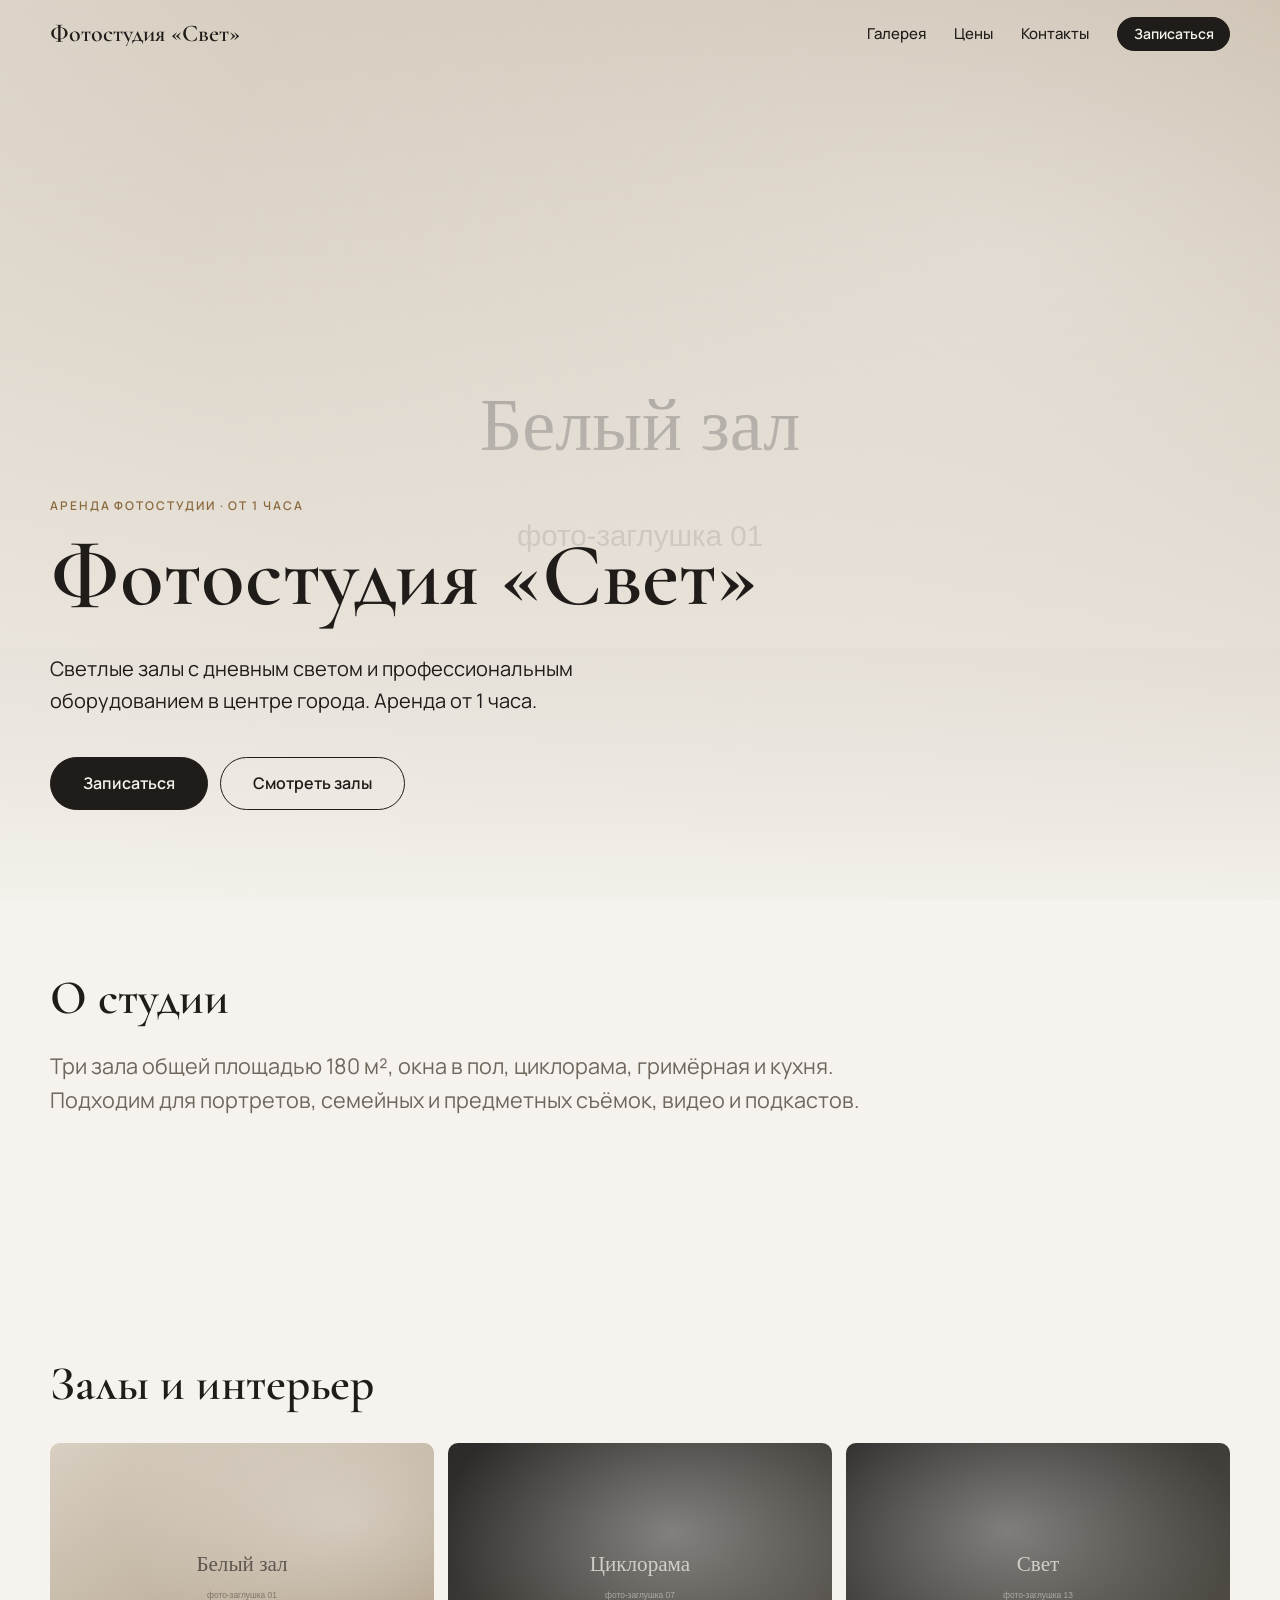
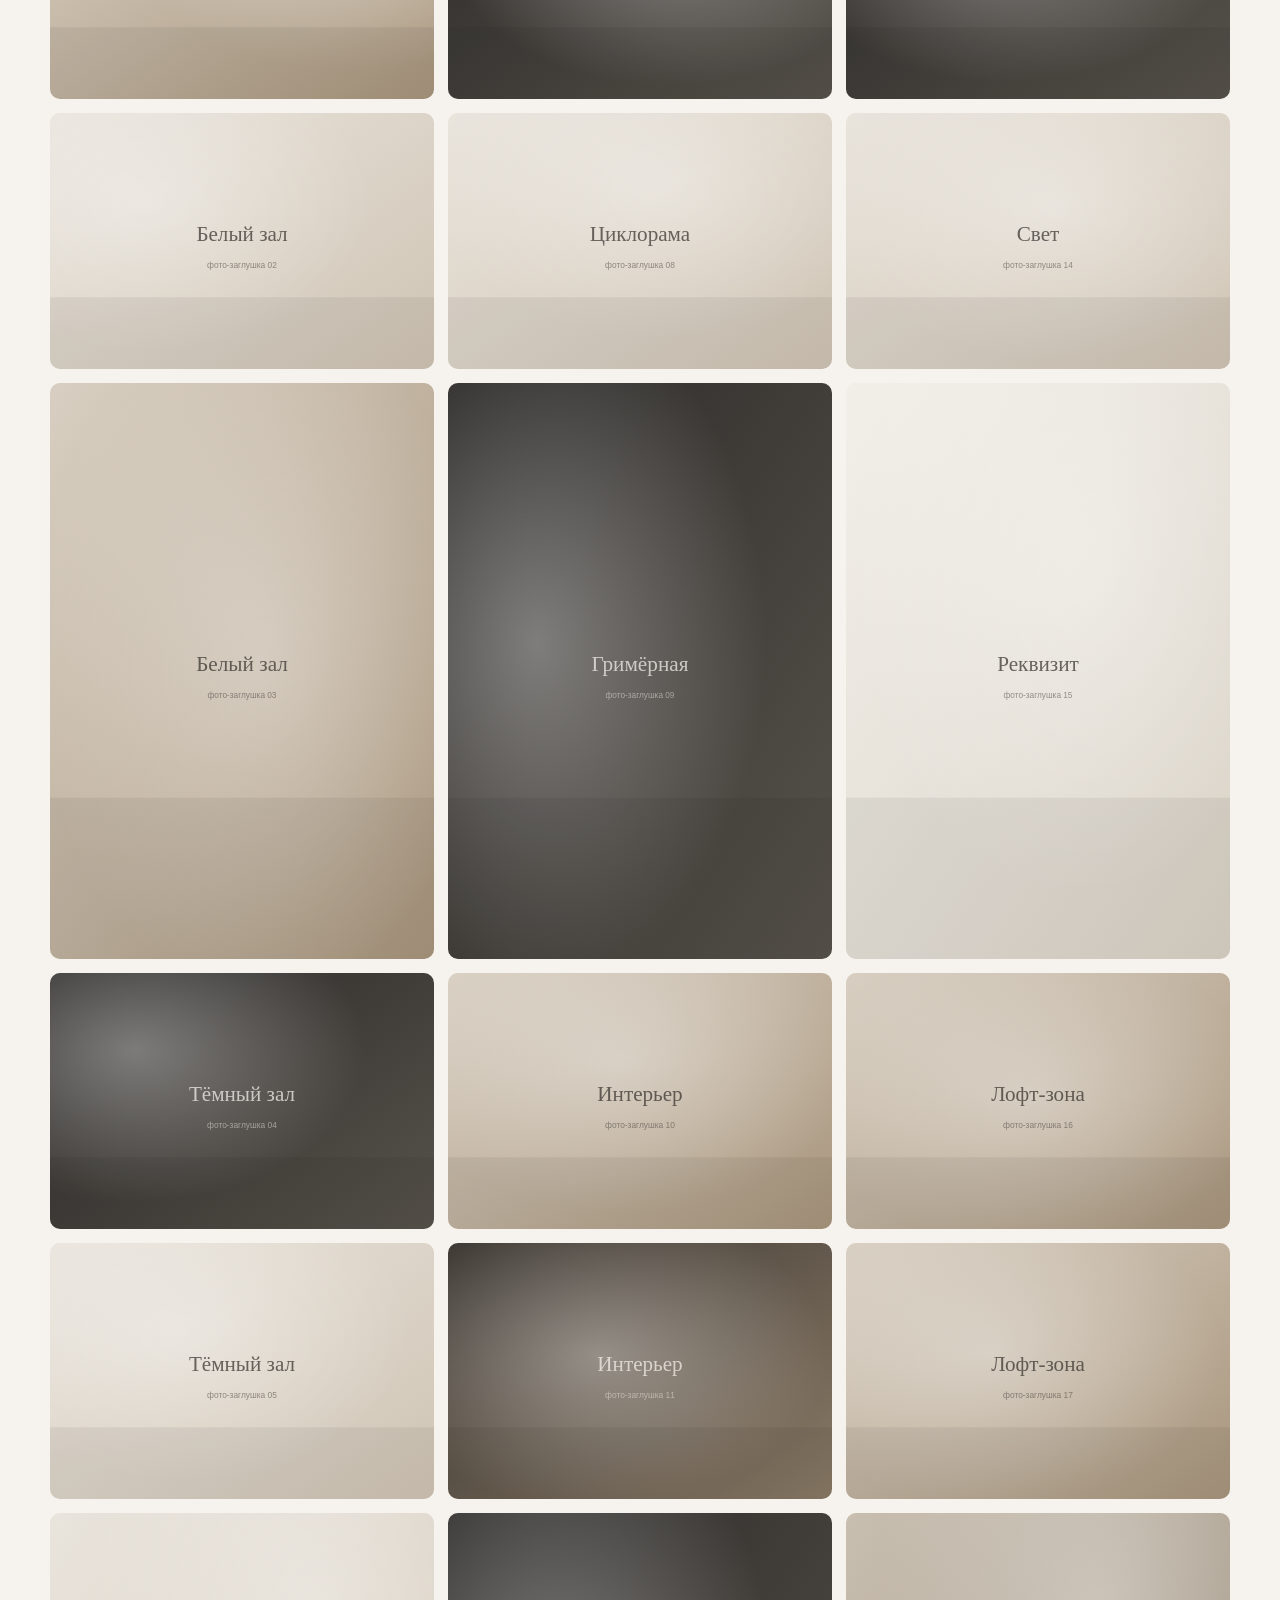
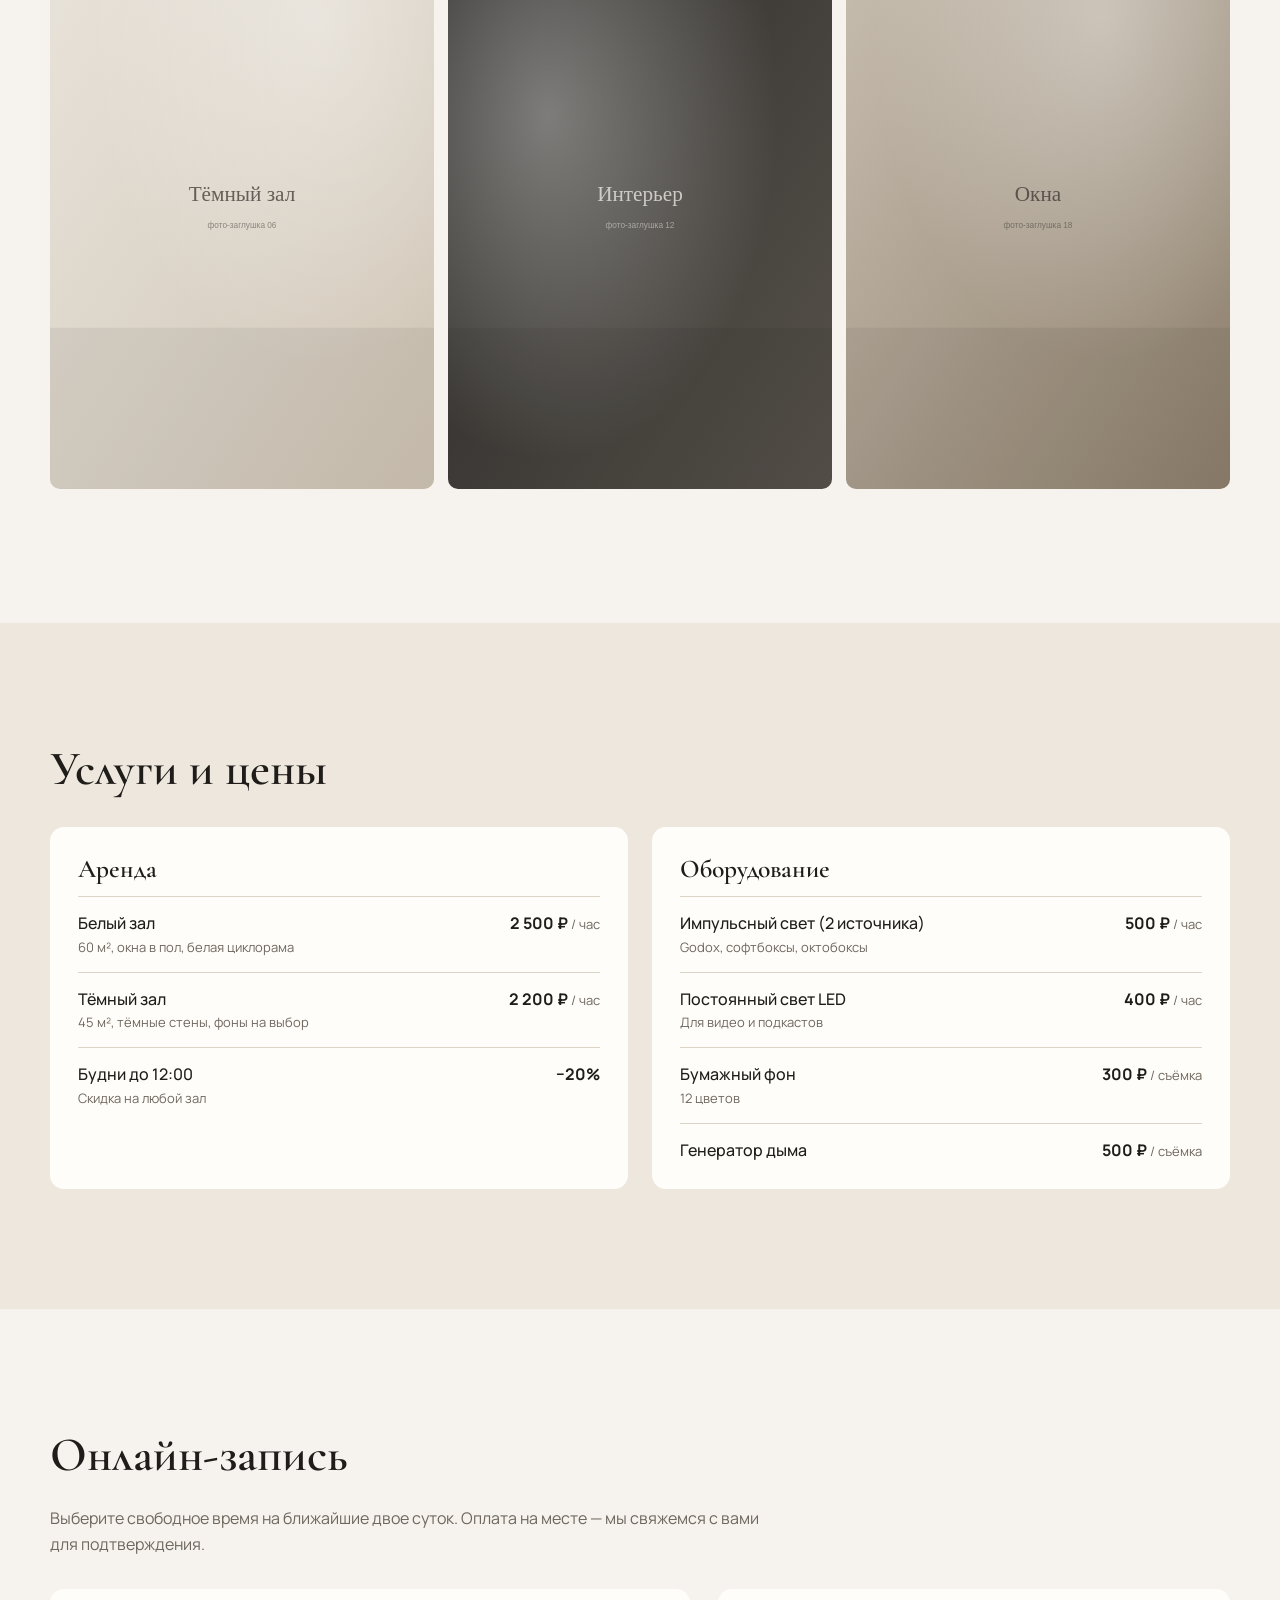
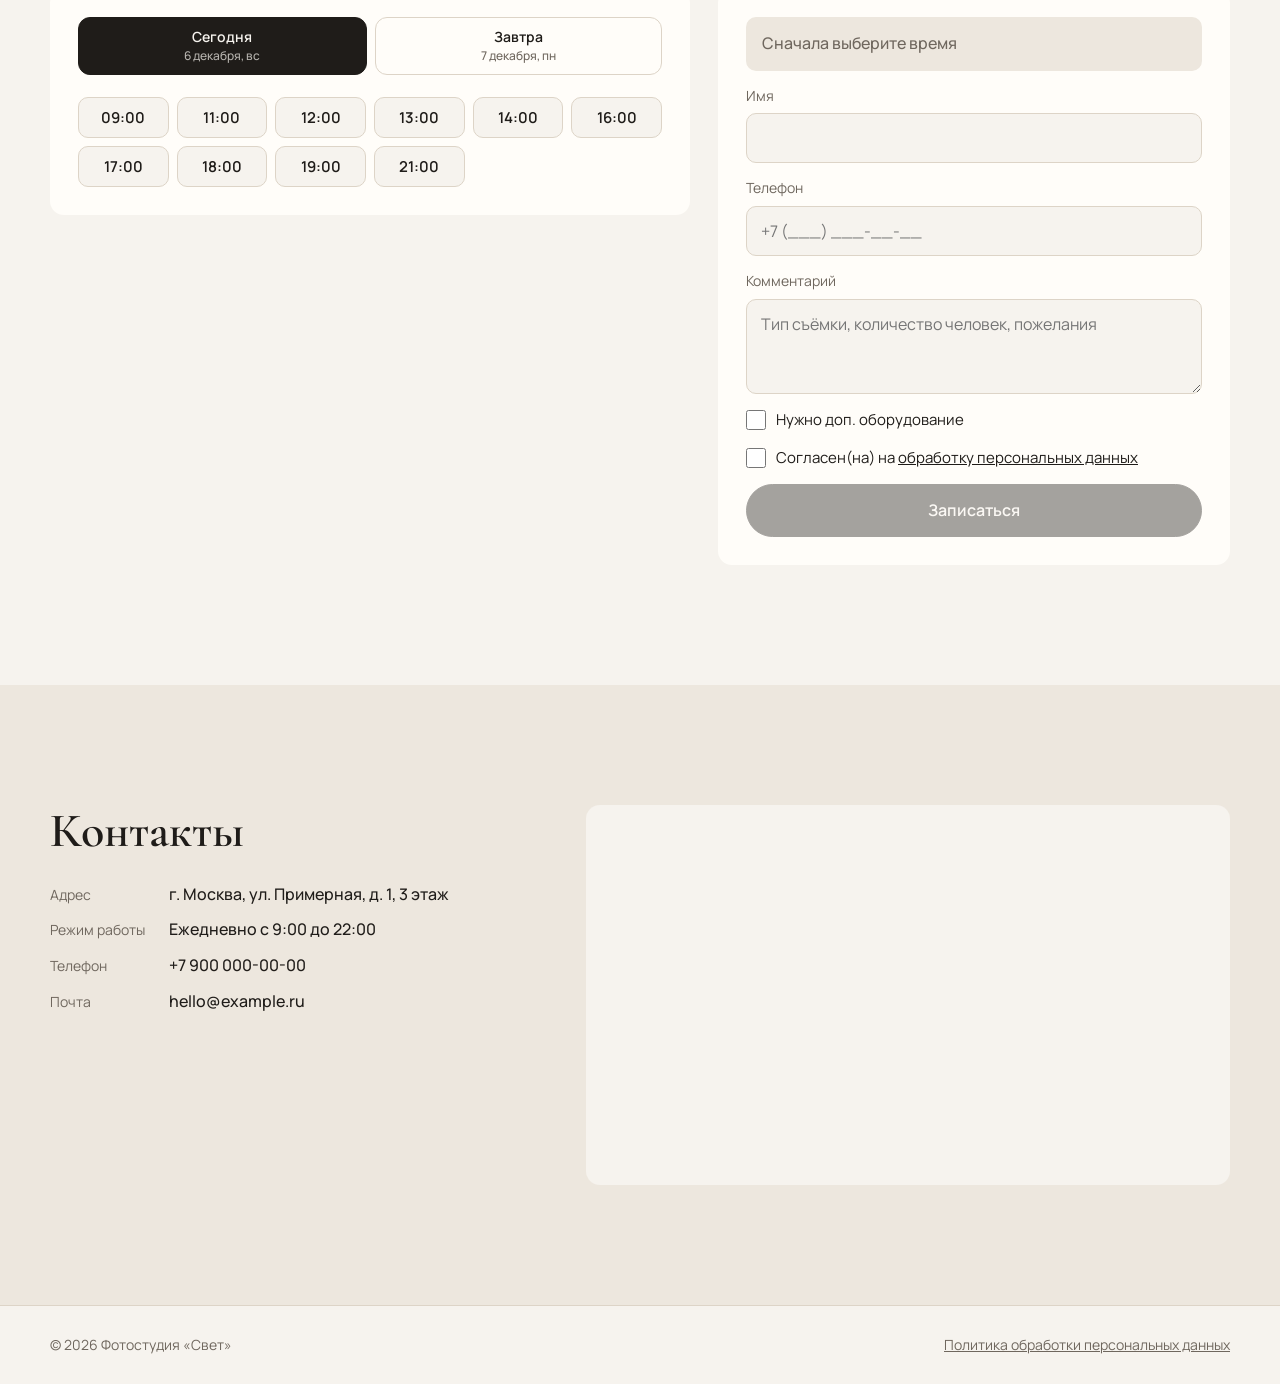
==== index.html @ 420d4716 "Сайт фотостудии с онлайн-записью" ====
<!doctype html>
<html lang="ru">
<head>
  <meta charset="utf-8">
  <meta name="viewport" content="width=device-width, initial-scale=1, viewport-fit=cover">
  <title data-text="seo_title">Фотостудия «Свет» — аренда фотостудии почасово</title>
  <meta name="description" data-attr-content="seo_description" content="Аренда фотостудии с дневным светом от 1 часа. Онлайн-запись, профессиональный свет, циклорама.">
  <meta name="theme-color" content="#f6f3ee">
  <link rel="canonical" href="https://example.ru/">
  <meta property="og:type" content="website">
  <meta property="og:title" content="Фотостудия «Свет»">
  <meta property="og:description" content="Аренда фотостудии от 1 часа. Онлайн-запись на ближайшие 2 дня.">
  <meta property="og:image" content="https://example.ru/img/photo-01.svg">
  <link rel="icon" href="img/favicon.svg" type="image/svg+xml">
  <link rel="preconnect" href="https://fonts.googleapis.com">
  <link rel="preconnect" href="https://fonts.gstatic.com" crossorigin>
  <link href="https://fonts.googleapis.com/css2?family=Cormorant+Garamond:wght@500;600&family=Manrope:wght@400;500;600;700&display=swap" rel="stylesheet">
  <link rel="stylesheet" href="css/style.css">
  <script type="application/ld+json">
  {
    "@context": "https://schema.org",
    "@type": "LocalBusiness",
    "name": "Фотостудия «Свет»",
    "description": "Аренда фотостудии почасово",
    "url": "https://example.ru/",
    "telephone": "+7 900 000-00-00",
    "address": { "@type": "PostalAddress", "streetAddress": "ул. Примерная, д. 1", "addressLocality": "Москва", "addressCountry": "RU" }
  }
  </script>
</head>
<body>

<header class="header" id="top">
  <div class="container header__inner">
    <a href="#top" class="logo" data-text="studio_name">Фотостудия «Свет»</a>
    <nav class="nav" id="nav" aria-label="Основное меню">
      <a href="#gallery">Галерея</a>
      <a href="#prices">Цены</a>
      <a href="#contacts">Контакты</a>
      <a href="#booking" class="btn btn--small">Записаться</a>
    </nav>
    <button class="burger" id="burger" aria-label="Открыть меню" aria-expanded="false" aria-controls="nav"><span></span><span></span></button>
  </div>
</header>

<main>
  <!-- ГЛАВНАЯ -->
  <section class="hero" id="hero">
    <div class="hero__bg" id="heroBg" style="background-image:url('img/photo-01.svg')"></div>
    <div class="container"><div class="hero__content">
      <p class="eyebrow">Аренда фотостудии · от 1 часа</p>
      <h1 data-text="hero_title">Фотостудия «Свет»</h1>
      <p class="hero__subtitle" data-text="hero_subtitle">Светлые залы с дневным светом и профессиональным оборудованием в центре города. Аренда от 1 часа.</p>
      <div class="hero__actions">
        <a href="#booking" class="btn btn--large">Записаться</a>
        <a href="#gallery" class="btn btn--ghost btn--large">Смотреть залы</a>
      </div>
    </div></div>
  </section>

  <!-- О СТУДИИ -->
  <section class="section about">
    <div class="container"><div class="about__inner">
      <h2 data-text="about_title">О студии</h2>
      <p data-text="about_text">Три зала общей площадью 180 м², окна в пол, циклорама, гримёрная и кухня. Подходим для портретов, семейных и предметных съёмок, видео и подкастов.</p></div>
    </div>
  </section>

  <!-- ГАЛЕРЕЯ -->
  <section class="section" id="gallery">
    <div class="container">
      <h2>Залы и интерьер</h2>
      <div class="gallery" id="galleryGrid"></div>
    </div>
  </section>

  <!-- УСЛУГИ И ЦЕНЫ -->
  <section class="section section--alt" id="prices">
    <div class="container">
      <h2>Услуги и цены</h2>
      <div class="prices" id="pricesWrap"></div>
    </div>
  </section>

  <!-- ОНЛАЙН-ЗАПИСЬ -->
  <section class="section" id="booking">
    <div class="container booking">
      <div class="booking__head">
        <h2>Онлайн-запись</h2>
        <p class="muted">Выберите свободное время на ближайшие двое суток. Оплата на месте — мы свяжемся с вами для подтверждения.</p>
      </div>

      <div class="booking__body" id="bookingBody">
        <div class="booking__pick">
          <div class="tabs" id="hallTabs" role="tablist" aria-label="Зал" hidden></div>
          <div class="tabs" id="dayTabs" role="tablist" aria-label="День"></div>
          <div class="slots" id="slots" aria-live="polite">
            <p class="muted">Загружаем свободное время…</p>
          </div>
          <div class="duration" id="durationWrap" hidden>
            <label for="duration">Длительность</label>
            <select id="duration"></select>
          </div>
        </div>

        <form class="form" id="bookingForm" novalidate>
          <div class="form__summary" id="summary">Сначала выберите время</div>

          <label class="field">
            <span>Имя</span>
            <input type="text" name="name" autocomplete="name" required minlength="2" maxlength="80">
          </label>
          <label class="field">
            <span>Телефон</span>
            <input type="tel" name="phone" autocomplete="tel" inputmode="tel" required placeholder="+7 (___) ___-__-__">
          </label>
          <label class="field">
            <span>Комментарий</span>
            <textarea name="comment" rows="3" maxlength="1000" placeholder="Тип съёмки, количество человек, пожелания"></textarea>
          </label>

          <label class="check">
            <input type="checkbox" name="equipment">
            <span>Нужно доп. оборудование</span>
          </label>
          <label class="check">
            <input type="checkbox" name="consent" required>
            <span>Согласен(на) на <a href="privacy.html" target="_blank">обработку персональных данных</a></span>
          </label>

          <!-- скрытое поле-ловушка для спам-ботов -->
          <input type="text" name="website" class="hp" tabindex="-1" autocomplete="off" aria-hidden="true">

          <p class="form__error" id="formError" role="alert" hidden></p>
          <button type="submit" class="btn btn--large btn--block" id="submitBtn" disabled>Записаться</button>
        </form>
      </div>

      <div class="booking__done" id="bookingDone" hidden>
        <div class="done__icon" aria-hidden="true">✓</div>
        <h3>Спасибо! Мы свяжемся с вами.</h3>
        <p class="muted" id="doneWhen"></p>
        <button class="btn btn--ghost" id="bookAgain" type="button">Записаться ещё</button>
      </div>
    </div>
  </section>

  <!-- КОНТАКТЫ -->
  <section class="section section--alt" id="contacts">
    <div class="container contacts">
      <div class="contacts__info">
        <h2>Контакты</h2>
        <dl class="contacts__list">
          <dt>Адрес</dt>
          <dd data-text="address">г. Москва, ул. Примерная, д. 1, 3 этаж</dd>
          <dt>Режим работы</dt>
          <dd data-text="hours_text">Ежедневно с 9:00 до 22:00</dd>
          <dt>Телефон</dt>
          <dd><a data-link="phone" href="tel:+79000000000">+7 900 000-00-00</a></dd>
          <dt data-show="email">Почта</dt>
          <dd data-show="email"><a data-link="email" href="mailto:hello@example.ru">hello@example.ru</a></dd>
        </dl>
        <div class="socials">
          <a data-link="whatsapp" href="#" target="_blank" rel="noopener" class="chip">WhatsApp</a>
          <a data-link="telegram" href="#" target="_blank" rel="noopener" class="chip">Telegram</a>
          <a data-link="max" href="#" target="_blank" rel="noopener" class="chip">MAX</a>
          <a data-link="vk" href="#" target="_blank" rel="noopener" class="chip">ВКонтакте</a>
          <a data-link="instagram" href="#" target="_blank" rel="noopener" class="chip">Instagram</a>
        </div>
      </div>
      <div class="map" id="map"></div>
    </div>
  </section>
</main>

<footer class="footer">
  <div class="container footer__inner">
    <span>© <span id="year"></span> <span data-text="studio_name">Фотостудия «Свет»</span></span>
    <a href="privacy.html">Политика обработки персональных данных</a>
  </div>
</footer>

<!-- Просмотр фото на весь экран -->
<div class="lightbox" id="lightbox" hidden role="dialog" aria-modal="true" aria-label="Просмотр фото">
  <button class="lightbox__close" id="lbClose" aria-label="Закрыть">×</button>
  <button class="lightbox__nav lightbox__prev" id="lbPrev" aria-label="Предыдущее фото">‹</button>
  <img id="lbImg" alt="">
  <button class="lightbox__nav lightbox__next" id="lbNext" aria-label="Следующее фото">›</button>
  <div class="lightbox__counter" id="lbCounter"></div>
</div>

<script src="js/config.js"></script>
<script src="js/content.js"></script>
<script src="js/app.js"></script>
</body>
</html>
---- css/style.css ----
:root {
  --bg: #f6f3ee;
  --bg-alt: #ede7de;
  --card: #fffdf9;
  --ink: #1f1c19;
  --muted: #6f675e;
  --line: #ddd4c7;
  --accent: #8a6a3f;
  --accent-ink: #fff;
  --radius: 14px;
  --serif: 'Cormorant Garamond', Georgia, 'Times New Roman', serif;
  --sans: 'Manrope', system-ui, -apple-system, 'Segoe UI', Roboto, sans-serif;
  --header-h: 68px;
}

*, *::before, *::after { box-sizing: border-box; }
html { scroll-behavior: smooth; scroll-padding-top: var(--header-h); -webkit-text-size-adjust: 100%; }
body { margin: 0; background: var(--bg); color: var(--ink); font: 16px/1.6 var(--sans); }
body.no-scroll { overflow: hidden; }
img { max-width: 100%; display: block; }
a { color: inherit; }
[hidden] { display: none !important; }
h1, h2, h3 { font-family: var(--serif); font-weight: 600; line-height: 1.1; margin: 0 0 .5em; }
h2 { font-size: clamp(2rem, 4.5vw, 3rem); }
h3 { font-size: 1.6rem; }
.muted { color: var(--muted); }
.container { width: min(1180px, 100% - 40px); margin-inline: auto; }

/* ───── кнопки ───── */
.btn {
  display: inline-flex; align-items: center; justify-content: center; gap: .5em;
  padding: .8em 1.5em; border: 1px solid var(--ink); border-radius: 999px;
  background: var(--ink); color: var(--bg); font: 600 15px/1.2 var(--sans);
  text-decoration: none; cursor: pointer; transition: background .2s, color .2s, opacity .2s, transform .1s;
}
.btn:hover { background: var(--accent); border-color: var(--accent); }
.btn:active { transform: translateY(1px); }
.btn:disabled { opacity: .4; cursor: not-allowed; background: var(--ink); border-color: var(--ink); }
.btn--small { padding: .55em 1.1em; font-size: 14px; }
.btn--large { padding: 1em 2em; font-size: 16px; }
.btn--block { width: 100%; }
.btn--ghost { background: transparent; color: var(--ink); }
.btn--ghost:hover { background: var(--ink); color: var(--bg); border-color: var(--ink); }

/* ───── шапка ───── */
.header {
  position: fixed; inset: 0 0 auto; z-index: 50; height: var(--header-h);
  transition: background .25s, box-shadow .25s;
}
.scrolled .header { background: rgba(246, 243, 238, .92); backdrop-filter: blur(10px); box-shadow: 0 1px 0 var(--line); }
.header__inner { height: 100%; display: flex; align-items: center; justify-content: space-between; gap: 20px; }
.logo { font: 600 1.5rem/1 var(--serif); text-decoration: none; white-space: nowrap; overflow: hidden; text-overflow: ellipsis; }
.nav { display: flex; align-items: center; gap: 28px; }
.nav a:not(.btn) { text-decoration: none; font-weight: 500; font-size: 15px; }
.nav a:not(.btn):hover { color: var(--accent); }
.burger { display: none; width: 44px; height: 44px; border: 0; background: none; cursor: pointer; position: relative; }
.burger span { position: absolute; left: 11px; right: 11px; height: 2px; background: var(--ink); transition: transform .2s; }
.burger span:first-child { top: 17px; }
.burger span:last-child { top: 25px; }
.burger[aria-expanded="true"] span:first-child { transform: translateY(4px) rotate(45deg); }
.burger[aria-expanded="true"] span:last-child { transform: translateY(-4px) rotate(-45deg); }

/* ───── первый экран ───── */
.hero { position: relative; min-height: min(100svh, 920px); display: flex; align-items: flex-end; padding: calc(var(--header-h) + 40px) 0 clamp(48px, 10vh, 110px); overflow: hidden; }
.hero__bg { position: absolute; inset: 0; background: center/cover no-repeat; }
.hero__bg::after { content: ''; position: absolute; inset: 0; background: linear-gradient(180deg, rgba(246,243,238,.15) 0%, rgba(246,243,238,.55) 45%, rgba(246,243,238,.96) 100%); }
.hero > .container { position: relative; }
.hero__content { max-width: 780px; }
.hero h1 { font-size: clamp(2.8rem, 8vw, 5.6rem); margin-bottom: .3em; }
.hero__subtitle { font-size: clamp(1.05rem, 2vw, 1.25rem); max-width: 600px; margin: 0 0 2em; }
.hero__actions { display: flex; gap: 12px; flex-wrap: wrap; }
.eyebrow { text-transform: uppercase; letter-spacing: .16em; font-size: 12px; font-weight: 600; color: var(--accent); margin: 0 0 1em; }

/* ───── секции ───── */
.section { padding: clamp(64px, 10vw, 120px) 0; }
.section--alt { background: var(--bg-alt); }
.about { padding-top: clamp(40px, 6vw, 72px); }
.about__inner { max-width: 820px; }
.about p { font-size: clamp(1.1rem, 2vw, 1.35rem); color: var(--muted); margin: 0; }

/* ───── галерея ───── */
.gallery { columns: 3 280px; column-gap: 14px; margin-top: 32px; }
.gallery__item {
  display: block; width: 100%; padding: 0; margin: 0 0 14px; border: 0; border-radius: 10px; overflow: hidden;
  background: var(--bg-alt); cursor: zoom-in; break-inside: avoid;
}
.gallery__item img { width: 100%; height: auto; transition: transform .5s ease, opacity .3s; }
.gallery__item:hover img { transform: scale(1.03); }
.gallery__item:focus-visible { outline: 3px solid var(--accent); outline-offset: 2px; }

/* ───── лайтбокс ───── */
.lightbox { position: fixed; inset: 0; z-index: 100; background: rgba(18, 16, 14, .96); display: flex; align-items: center; justify-content: center; }
.lightbox img { max-width: calc(100vw - 32px); max-height: calc(100svh - 100px); object-fit: contain; user-select: none; }
.lightbox button { position: absolute; border: 0; background: rgba(255,255,255,.08); color: #fff; cursor: pointer; border-radius: 50%; width: 52px; height: 52px; font-size: 32px; line-height: 1; transition: background .2s; }
.lightbox button:hover { background: rgba(255,255,255,.2); }
.lightbox__close { top: 16px; right: 16px; }
.lightbox__prev { left: 16px; top: 50%; transform: translateY(-50%); }
.lightbox__next { right: 16px; top: 50%; transform: translateY(-50%); }
.lightbox__counter { position: absolute; bottom: 20px; left: 0; right: 0; text-align: center; color: rgba(255,255,255,.6); font-size: 14px; }

/* ───── цены ───── */
.prices { display: grid; grid-template-columns: repeat(auto-fit, minmax(320px, 1fr)); gap: 24px; margin-top: 32px; }
.prices__group { background: var(--card); border-radius: var(--radius); padding: 28px 28px 12px; }
.price-list { list-style: none; margin: 0; padding: 0; }
.price-list li { display: flex; justify-content: space-between; align-items: baseline; gap: 16px; padding: 14px 0; border-top: 1px solid var(--line); }
.price-list small { display: block; color: var(--muted); font-size: 13px; font-weight: 400; }
.price-list__name { font-weight: 500; }
.price-list__price { font-weight: 700; white-space: nowrap; text-align: right; }
.price-list__price small { display: inline; }

/* ───── запись ───── */
.booking__head { max-width: 720px; margin-bottom: 32px; }
.booking__body { display: grid; grid-template-columns: 1.25fr 1fr; gap: 28px; align-items: start; }
.booking__pick, .form { background: var(--card); border-radius: var(--radius); padding: 28px; }
.tabs { display: flex; gap: 8px; overflow-x: auto; padding-bottom: 4px; margin-bottom: 18px; scrollbar-width: none; }
.tabs::-webkit-scrollbar { display: none; }
.tab {
  flex: 1 0 auto; min-width: 120px; padding: 10px 14px; border: 1px solid var(--line); border-radius: 12px;
  background: transparent; color: var(--ink); font: 500 14px/1.3 var(--sans); cursor: pointer; text-align: center;
}
.tab b { display: block; font-weight: 600; }
.tab small { color: var(--muted); font-size: 12px; }
.tab:hover { border-color: var(--ink); }
.tab--active { background: var(--ink); border-color: var(--ink); color: var(--bg); }
.tab--active small { color: rgba(246,243,238,.7); }
#hallTabs .tab { min-width: 0; }
.slots { display: grid; grid-template-columns: repeat(auto-fill, minmax(84px, 1fr)); gap: 8px; min-height: 52px; }
.slots p { grid-column: 1 / -1; margin: 0; }
.slot {
  padding: 12px 0; border: 1px solid var(--line); border-radius: 10px; background: var(--bg);
  font: 600 15px/1 var(--sans); color: var(--ink); cursor: pointer; transition: border-color .15s, background .15s;
}
.slot:hover { border-color: var(--accent); }
.slot--active { background: var(--accent); border-color: var(--accent); color: var(--accent-ink); }
.duration { margin-top: 20px; display: grid; gap: 6px; }
.duration label { font-size: 14px; color: var(--muted); }

select, input[type="text"], input[type="tel"], textarea {
  width: 100%; padding: 13px 14px; border: 1px solid var(--line); border-radius: 10px; background: var(--bg);
  font: 16px/1.4 var(--sans); color: var(--ink); transition: border-color .15s, box-shadow .15s;
}
select:focus, input:focus, textarea:focus { outline: none; border-color: var(--accent); box-shadow: 0 0 0 3px rgba(138,106,63,.15); }
textarea { resize: vertical; }

.form { display: grid; gap: 14px; position: sticky; top: calc(var(--header-h) + 16px); }
.form__summary { padding: 14px 16px; border-radius: 10px; background: var(--bg-alt); color: var(--muted); font-weight: 500; }
.form__summary--ready { background: rgba(138,106,63,.12); color: var(--ink); }
.form__summary--ready::before { content: '🗓  '; }
.field { display: grid; gap: 6px; }
.field span { font-size: 14px; color: var(--muted); }
.check { display: flex; gap: 10px; align-items: flex-start; font-size: 15px; cursor: pointer; }
.check input { width: 20px; height: 20px; margin: 2px 0 0; accent-color: var(--accent); flex: none; }
.form__error { margin: 0; padding: 10px 14px; border-radius: 10px; background: #fbe9e6; color: #9b2c1c; font-size: 14px; }
.hp { position: absolute; left: -9999px; width: 1px; height: 1px; opacity: 0; }

.booking__done { max-width: 560px; margin: 0 auto; text-align: center; background: var(--card); border-radius: var(--radius); padding: 48px 28px; }
.done__icon { width: 64px; height: 64px; margin: 0 auto 18px; border-radius: 50%; background: var(--accent); color: #fff; font-size: 30px; display: grid; place-items: center; }
.booking__done h3 { font-size: 2rem; }

/* ───── контакты ───── */
.contacts { display: grid; grid-template-columns: 1fr 1.3fr; gap: 40px; align-items: stretch; }
.contacts__list { display: grid; grid-template-columns: auto 1fr; gap: 10px 24px; margin: 24px 0 28px; }
.contacts__list dt { color: var(--muted); font-size: 14px; padding-top: 2px; }
.contacts__list dd { margin: 0; font-weight: 500; }
.contacts__list a { text-decoration: none; }
.contacts__list a:hover { color: var(--accent); }
.socials { display: flex; flex-wrap: wrap; gap: 8px; }
.chip { padding: 9px 16px; border: 1px solid var(--line); border-radius: 999px; text-decoration: none; font-size: 14px; font-weight: 500; background: var(--card); }
.chip:hover { border-color: var(--ink); }
.map { min-height: 380px; border-radius: var(--radius); overflow: hidden; background: var(--bg); }
.map iframe { width: 100%; height: 100%; min-height: 380px; border: 0; display: block; }

/* ───── подвал ───── */
.footer { padding: 28px 0; border-top: 1px solid var(--line); font-size: 14px; color: var(--muted); }
.footer__inner { display: flex; justify-content: space-between; gap: 16px; flex-wrap: wrap; }

/* ───── страница политики ───── */
.doc { padding: calc(var(--header-h) + 40px) 0 80px; }
.doc .container { max-width: 820px; }
.doc h1 { font-size: clamp(2.2rem, 5vw, 3.2rem); }
.doc h2 { font-size: 1.6rem; margin-top: 1.6em; }
.doc mark { background: #f6e3b8; padding: 0 3px; border-radius: 3px; }

/* ───── адаптив ───── */
@media (max-width: 900px) {
  .booking__body, .contacts { grid-template-columns: 1fr; }
  .form { position: static; }
}
@media (max-width: 760px) {
  :root { --header-h: 60px; }
  .burger { display: block; }
  .header { background: rgba(246, 243, 238, .92); backdrop-filter: blur(10px); }
  .nav {
    position: fixed; top: var(--header-h); left: 0; right: 0; flex-direction: column; align-items: stretch; gap: 0;
    background: var(--bg); padding: 8px 20px 20px; box-shadow: 0 12px 24px rgba(0,0,0,.08);
    transform: translateY(-8px); opacity: 0; pointer-events: none; transition: opacity .2s, transform .2s;
  }
  .nav--open { transform: none; opacity: 1; pointer-events: auto; }
  .nav a:not(.btn) { padding: 14px 0; border-bottom: 1px solid var(--line); font-size: 17px; }
  .nav .btn { margin-top: 16px; padding: 14px; font-size: 16px; }
  .hero__actions .btn { flex: 1 1 100%; }
  .booking__pick, .form, .prices__group { padding: 20px; }
  .prices { grid-template-columns: 1fr; }
  .gallery { columns: 2 140px; column-gap: 8px; }
  .gallery__item { margin-bottom: 8px; }
  .lightbox__nav { display: none; }
  .contacts__list { grid-template-columns: 1fr; gap: 2px; }
  .contacts__list dd { margin-bottom: 10px; }
}

@media (prefers-reduced-motion: reduce) {
  html { scroll-behavior: auto; }
  * { transition: none !important; }
}
.chip[href="#"] { display: none; }
.closed-note { grid-column: 1 / -1; display: grid; gap: 6px; padding: 18px 20px; border-radius: 12px; background: rgba(138,106,63,.1); }
.closed-note b { font-size: 17px; }
.closed-note span { color: var(--muted); }
.tabs:empty { display: none; }
.booking__body--closed { grid-template-columns: 1fr; max-width: 720px; }
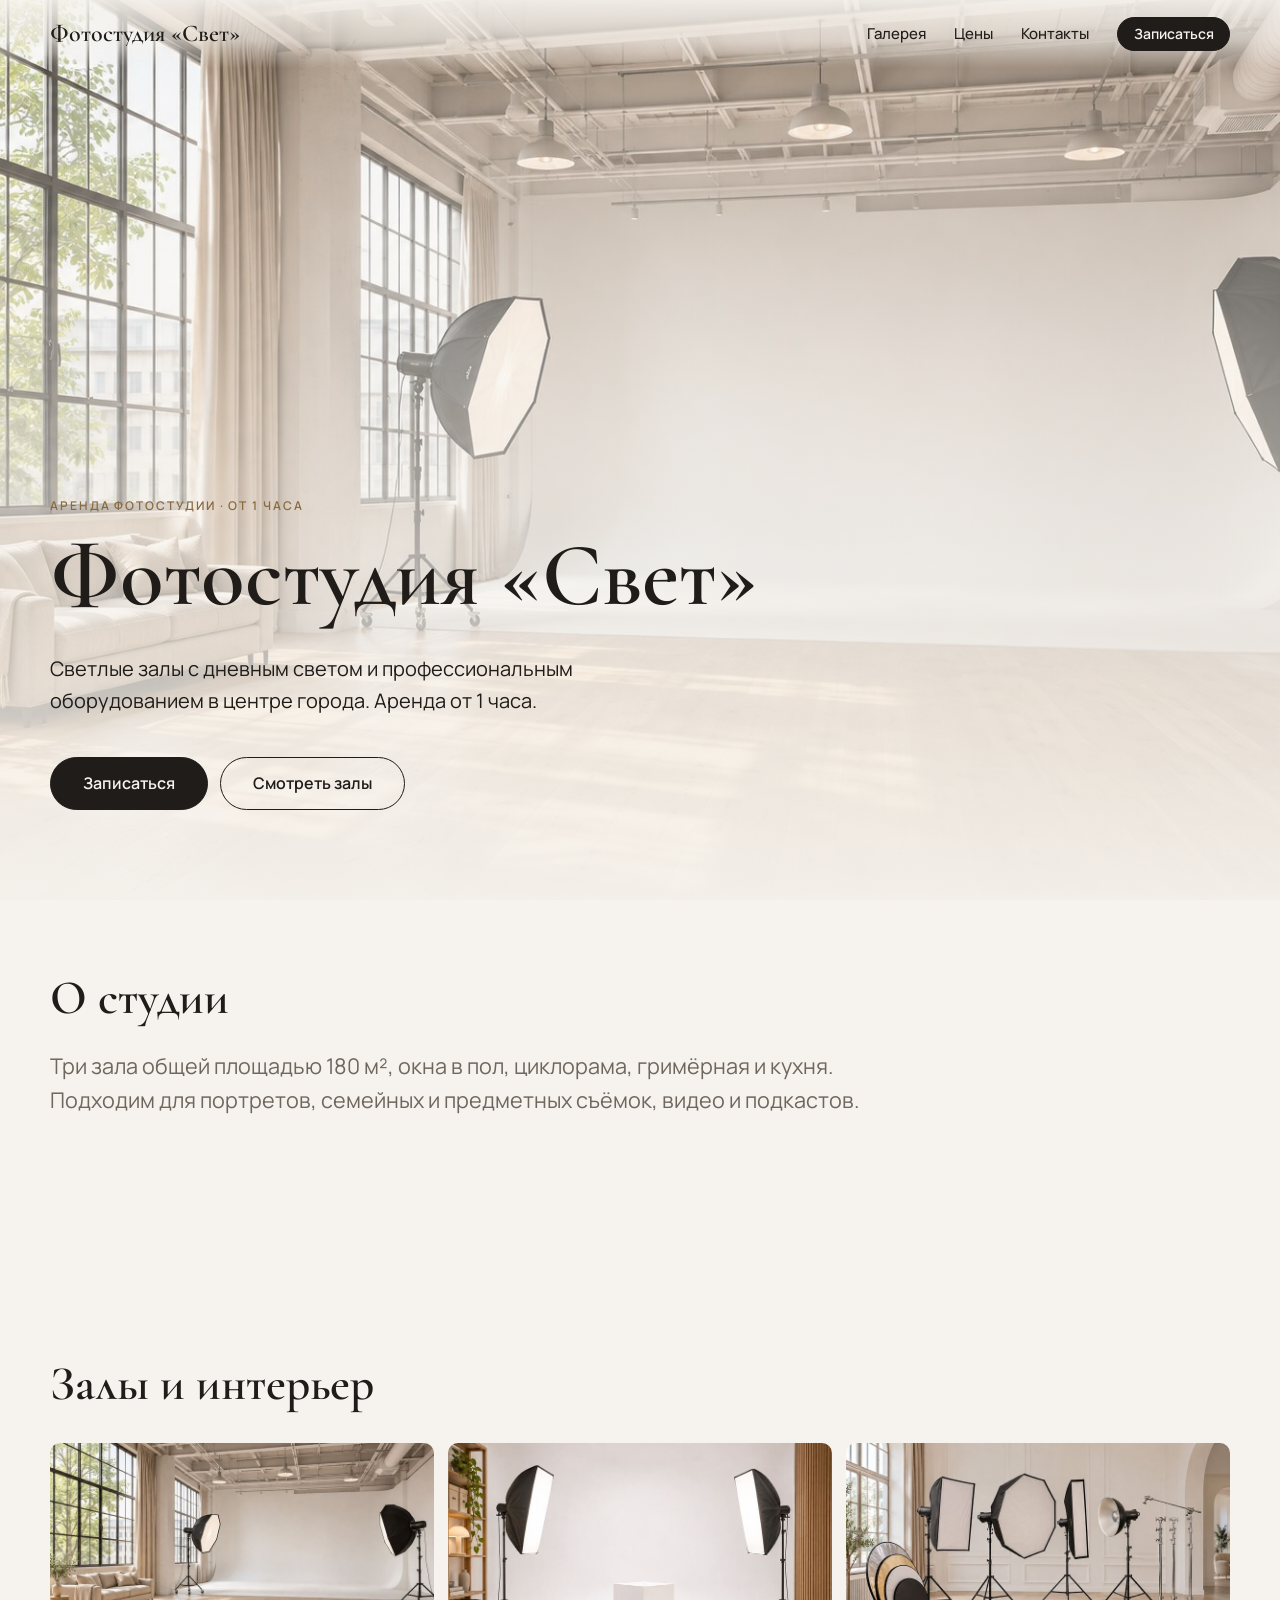
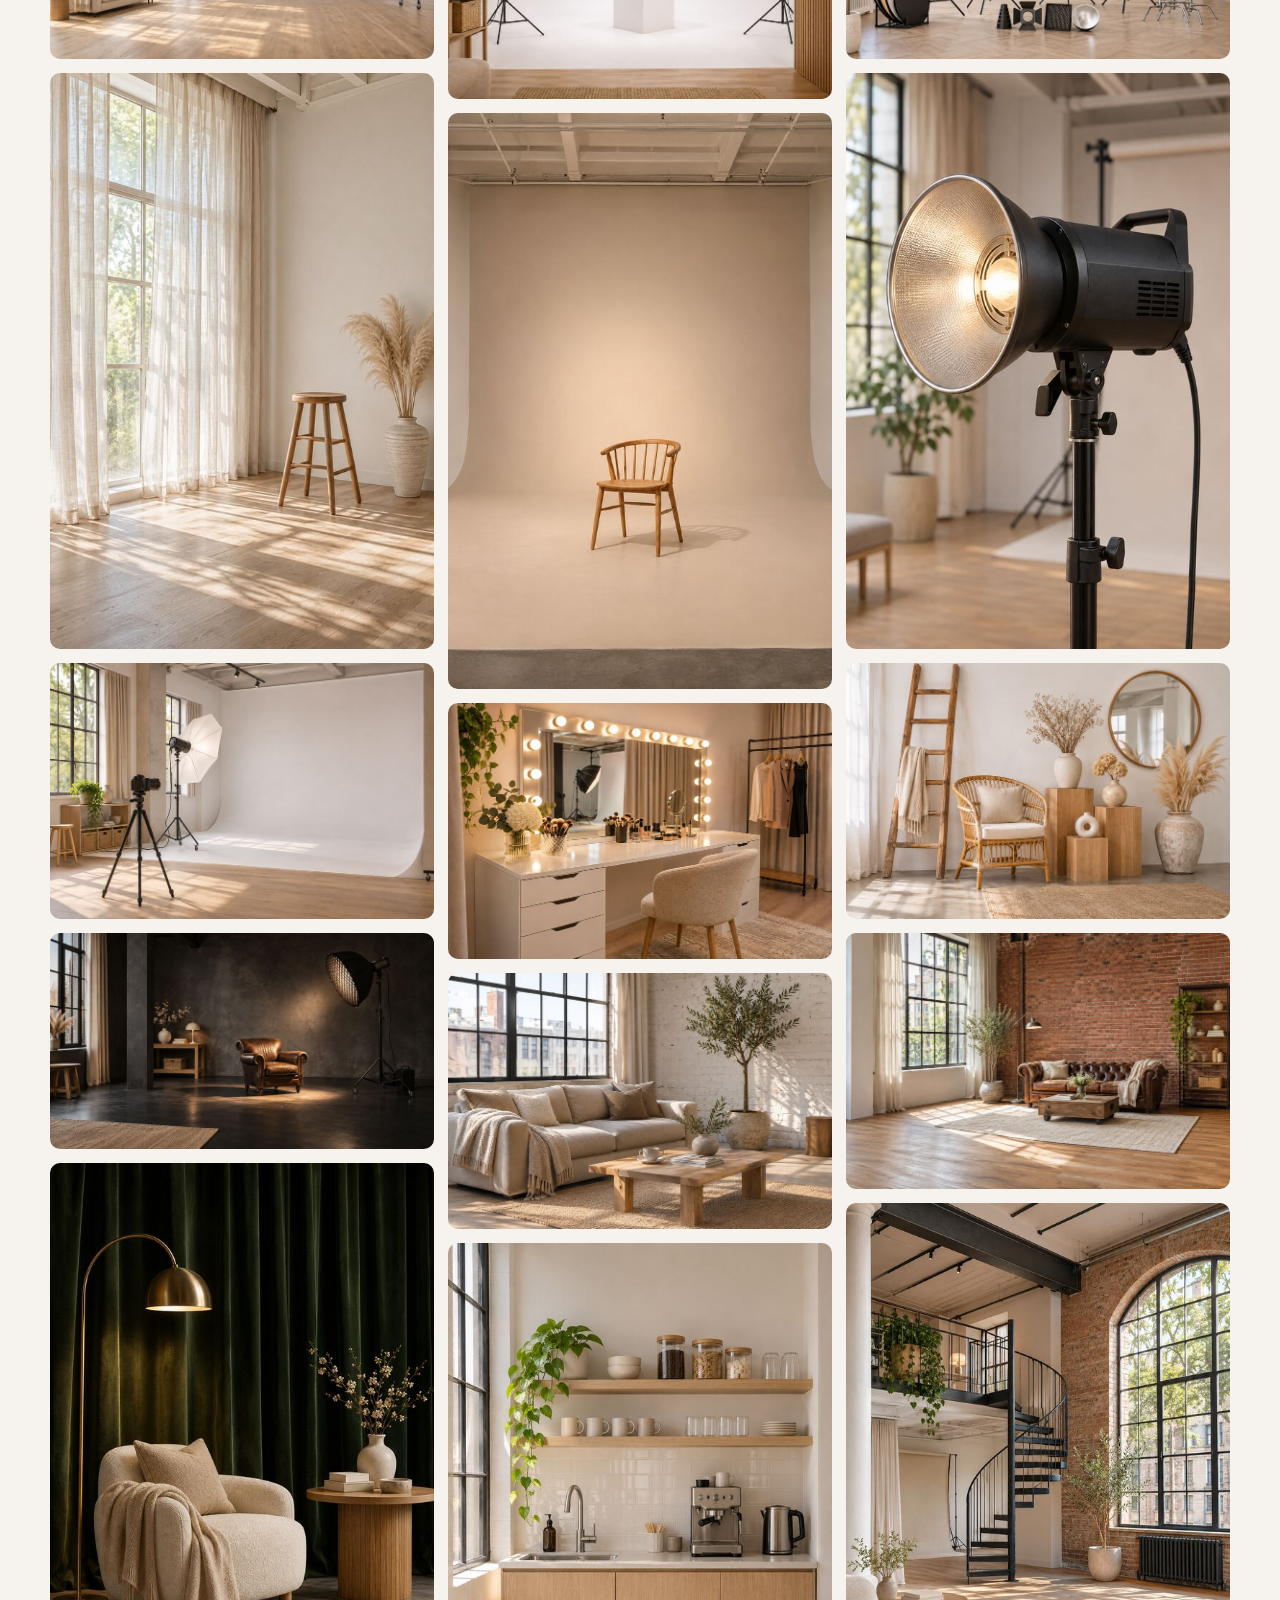
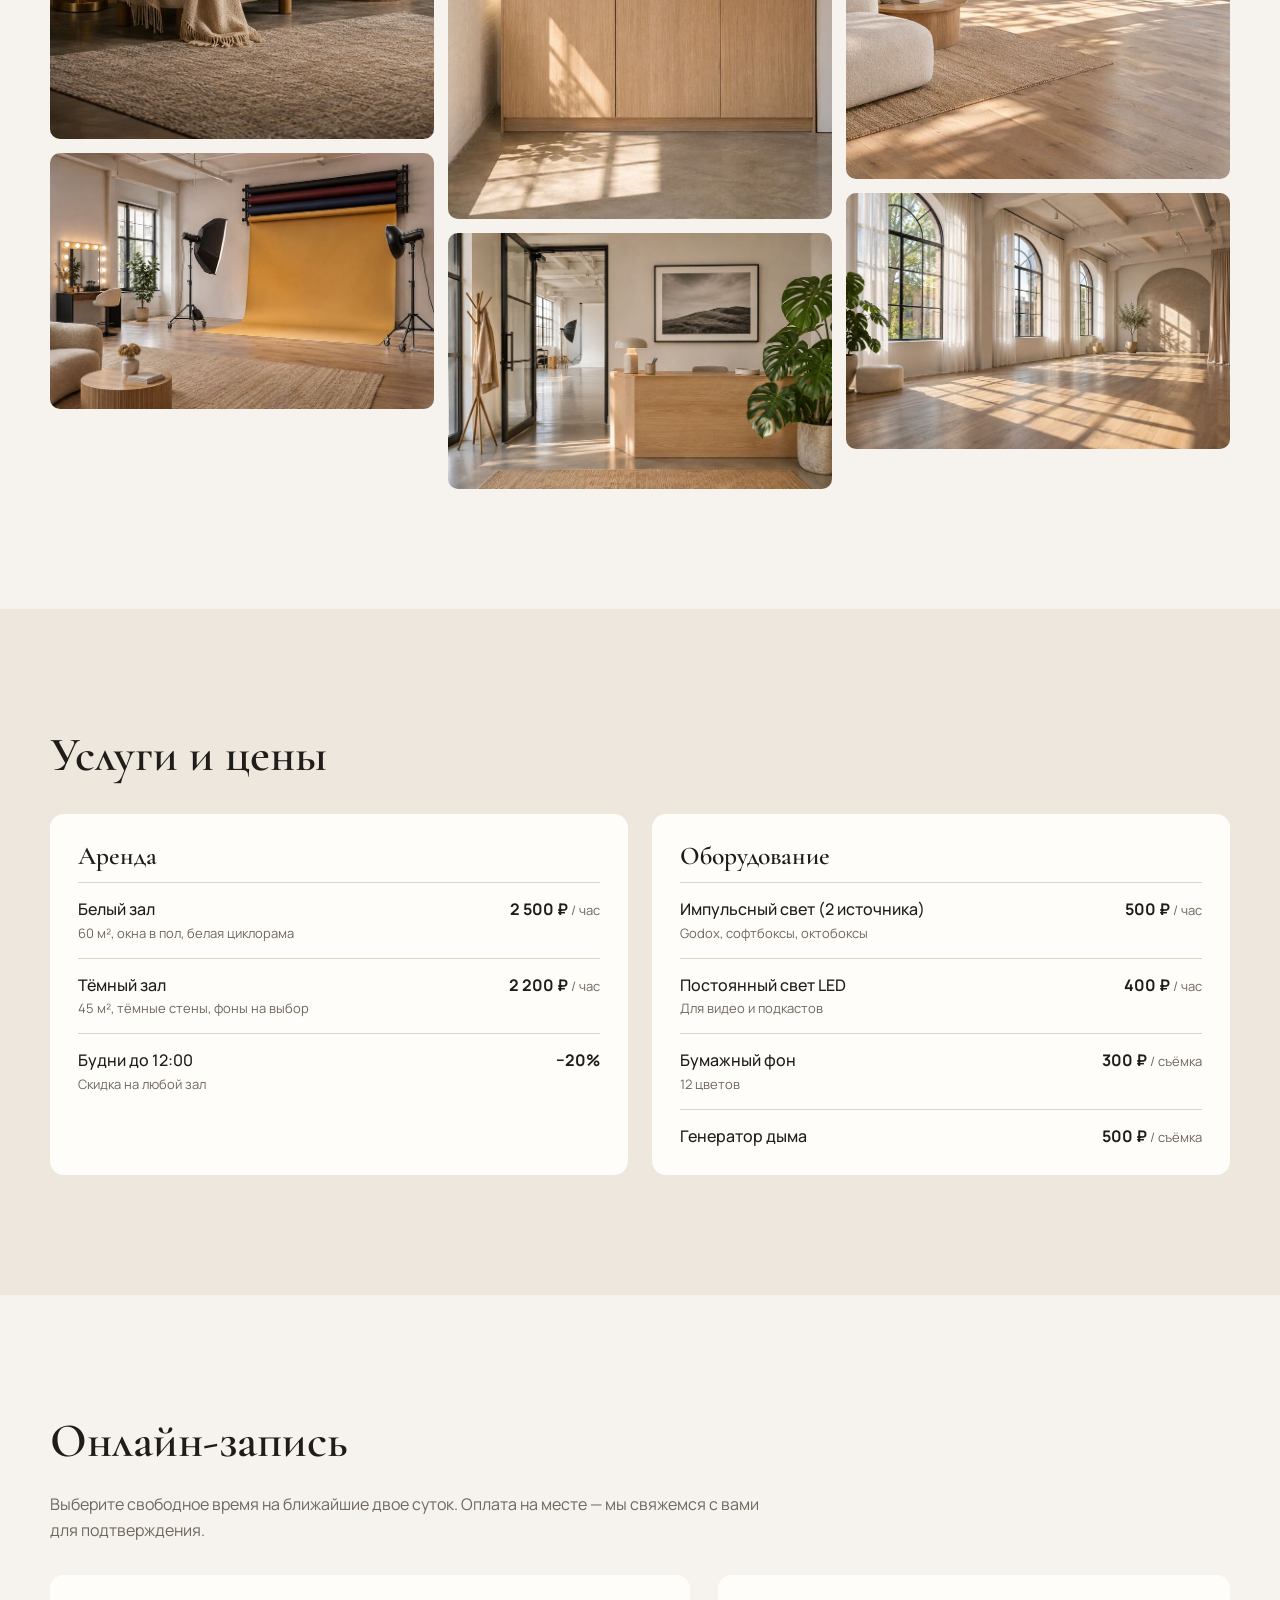
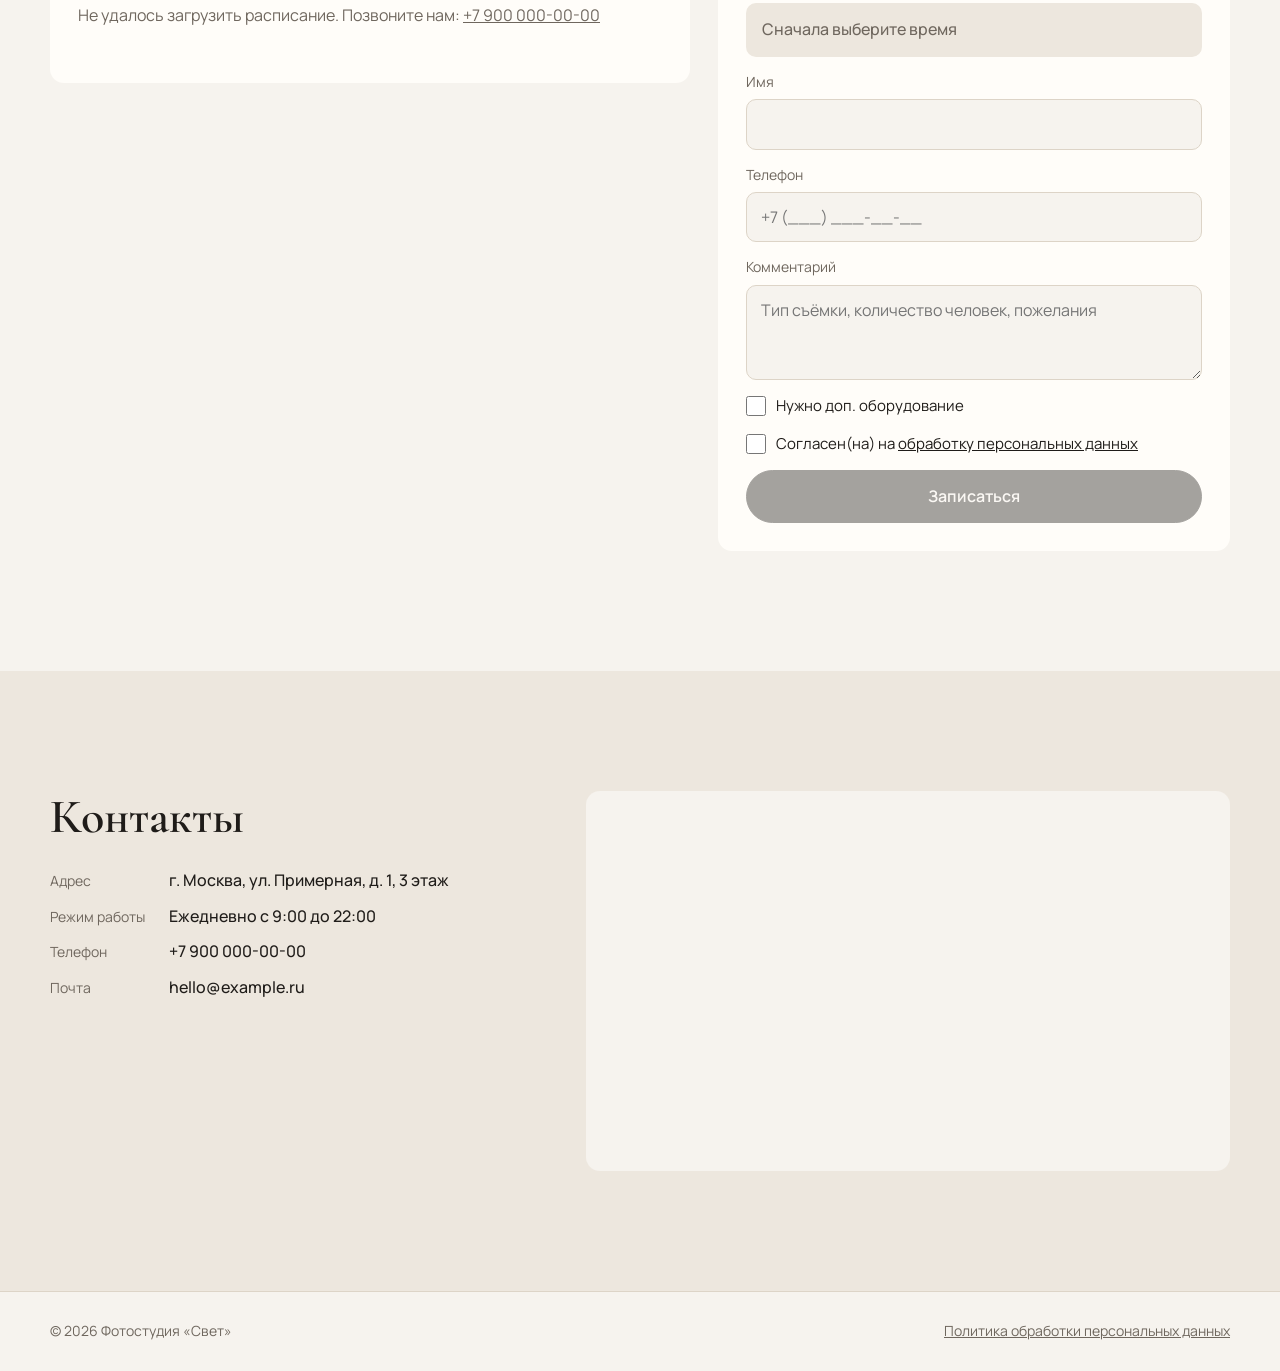
==== commit 84773823: "Фото студии вместо заглушек, подложка под шапкой" ====
--- a/index.html
+++ b/index.html
@@ -10,7 +10,7 @@
   <meta property="og:type" content="website">
   <meta property="og:title" content="Фотостудия «Свет»">
   <meta property="og:description" content="Аренда фотостудии от 1 часа. Онлайн-запись на ближайшие 2 дня.">
-  <meta property="og:image" content="https://example.ru/img/photo-01.svg">
+  <meta property="og:image" content="https://renovatedatol.github.io/studio-svet/img/photos/01.jpg">
   <link rel="icon" href="img/favicon.svg" type="image/svg+xml">
   <link rel="preconnect" href="https://fonts.googleapis.com">
   <link rel="preconnect" href="https://fonts.gstatic.com" crossorigin>
@@ -46,7 +46,7 @@
 <main>
   <!-- ГЛАВНАЯ -->
   <section class="hero" id="hero">
-    <div class="hero__bg" id="heroBg" style="background-image:url('img/photo-01.svg')"></div>
+    <div class="hero__bg" id="heroBg" style="background-image:url('img/photos/01.jpg')"></div>
     <div class="container"><div class="hero__content">
       <p class="eyebrow">Аренда фотостудии · от 1 часа</p>
       <h1 data-text="hero_title">Фотостудия «Свет»</h1>
--- a/css/style.css
+++ b/css/style.css
@@ -46,6 +46,7 @@
 .header {
   position: fixed; inset: 0 0 auto; z-index: 50; height: var(--header-h);
   transition: background .25s, box-shadow .25s;
+  background: linear-gradient(180deg, rgba(246,243,238,.92) 0%, rgba(246,243,238,.6) 60%, rgba(246,243,238,0) 100%);
 }
 .scrolled .header { background: rgba(246, 243, 238, .92); backdrop-filter: blur(10px); box-shadow: 0 1px 0 var(--line); }
 .header__inner { height: 100%; display: flex; align-items: center; justify-content: space-between; gap: 20px; }
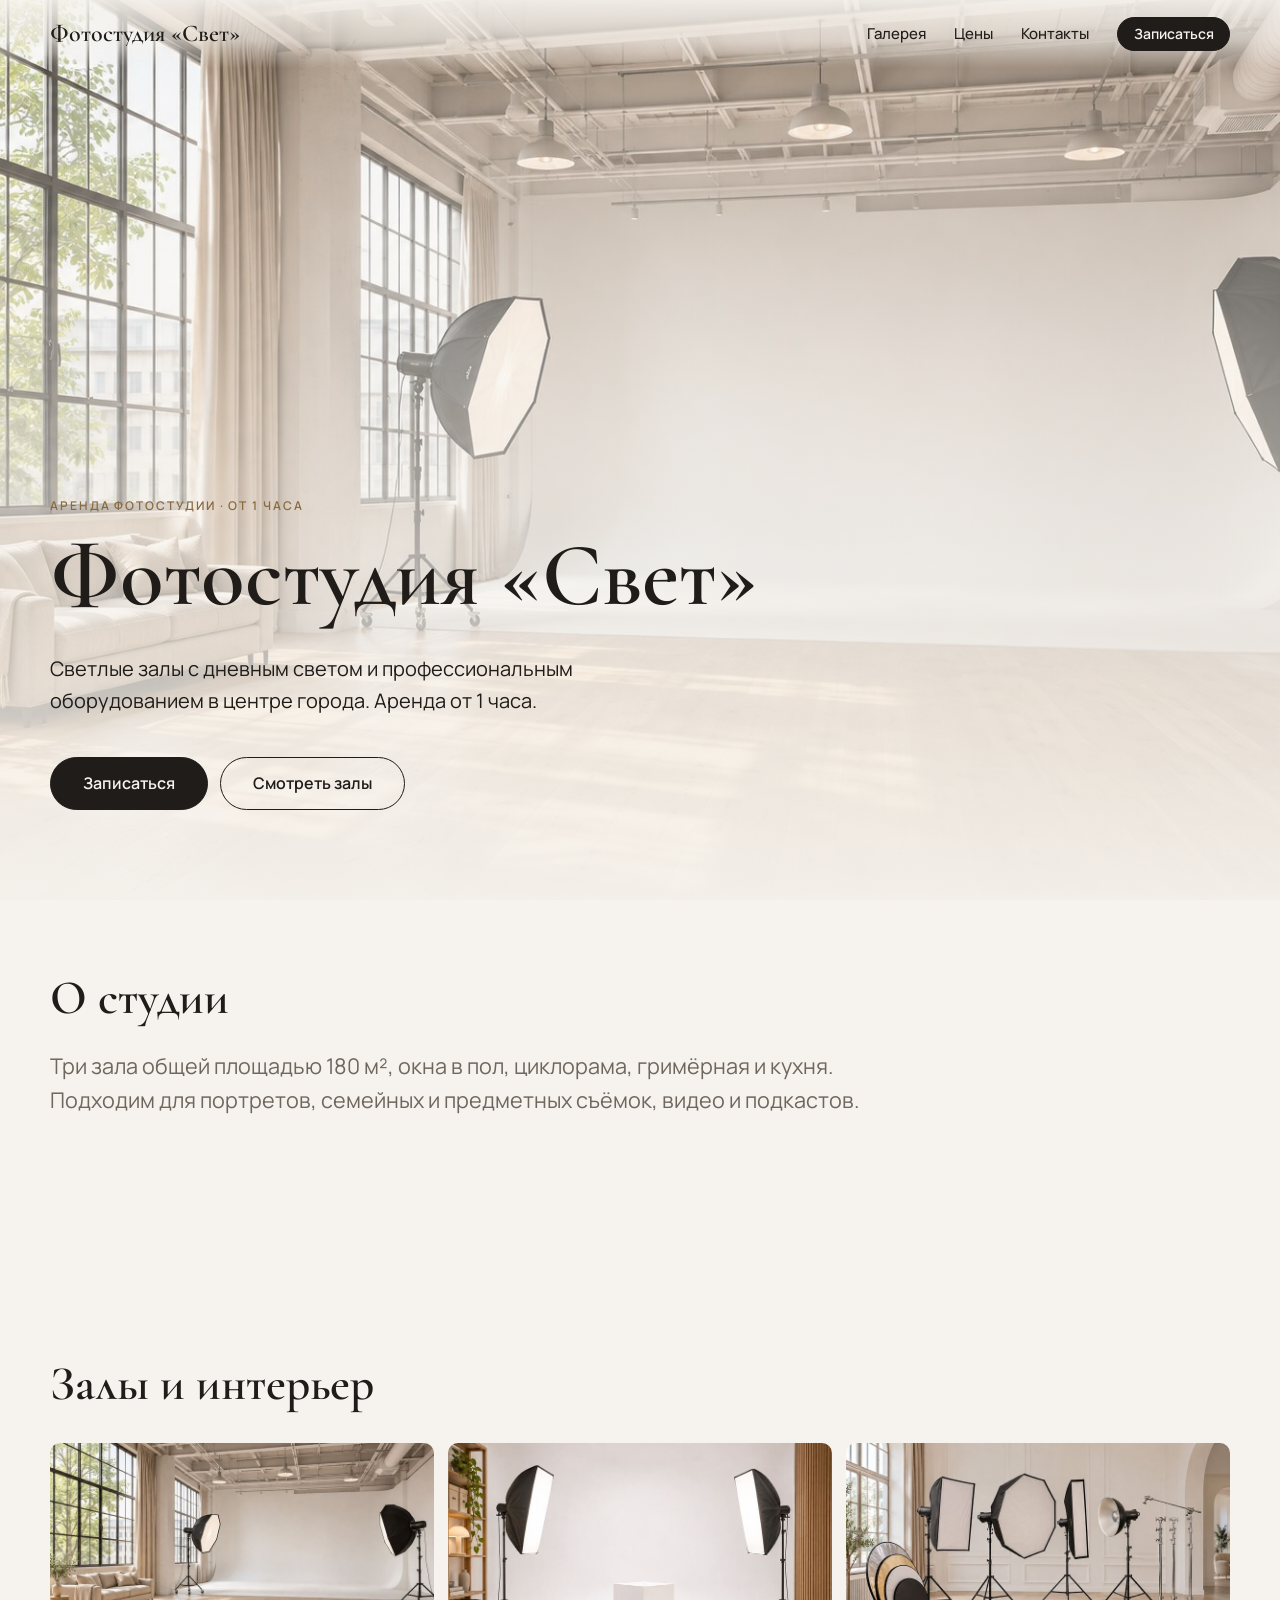
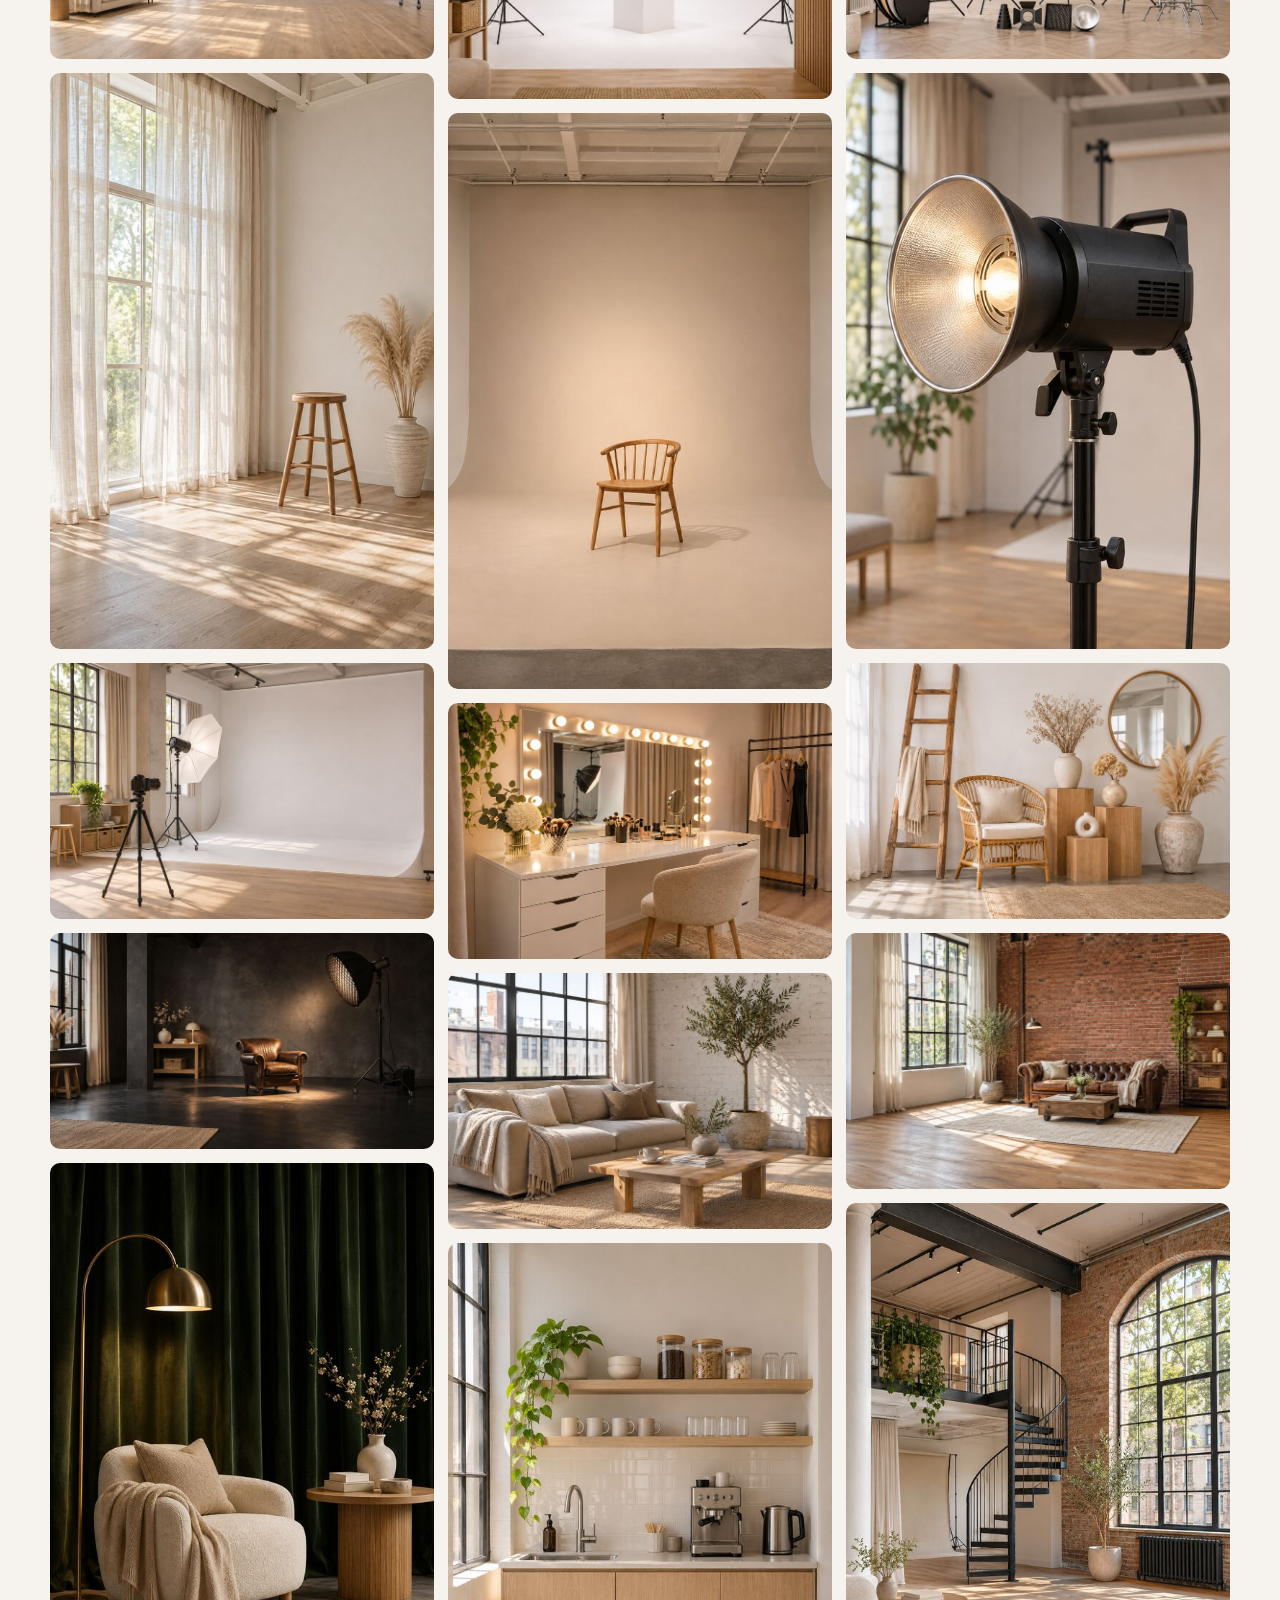
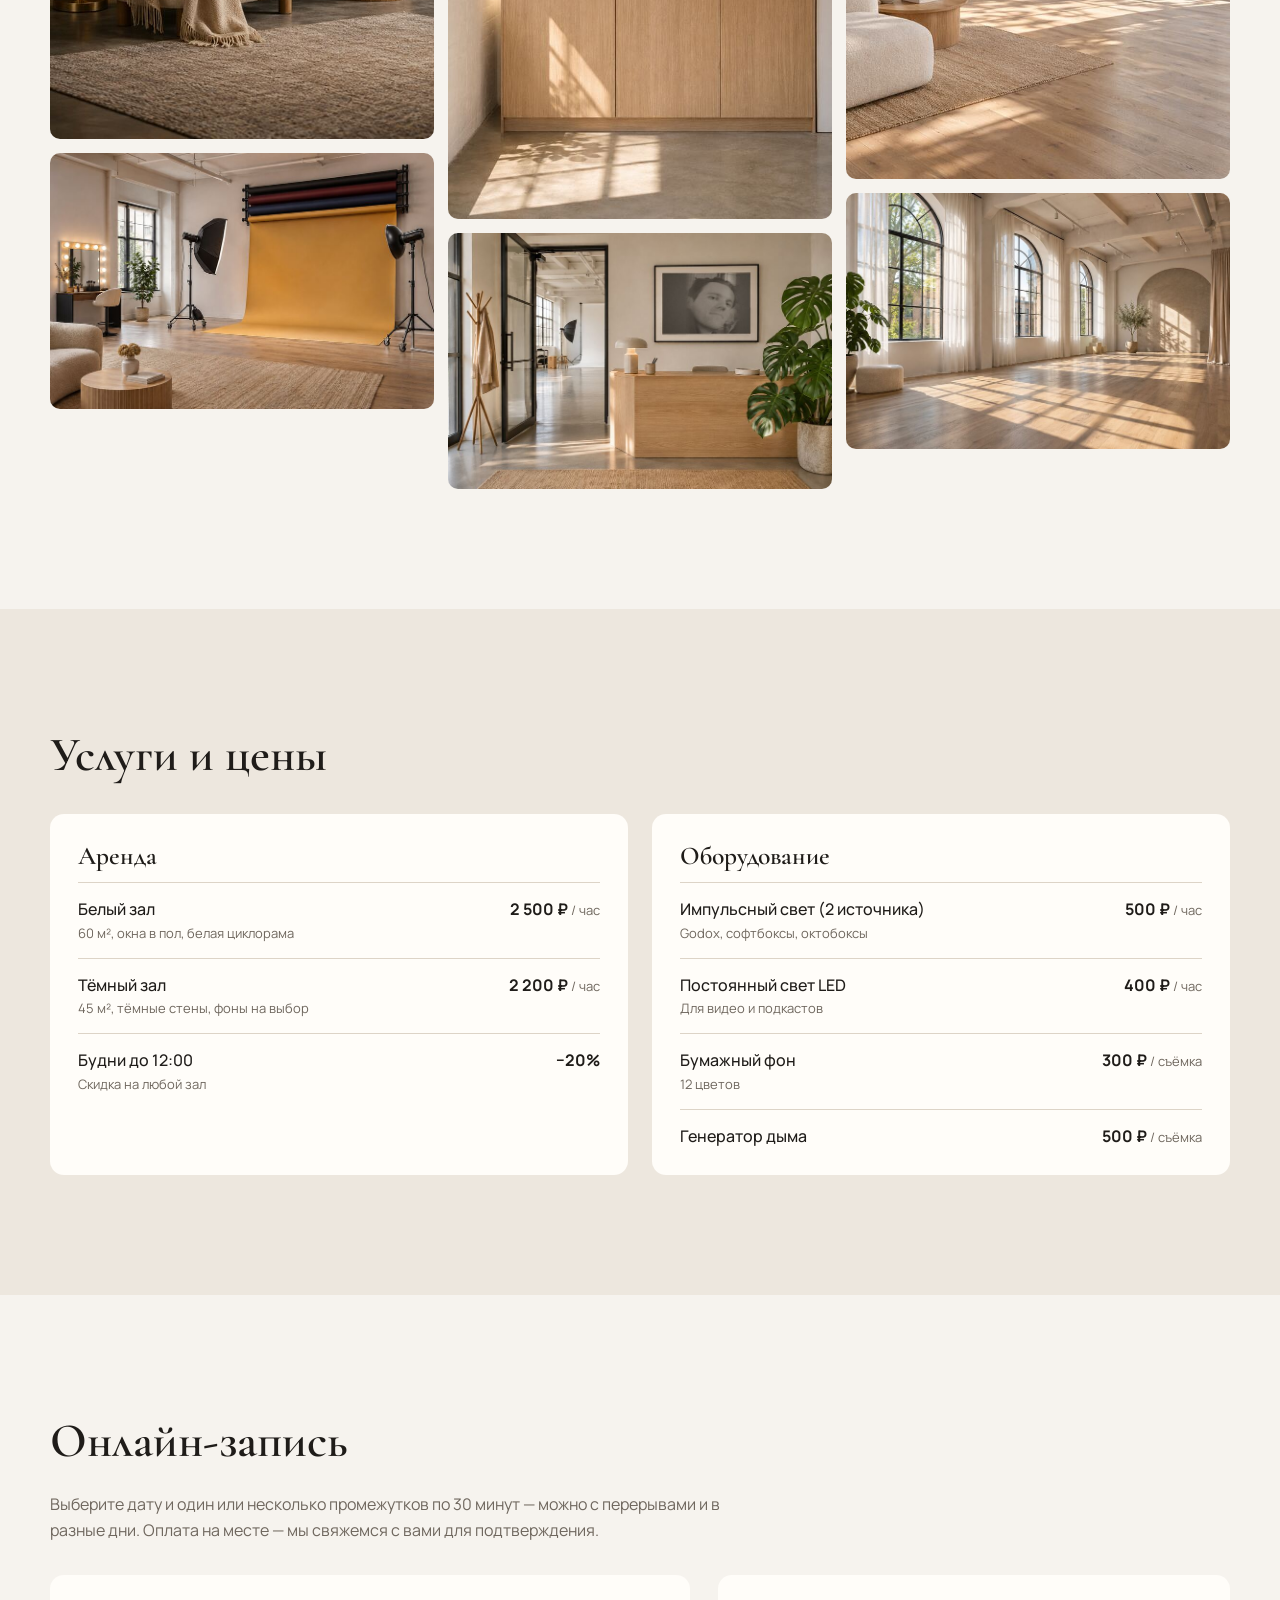
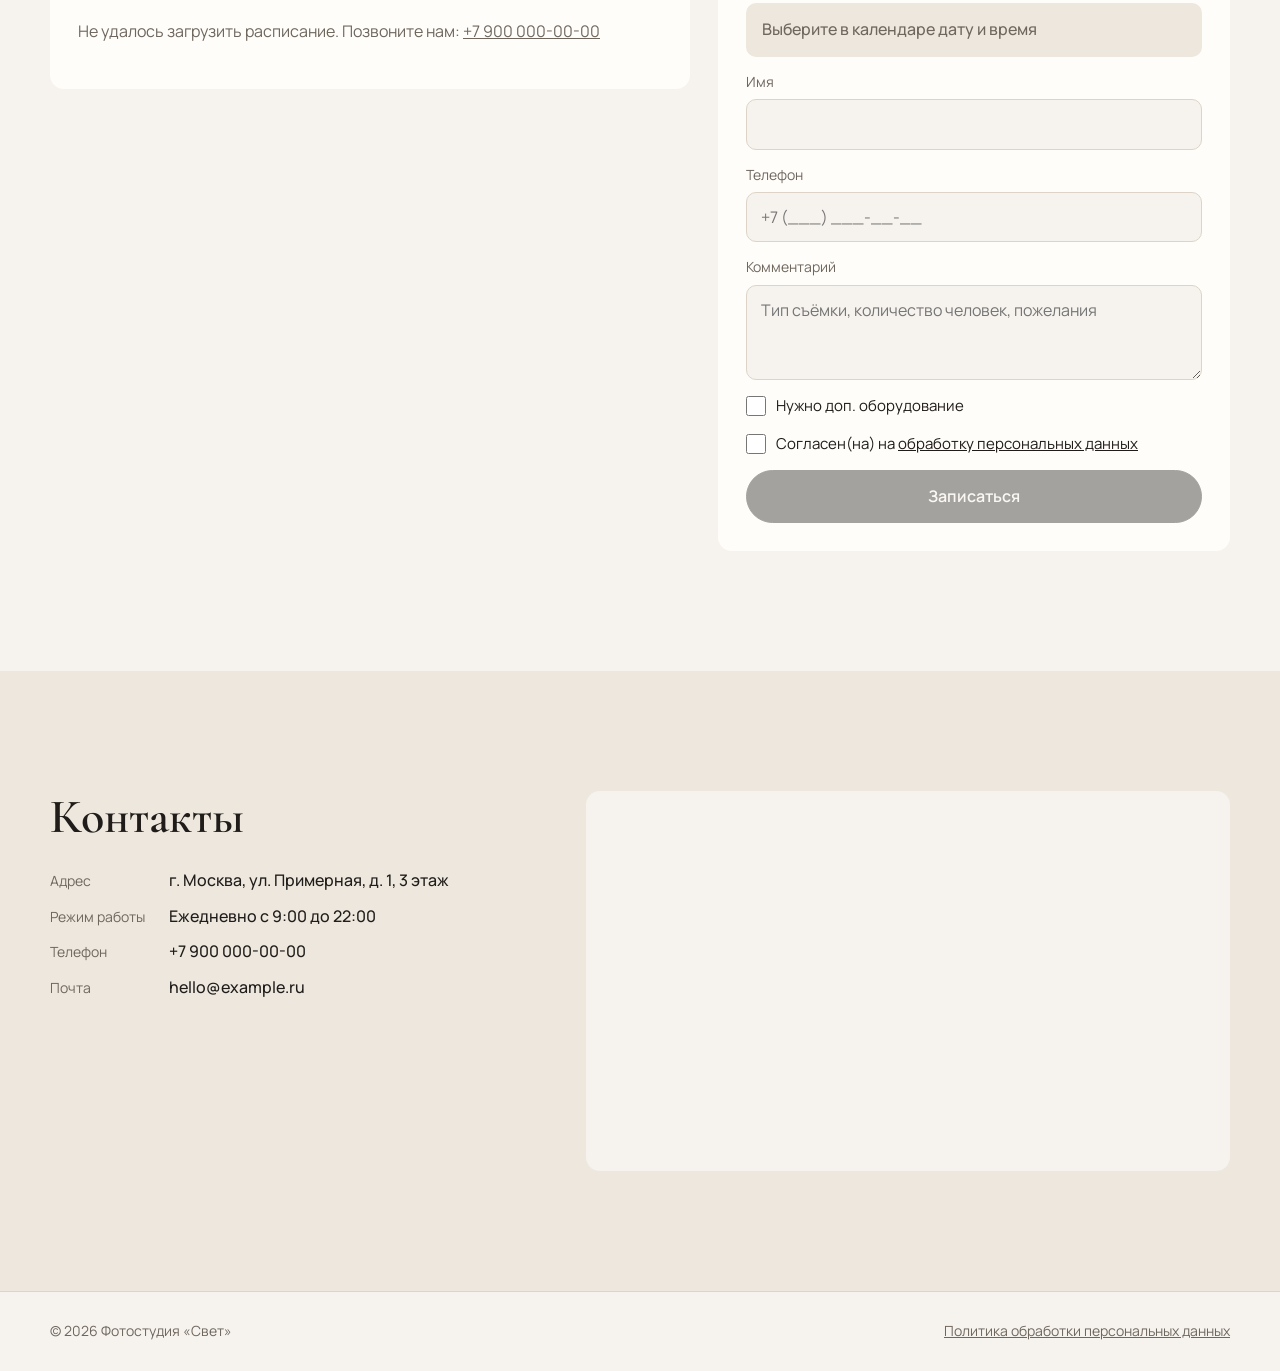
==== commit 8b6c42bd: "Запись через календарь: промежутки по 30 минут, не позже чем за 2 дня, без ограничения вперёд" ====
--- a/index.html
+++ b/index.html
@@ -87,24 +87,25 @@
     <div class="container booking">
       <div class="booking__head">
         <h2>Онлайн-запись</h2>
-        <p class="muted">Выберите свободное время на ближайшие двое суток. Оплата на месте — мы свяжемся с вами для подтверждения.</p>
+        <p class="muted" id="bookingHint">Выберите дату и один или несколько промежутков по 30 минут — можно с перерывами и в разные дни. Оплата на месте — мы свяжемся с вами для подтверждения.</p>
       </div>
 
       <div class="booking__body" id="bookingBody">
         <div class="booking__pick">
           <div class="tabs" id="hallTabs" role="tablist" aria-label="Зал" hidden></div>
-          <div class="tabs" id="dayTabs" role="tablist" aria-label="День"></div>
-          <div class="slots" id="slots" aria-live="polite">
-            <p class="muted">Загружаем свободное время…</p>
+          <div class="cal" id="cal" aria-live="polite">
+            <p class="muted">Загружаем расписание…</p>
           </div>
-          <div class="duration" id="durationWrap" hidden>
-            <label for="duration">Длительность</label>
-            <select id="duration"></select>
+          <div class="day-slots" id="daySlots" hidden>
+            <h3 class="day-slots__title" id="dayTitle"></h3>
+            <div class="slots" id="slots"></div>
+            <p class="legend"><span class="lg lg--free"></span>свободно <span class="lg lg--sel"></span>выбрано <span class="lg lg--busy"></span>занято</p>
           </div>
         </div>
 
         <form class="form" id="bookingForm" novalidate>
-          <div class="form__summary" id="summary">Сначала выберите время</div>
+          <div class="form__summary" id="summary">Выберите в календаре дату и время</div>
+          <button type="button" class="link-btn" id="clearSel" hidden>Сбросить выбор</button>
 
           <label class="field">
             <span>Имя</span>
--- a/css/style.css
+++ b/css/style.css
@@ -219,3 +219,38 @@
 .closed-note span { color: var(--muted); }
 .tabs:empty { display: none; }
 .booking__body--closed { grid-template-columns: 1fr; max-width: 720px; }
+
+/* ───── календарь записи ───── */
+.cal__head { display: flex; align-items: center; justify-content: space-between; margin: 0 auto 12px; max-width: 460px; }
+.cal__title { font: 600 1.5rem/1 var(--serif); }
+.cal__nav { width: 40px; height: 40px; border: 1px solid var(--line); border-radius: 50%; background: transparent; font-size: 22px; line-height: 1; cursor: pointer; color: var(--ink); }
+.cal__nav:hover:not(:disabled) { border-color: var(--ink); }
+.cal__nav:disabled { opacity: .3; cursor: default; }
+.cal__grid { display: grid; grid-template-columns: repeat(7, 1fr); gap: 4px; max-width: 460px; margin: 0 auto; }
+.cal__wd { text-align: center; font-size: 12px; color: var(--muted); text-transform: uppercase; padding: 4px 0; }
+.cal__day {
+  position: relative; height: 44px; border: 1px solid var(--line); border-radius: 10px;
+  background: var(--bg); font: 600 15px/1 var(--sans); color: var(--ink); cursor: pointer; transition: border-color .15s, background .15s;
+}
+.cal__day:hover:not(:disabled) { border-color: var(--accent); }
+.cal__day--off { background: transparent; border-color: transparent; color: #c2b9ad; font-weight: 400; cursor: default; }
+.cal__day--active { background: var(--ink); border-color: var(--ink); color: var(--bg); }
+.cal__day--sel::after { content: ''; position: absolute; left: 50%; bottom: 5px; width: 6px; height: 6px; margin-left: -3px; border-radius: 50%; background: var(--accent); }
+.cal__day--active.cal__day--sel::after { background: #e9c98f; }
+.cal__empty { margin: 12px 0 0; }
+
+.day-slots { margin-top: 24px; padding-top: 20px; border-top: 1px solid var(--line); }
+.day-slots__title { font-size: 1.4rem; margin-bottom: 12px; }
+.slots { grid-template-columns: repeat(auto-fill, minmax(72px, 1fr)); }
+.slot--busy { background: transparent; color: #c2b9ad; text-decoration: line-through; cursor: not-allowed; border-style: dashed; }
+.legend { display: flex; flex-wrap: wrap; align-items: center; gap: 6px 14px; margin: 14px 0 0; font-size: 13px; color: var(--muted); }
+.lg { display: inline-block; width: 14px; height: 14px; border-radius: 4px; margin-right: -8px; vertical-align: -2px; border: 1px solid var(--line); background: var(--bg); }
+.lg--sel { background: var(--accent); border-color: var(--accent); }
+.lg--busy { background: transparent; border-style: dashed; }
+
+.form__summary--ready::before { content: none; }
+.sum__row { display: flex; flex-wrap: wrap; gap: 2px 10px; padding: 3px 0; }
+.sum__row b { font-weight: 600; }
+.sum__total { margin-top: 6px; padding-top: 6px; border-top: 1px solid rgba(138,106,63,.25); font-weight: 600; }
+.sum__hall { font-weight: 600; margin-bottom: 4px; }
+.link-btn { justify-self: start; margin-top: -6px; padding: 0; border: 0; background: none; color: var(--accent); font: 500 14px/1.4 var(--sans); cursor: pointer; text-decoration: underline; }
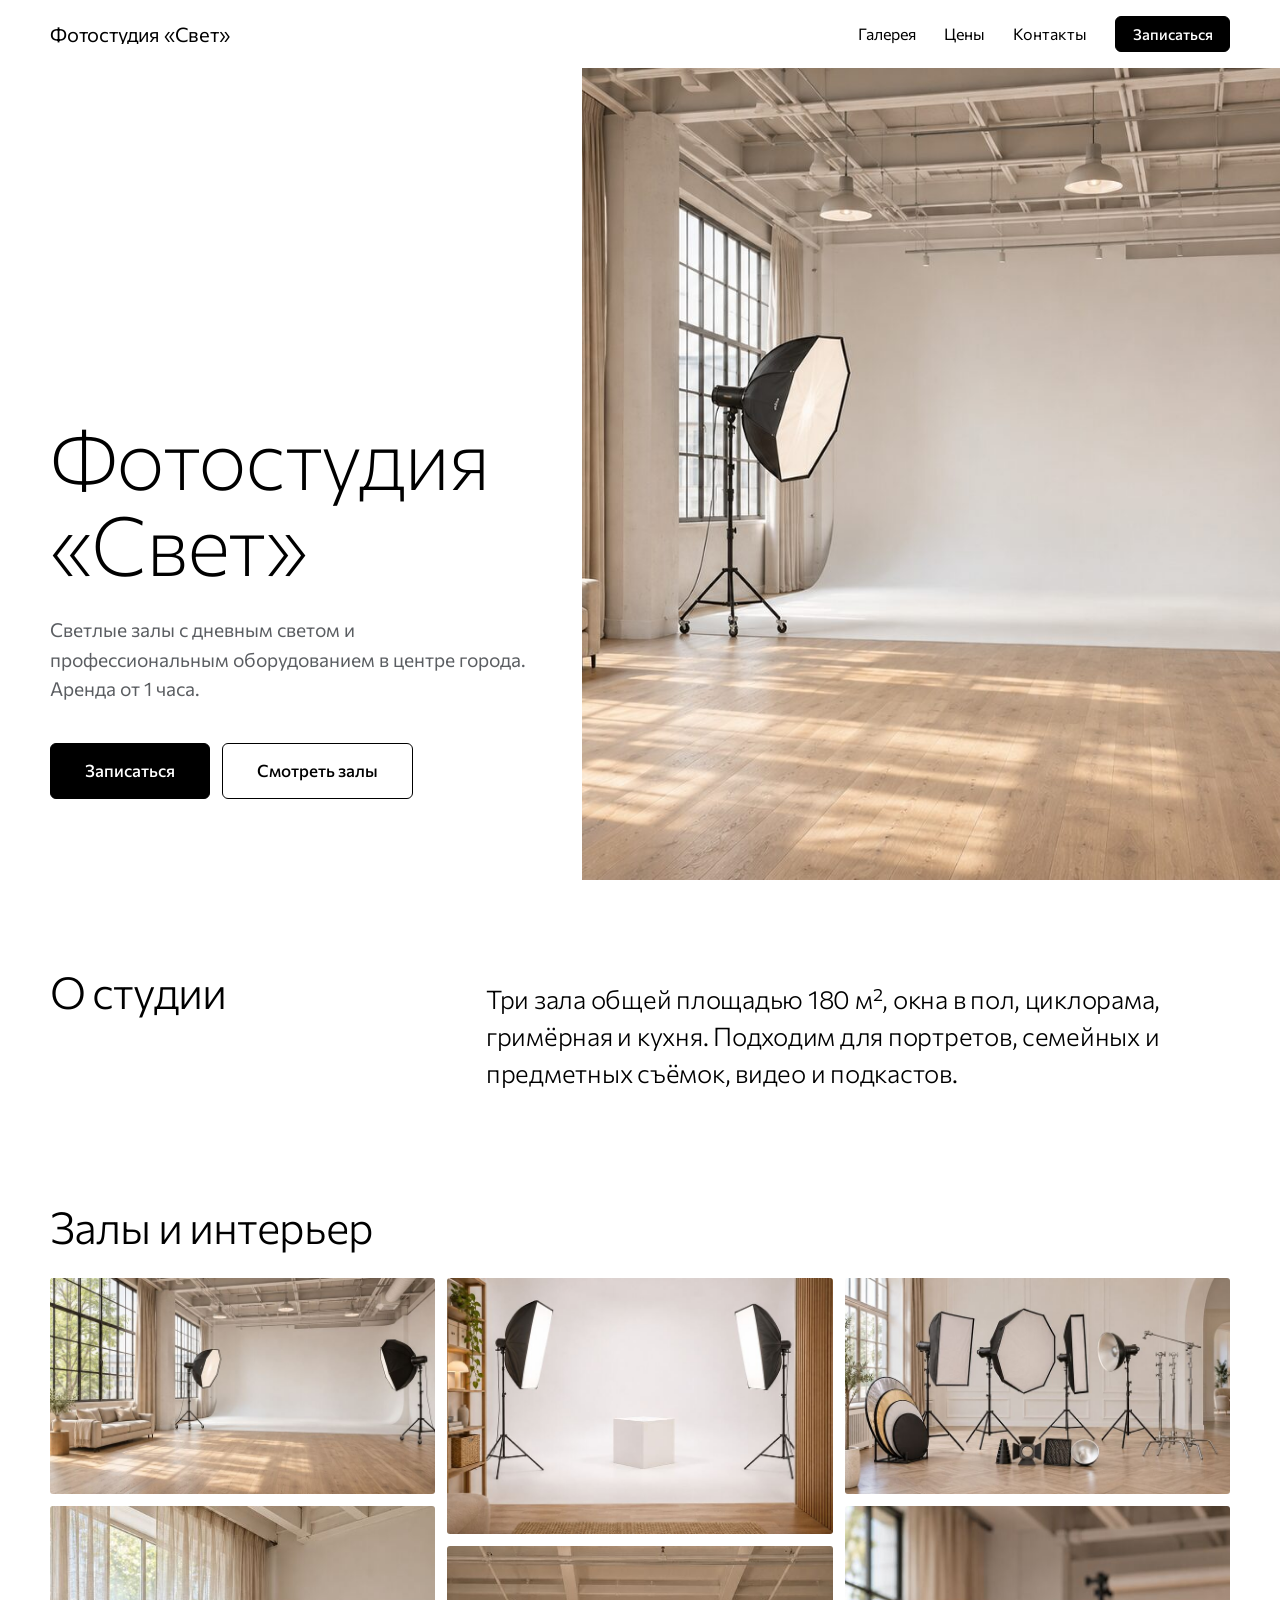
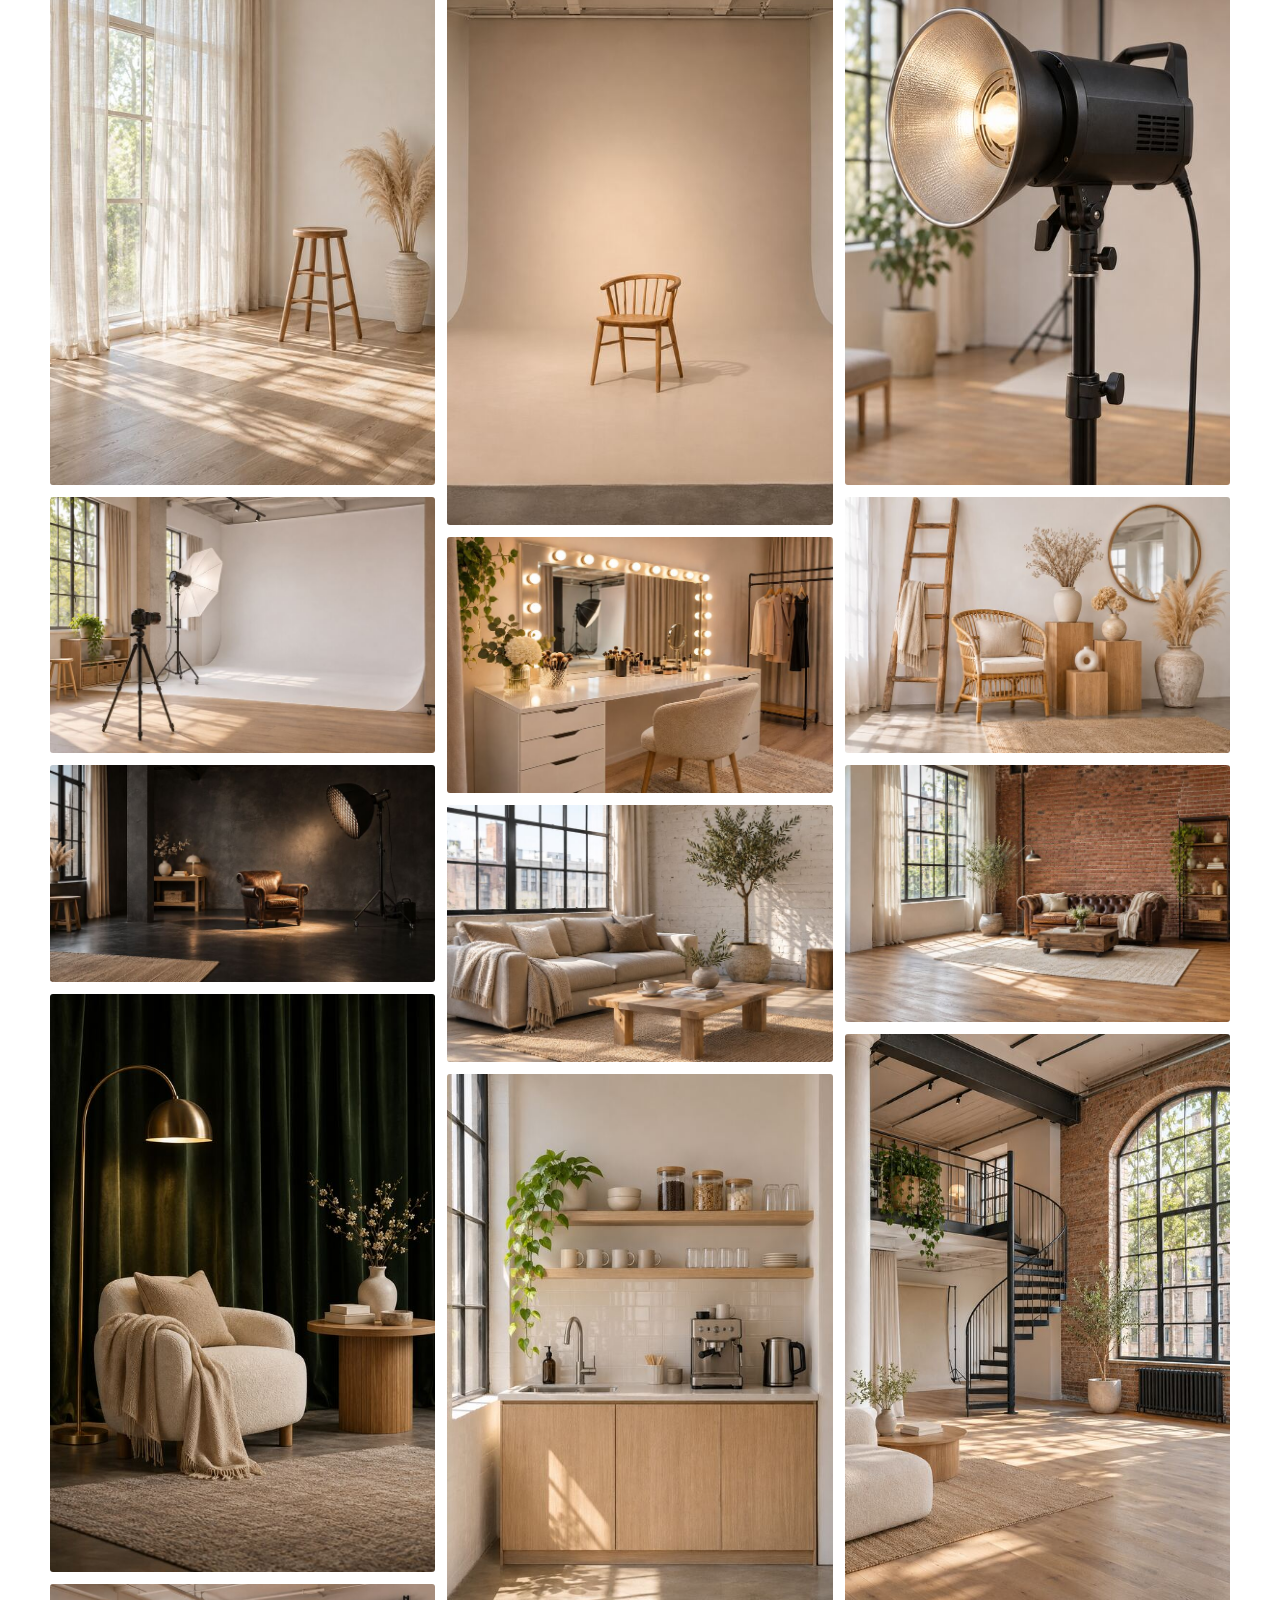
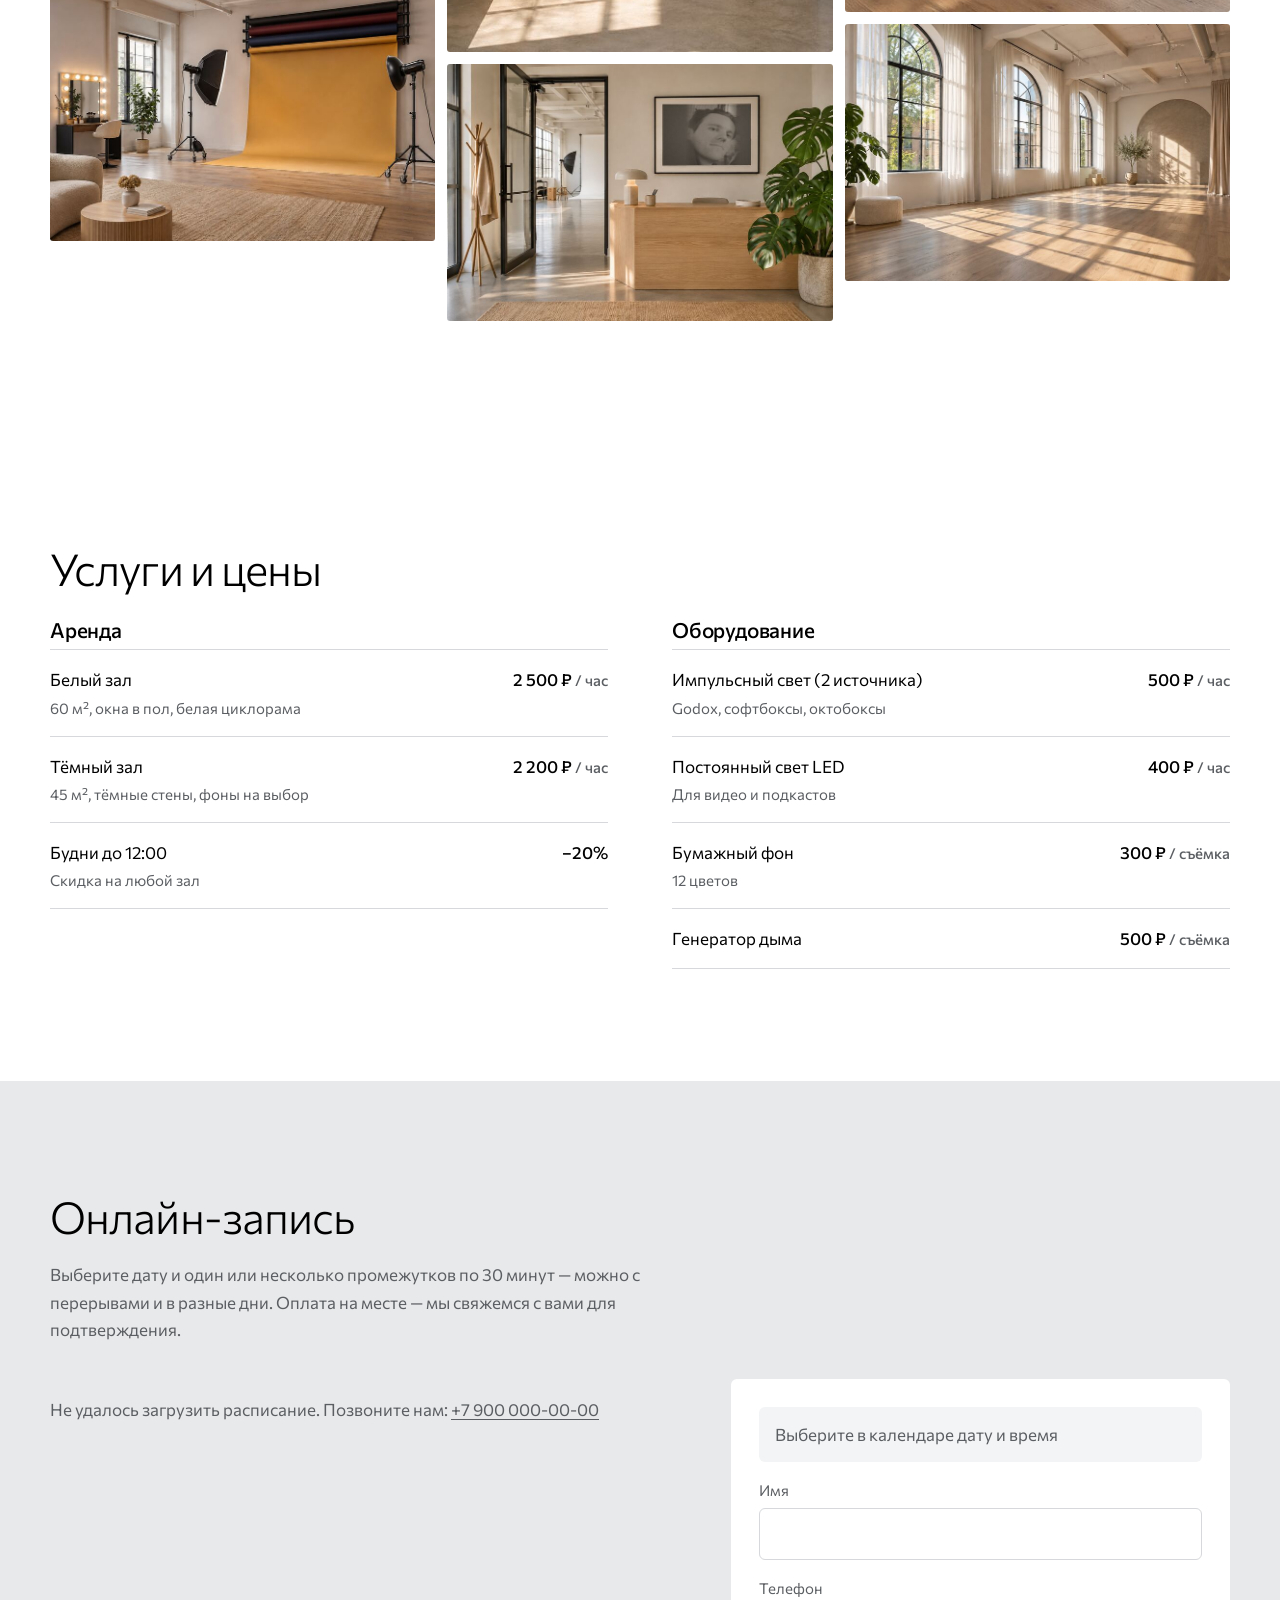
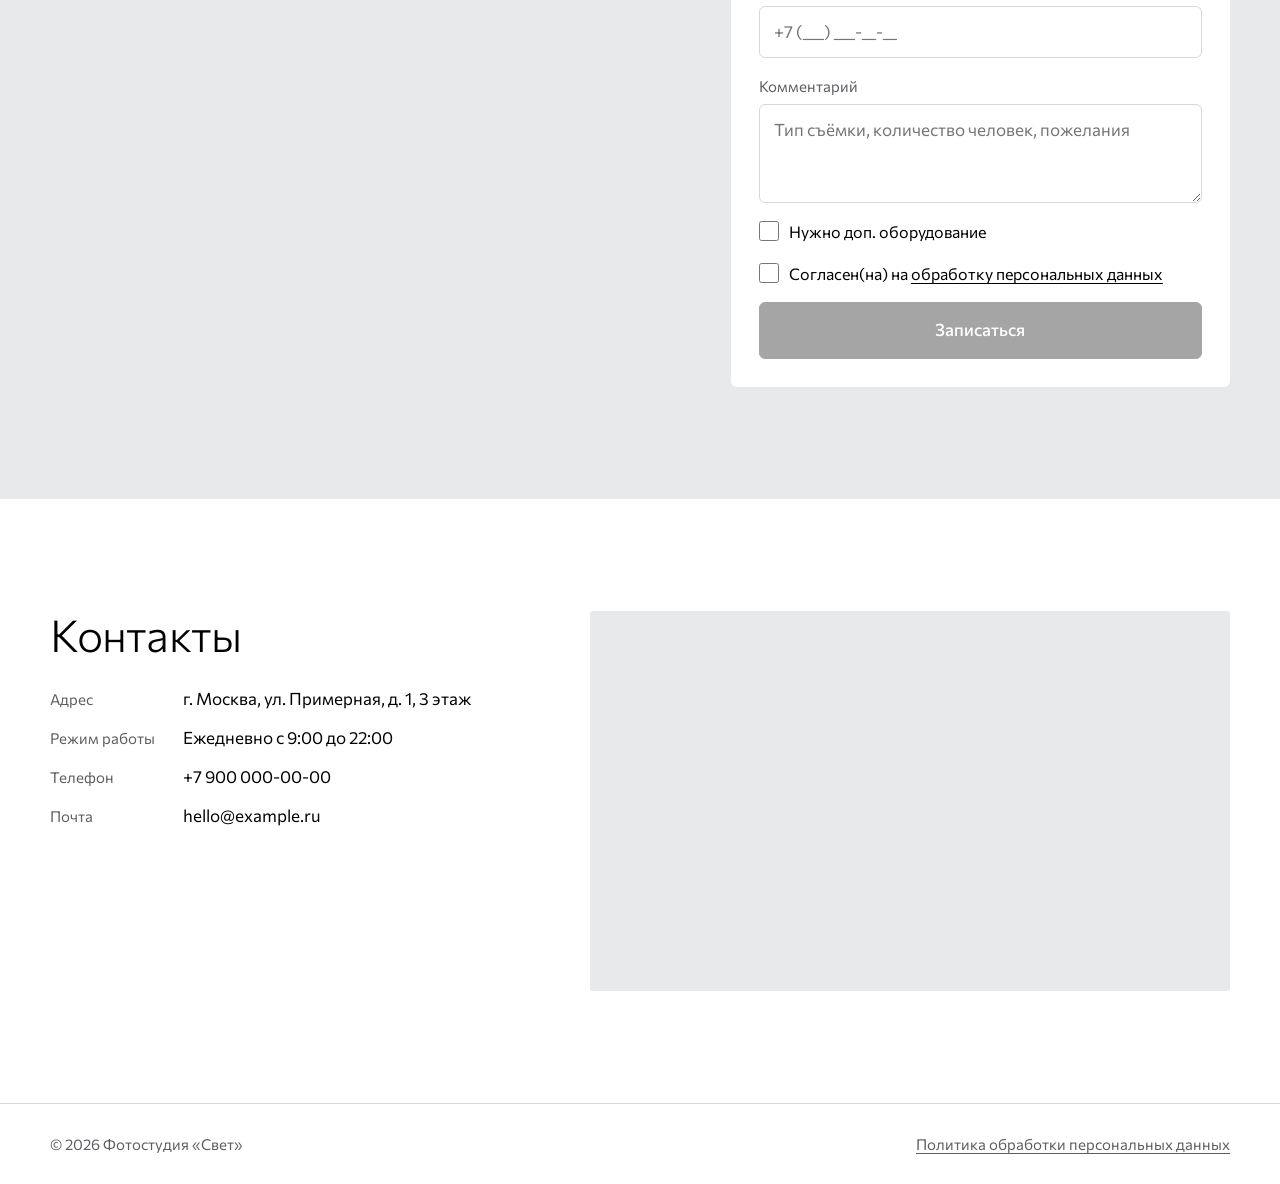
==== commit 00ea1b20: "Новый дизайн по скиллу frontend-design: белый/серый/чёрный, Commissioner, «световой день» в записи" ====
--- a/index.html
+++ b/index.html
@@ -14,7 +14,7 @@
   <link rel="icon" href="img/favicon.svg" type="image/svg+xml">
   <link rel="preconnect" href="https://fonts.googleapis.com">
   <link rel="preconnect" href="https://fonts.gstatic.com" crossorigin>
-  <link href="https://fonts.googleapis.com/css2?family=Cormorant+Garamond:wght@500;600&family=Manrope:wght@400;500;600;700&display=swap" rel="stylesheet">
+  <link href="https://fonts.googleapis.com/css2?family=Commissioner:wght@200..600&display=swap" rel="stylesheet">
   <link rel="stylesheet" href="css/style.css">
   <script type="application/ld+json">
   {
@@ -48,7 +48,6 @@
   <section class="hero" id="hero">
     <div class="hero__bg" id="heroBg" style="background-image:url('img/photos/01.jpg')"></div>
     <div class="container"><div class="hero__content">
-      <p class="eyebrow">Аренда фотостудии · от 1 часа</p>
       <h1 data-text="hero_title">Фотостудия «Свет»</h1>
       <p class="hero__subtitle" data-text="hero_subtitle">Светлые залы с дневным светом и профессиональным оборудованием в центре города. Аренда от 1 часа.</p>
       <div class="hero__actions">
@@ -98,8 +97,15 @@
           </div>
           <div class="day-slots" id="daySlots" hidden>
             <h3 class="day-slots__title" id="dayTitle"></h3>
+            <div class="lightday" id="lightDay" hidden></div>
             <div class="slots" id="slots"></div>
-            <p class="legend"><span class="lg lg--free"></span>свободно <span class="lg lg--sel"></span>выбрано <span class="lg lg--busy"></span>занято</p>
+            <p class="legend">
+              <span><i class="lg lg--day"></i>дневной свет из окон</span>
+              <span><i class="lg lg--golden"></i>мягкий свет у восхода и заката</span>
+              <span><i class="lg lg--night"></i>темно, только студийный свет</span>
+              <span><i class="lg lg--sel"></i>выбрано</span>
+              <span><i class="lg lg--busy"></i>занято</span>
+            </p>
           </div>
         </div>
 
@@ -141,6 +147,12 @@
         <div class="done__icon" aria-hidden="true">✓</div>
         <h3>Спасибо! Мы свяжемся с вами.</h3>
         <p class="muted" id="doneWhen"></p>
+        <div class="tg-sub" id="tgSub" hidden>
+          <p><b>Напомнить о записи в Telegram?</b><br>Пришлём напоминание за сутки и за час до начала.</p>
+          <a class="btn btn--tg" id="tgSubBtn" href="#" target="_blank" rel="noopener">Напоминать в Telegram</a>
+          <p class="muted tg-sub__hint">Откроется наш бот — нажмите в нём «Старт».</p>
+        </div>
+        <div class="tg-sub tg-sub--ok" id="tgSubOk" hidden>✅ Готово — напомним в Telegram за сутки и за час до начала.</div>
         <button class="btn btn--ghost" id="bookAgain" type="button">Записаться ещё</button>
       </div>
     </div>
--- a/css/style.css
+++ b/css/style.css
@@ -1,256 +1,313 @@
+/*
+ * Фотостудия «Свет» — дизайн-система.
+ * Студия дневного света: белая циклорама, серый фотофон, чёрный текст.
+ * Цвет появляется только там, где речь о свете: шкала «световой день» в записи.
+ */
 :root {
-  --bg: #f6f3ee;
-  --bg-alt: #ede7de;
-  --card: #fffdf9;
-  --ink: #1f1c19;
-  --muted: #6f675e;
-  --line: #ddd4c7;
-  --accent: #8a6a3f;
-  --accent-ink: #fff;
-  --radius: 14px;
-  --serif: 'Cormorant Garamond', Georgia, 'Times New Roman', serif;
-  --sans: 'Manrope', system-ui, -apple-system, 'Segoe UI', Roboto, sans-serif;
+  --white: #ffffff;          /* циклорама — фон страницы */
+  --seamless: #e8e9ea;       /* серый бумажный фон — блок записи */
+  --ink: #000000;            /* текст, кнопки */
+  --muted: #5b5e62;          /* второстепенный текст (контраст 6.4:1 на белом) */
+  --line: #d6d8db;           /* линии и рамки */
+  --soft: #f3f4f5;           /* лёгкая подложка полей */
+  --daylight: #a9c8f5;       /* 5600K — дневной свет из окон */
+  --golden: #f2a65a;         /* 3200K — золотой час */
+  --night: #3a3f4b;          /* после заката — только студийный свет */
+  --danger: #b3261e;
+  --focus: #2f6fd6;
+
+  /* старые имена — их использует интерфейс администратора */
+  --bg: var(--white);
+  --bg-alt: var(--seamless);
+  --card: var(--white);
+  --accent: var(--ink);
+  --accent-ink: var(--white);
+  --radius: 6px;
+
+  --font: 'Commissioner', system-ui, -apple-system, 'Segoe UI', Roboto, sans-serif;
+  --serif: var(--font);
+  --sans: var(--font);
   --header-h: 68px;
 }
 
 *, *::before, *::after { box-sizing: border-box; }
 html { scroll-behavior: smooth; scroll-padding-top: var(--header-h); -webkit-text-size-adjust: 100%; }
-body { margin: 0; background: var(--bg); color: var(--ink); font: 16px/1.6 var(--sans); }
+body { margin: 0; background: var(--white); color: var(--ink); font: 400 17px/1.6 var(--font); font-feature-settings: 'lnum'; }
 body.no-scroll { overflow: hidden; }
 img { max-width: 100%; display: block; }
-a { color: inherit; }
+a { color: inherit; text-underline-offset: .18em; text-decoration-thickness: 1px; }
 [hidden] { display: none !important; }
-h1, h2, h3 { font-family: var(--serif); font-weight: 600; line-height: 1.1; margin: 0 0 .5em; }
-h2 { font-size: clamp(2rem, 4.5vw, 3rem); }
-h3 { font-size: 1.6rem; }
+:focus-visible { outline: 2px solid var(--focus); outline-offset: 2px; }
+
+/* Шкала: 17 → 21 → 28 → 44 → 72+. Крупное — тонко, мелкое — плотнее. */
+h1, h2, h3 { font-family: var(--font); line-height: 1.05; margin: 0 0 .5em; letter-spacing: -.02em; }
+h1 { font-weight: 200; }
+h2 { font-weight: 300; font-size: clamp(2.2rem, 5vw, 2.75rem); }
+h3 { font-weight: 500; font-size: 1.3rem; letter-spacing: -.01em; }
 .muted { color: var(--muted); }
 .container { width: min(1180px, 100% - 40px); margin-inline: auto; }
 
 /* ───── кнопки ───── */
 .btn {
   display: inline-flex; align-items: center; justify-content: center; gap: .5em;
-  padding: .8em 1.5em; border: 1px solid var(--ink); border-radius: 999px;
-  background: var(--ink); color: var(--bg); font: 600 15px/1.2 var(--sans);
-  text-decoration: none; cursor: pointer; transition: background .2s, color .2s, opacity .2s, transform .1s;
-}
-.btn:hover { background: var(--accent); border-color: var(--accent); }
-.btn:active { transform: translateY(1px); }
-.btn:disabled { opacity: .4; cursor: not-allowed; background: var(--ink); border-color: var(--ink); }
-.btn--small { padding: .55em 1.1em; font-size: 14px; }
-.btn--large { padding: 1em 2em; font-size: 16px; }
+  padding: .85em 1.6em; border: 1px solid var(--ink); border-radius: var(--radius);
+  background: var(--ink); color: var(--white); font: 500 16px/1.2 var(--font);
+  text-decoration: none; cursor: pointer; transition: background .15s, color .15s, opacity .15s;
+}
+.btn:hover { background: #2b2d31; border-color: #2b2d31; }
+.btn:disabled { opacity: .35; cursor: not-allowed; background: var(--ink); border-color: var(--ink); }
+.btn--small { padding: .55em 1.1em; font-size: 15px; }
+.btn--large { padding: 1em 2em; font-size: 17px; }
 .btn--block { width: 100%; }
 .btn--ghost { background: transparent; color: var(--ink); }
-.btn--ghost:hover { background: var(--ink); color: var(--bg); border-color: var(--ink); }
+.btn--ghost:hover { background: var(--ink); color: var(--white); border-color: var(--ink); }
 
 /* ───── шапка ───── */
-.header {
-  position: fixed; inset: 0 0 auto; z-index: 50; height: var(--header-h);
-  transition: background .25s, box-shadow .25s;
-  background: linear-gradient(180deg, rgba(246,243,238,.92) 0%, rgba(246,243,238,.6) 60%, rgba(246,243,238,0) 100%);
-}
-.scrolled .header { background: rgba(246, 243, 238, .92); backdrop-filter: blur(10px); box-shadow: 0 1px 0 var(--line); }
+.header { position: fixed; inset: 0 0 auto; z-index: 50; height: var(--header-h); background: var(--white); transition: box-shadow .2s; }
+.scrolled .header { box-shadow: 0 1px 0 var(--line); }
 .header__inner { height: 100%; display: flex; align-items: center; justify-content: space-between; gap: 20px; }
-.logo { font: 600 1.5rem/1 var(--serif); text-decoration: none; white-space: nowrap; overflow: hidden; text-overflow: ellipsis; }
+.logo { font: 400 1.25rem/1 var(--font); letter-spacing: -.01em; text-decoration: none; white-space: nowrap; overflow: hidden; text-overflow: ellipsis; }
 .nav { display: flex; align-items: center; gap: 28px; }
-.nav a:not(.btn) { text-decoration: none; font-weight: 500; font-size: 15px; }
-.nav a:not(.btn):hover { color: var(--accent); }
+.nav a:not(.btn) { text-decoration: none; font-size: 16px; }
+.nav a:not(.btn):hover { text-decoration: underline; }
 .burger { display: none; width: 44px; height: 44px; border: 0; background: none; cursor: pointer; position: relative; }
-.burger span { position: absolute; left: 11px; right: 11px; height: 2px; background: var(--ink); transition: transform .2s; }
-.burger span:first-child { top: 17px; }
+.burger span { position: absolute; left: 11px; right: 11px; height: 1.5px; background: var(--ink); transition: transform .2s; }
+.burger span:first-child { top: 18px; }
 .burger span:last-child { top: 25px; }
-.burger[aria-expanded="true"] span:first-child { transform: translateY(4px) rotate(45deg); }
-.burger[aria-expanded="true"] span:last-child { transform: translateY(-4px) rotate(-45deg); }
-
-/* ───── первый экран ───── */
-.hero { position: relative; min-height: min(100svh, 920px); display: flex; align-items: flex-end; padding: calc(var(--header-h) + 40px) 0 clamp(48px, 10vh, 110px); overflow: hidden; }
-.hero__bg { position: absolute; inset: 0; background: center/cover no-repeat; }
-.hero__bg::after { content: ''; position: absolute; inset: 0; background: linear-gradient(180deg, rgba(246,243,238,.15) 0%, rgba(246,243,238,.55) 45%, rgba(246,243,238,.96) 100%); }
-.hero > .container { position: relative; }
-.hero__content { max-width: 780px; }
-.hero h1 { font-size: clamp(2.8rem, 8vw, 5.6rem); margin-bottom: .3em; }
-.hero__subtitle { font-size: clamp(1.05rem, 2vw, 1.25rem); max-width: 600px; margin: 0 0 2em; }
+.burger[aria-expanded="true"] span:first-child { transform: translateY(3.5px) rotate(45deg); }
+.burger[aria-expanded="true"] span:last-child { transform: translateY(-3.5px) rotate(-45deg); }
+
+/* ───── первый экран: текст на белом слева, студия справа до края ───── */
+.hero {
+  display: grid; grid-template-columns: minmax(0, 1fr) minmax(0, 1.2fr);
+  min-height: min(100svh, 880px); padding-top: var(--header-h);
+}
+.hero > .container { width: auto; margin: 0; display: flex; align-items: flex-end;
+  padding: 48px clamp(24px, 4vw, 64px) clamp(48px, 9vh, 96px) max(20px, (100vw - 1180px) / 2); }
+.hero__content { max-width: 34rem; }
+.hero h1 { font-size: clamp(3rem, 6.4vw, 5.6rem); margin-bottom: .35em; }
+.hero__subtitle { font-size: 1.2rem; line-height: 1.55; color: var(--muted); margin: 0 0 2em; max-width: 30em; }
 .hero__actions { display: flex; gap: 12px; flex-wrap: wrap; }
-.eyebrow { text-transform: uppercase; letter-spacing: .16em; font-size: 12px; font-weight: 600; color: var(--accent); margin: 0 0 1em; }
+.hero__bg { grid-column: 2; grid-row: 1; background: var(--seamless) center / cover no-repeat; min-height: 360px; }
 
 /* ───── секции ───── */
-.section { padding: clamp(64px, 10vw, 120px) 0; }
-.section--alt { background: var(--bg-alt); }
-.about { padding-top: clamp(40px, 6vw, 72px); }
-.about__inner { max-width: 820px; }
-.about p { font-size: clamp(1.1rem, 2vw, 1.35rem); color: var(--muted); margin: 0; }
+.section { padding: clamp(64px, 9vw, 112px) 0; }
+.section--alt { background: var(--white); }
+.section--seamless { background: var(--seamless); }
+.about { padding-top: clamp(56px, 7vw, 88px); padding-bottom: 0; }
+.about__inner { display: grid; grid-template-columns: minmax(0, 1fr) minmax(0, 2fr); gap: 24px 64px; align-items: baseline; }
+.about h2 { margin: 0; }
+.about p { font-size: clamp(1.3rem, 2.2vw, 1.6rem); font-weight: 300; line-height: 1.45; letter-spacing: -.01em; margin: 0; max-width: 34em; }
 
 /* ───── галерея ───── */
-.gallery { columns: 3 280px; column-gap: 14px; margin-top: 32px; }
+.gallery { columns: 3 280px; column-gap: 12px; margin-top: 28px; }
 .gallery__item {
-  display: block; width: 100%; padding: 0; margin: 0 0 14px; border: 0; border-radius: 10px; overflow: hidden;
-  background: var(--bg-alt); cursor: zoom-in; break-inside: avoid;
-}
-.gallery__item img { width: 100%; height: auto; transition: transform .5s ease, opacity .3s; }
-.gallery__item:hover img { transform: scale(1.03); }
-.gallery__item:focus-visible { outline: 3px solid var(--accent); outline-offset: 2px; }
+  display: block; width: 100%; padding: 0; margin: 0 0 12px; border: 0; border-radius: 3px; overflow: hidden;
+  background: var(--seamless); cursor: zoom-in; break-inside: avoid;
+}
+.gallery__item img { width: 100%; height: auto; transition: opacity .2s; }
+.gallery__item:hover img { opacity: .88; }
 
 /* ───── лайтбокс ───── */
-.lightbox { position: fixed; inset: 0; z-index: 100; background: rgba(18, 16, 14, .96); display: flex; align-items: center; justify-content: center; }
+.lightbox { position: fixed; inset: 0; z-index: 100; background: rgba(0, 0, 0, .95); display: flex; align-items: center; justify-content: center; }
 .lightbox img { max-width: calc(100vw - 32px); max-height: calc(100svh - 100px); object-fit: contain; user-select: none; }
-.lightbox button { position: absolute; border: 0; background: rgba(255,255,255,.08); color: #fff; cursor: pointer; border-radius: 50%; width: 52px; height: 52px; font-size: 32px; line-height: 1; transition: background .2s; }
+.lightbox button { position: absolute; border: 0; background: rgba(255,255,255,.08); color: #fff; cursor: pointer; border-radius: 50%; width: 52px; height: 52px; font-size: 30px; line-height: 1; transition: background .15s; }
 .lightbox button:hover { background: rgba(255,255,255,.2); }
 .lightbox__close { top: 16px; right: 16px; }
 .lightbox__prev { left: 16px; top: 50%; transform: translateY(-50%); }
 .lightbox__next { right: 16px; top: 50%; transform: translateY(-50%); }
-.lightbox__counter { position: absolute; bottom: 20px; left: 0; right: 0; text-align: center; color: rgba(255,255,255,.6); font-size: 14px; }
-
-/* ───── цены ───── */
-.prices { display: grid; grid-template-columns: repeat(auto-fit, minmax(320px, 1fr)); gap: 24px; margin-top: 32px; }
-.prices__group { background: var(--card); border-radius: var(--radius); padding: 28px 28px 12px; }
+.lightbox__counter { position: absolute; bottom: 20px; left: 0; right: 0; text-align: center; color: rgba(255,255,255,.65); font-size: 15px; }
+
+/* ───── цены: два списка, без карточек ───── */
+.prices { display: grid; grid-template-columns: repeat(auto-fit, minmax(320px, 1fr)); gap: 24px 64px; margin-top: 28px; }
+.prices__group h3 { margin-bottom: .4em; }
 .price-list { list-style: none; margin: 0; padding: 0; }
-.price-list li { display: flex; justify-content: space-between; align-items: baseline; gap: 16px; padding: 14px 0; border-top: 1px solid var(--line); }
-.price-list small { display: block; color: var(--muted); font-size: 13px; font-weight: 400; }
-.price-list__name { font-weight: 500; }
-.price-list__price { font-weight: 700; white-space: nowrap; text-align: right; }
-.price-list__price small { display: inline; }
-
-/* ───── запись ───── */
-.booking__head { max-width: 720px; margin-bottom: 32px; }
-.booking__body { display: grid; grid-template-columns: 1.25fr 1fr; gap: 28px; align-items: start; }
-.booking__pick, .form { background: var(--card); border-radius: var(--radius); padding: 28px; }
-.tabs { display: flex; gap: 8px; overflow-x: auto; padding-bottom: 4px; margin-bottom: 18px; scrollbar-width: none; }
+.price-list li { display: flex; justify-content: space-between; align-items: baseline; gap: 20px; padding: 16px 0; border-top: 1px solid var(--line); }
+.price-list li:last-child { border-bottom: 1px solid var(--line); }
+.price-list small { display: block; color: var(--muted); font-size: 15px; margin-top: 2px; }
+.price-list__price { font-weight: 500; white-space: nowrap; text-align: right; font-variant-numeric: tabular-nums; }
+.price-list__price small { display: inline; font-size: 15px; }
+
+/* ───── запись: серый фон, форма — белый лист ───── */
+#booking { background: var(--seamless); }
+.booking__head { max-width: 40rem; margin-bottom: 36px; }
+.booking__head p { margin: 0; }
+.booking__body { display: grid; grid-template-columns: minmax(0, 1.3fr) minmax(0, 1fr); gap: 32px; align-items: start; }
+.booking__pick { padding: 0; }
+.form { background: var(--white); border-radius: var(--radius); padding: 28px; }
+.tabs { display: flex; gap: 6px; overflow-x: auto; padding-bottom: 4px; margin-bottom: 18px; scrollbar-width: none; }
 .tabs::-webkit-scrollbar { display: none; }
 .tab {
-  flex: 1 0 auto; min-width: 120px; padding: 10px 14px; border: 1px solid var(--line); border-radius: 12px;
-  background: transparent; color: var(--ink); font: 500 14px/1.3 var(--sans); cursor: pointer; text-align: center;
-}
-.tab b { display: block; font-weight: 600; }
-.tab small { color: var(--muted); font-size: 12px; }
-.tab:hover { border-color: var(--ink); }
-.tab--active { background: var(--ink); border-color: var(--ink); color: var(--bg); }
-.tab--active small { color: rgba(246,243,238,.7); }
-#hallTabs .tab { min-width: 0; }
-.slots { display: grid; grid-template-columns: repeat(auto-fill, minmax(84px, 1fr)); gap: 8px; min-height: 52px; }
+  flex: 0 0 auto; padding: 9px 16px; border: 1px solid transparent; border-radius: var(--radius);
+  background: rgba(255,255,255,.6); color: var(--ink); font: 500 15px/1.3 var(--font); cursor: pointer;
+}
+.tab:hover { background: var(--white); }
+.tab--active { background: var(--ink); color: var(--white); }
+.tab small { color: inherit; opacity: .7; font-size: 13px; }
+.tab b { display: block; font-weight: 500; }
+.tabs:empty { display: none; }
+
+select, input[type="text"], input[type="tel"], input[type="password"], textarea {
+  width: 100%; padding: 13px 14px; border: 1px solid var(--line); border-radius: var(--radius); background: var(--white);
+  font: 17px/1.4 var(--font); color: var(--ink); transition: border-color .15s;
+}
+select:focus, input:focus, textarea:focus { outline: none; border-color: var(--ink); box-shadow: 0 0 0 1px var(--ink); }
+textarea { resize: vertical; }
+
+.form { display: grid; gap: 16px; position: sticky; top: calc(var(--header-h) + 16px); }
+.form__summary { padding: 14px 16px; border-radius: var(--radius); background: var(--soft); color: var(--muted); }
+.form__summary--ready { color: var(--ink); }
+.field { display: grid; gap: 6px; }
+.field span { font-size: 15px; color: var(--muted); }
+.check { display: flex; gap: 10px; align-items: flex-start; font-size: 16px; cursor: pointer; }
+.check input { width: 20px; height: 20px; margin: 2px 0 0; accent-color: var(--ink); flex: none; }
+.form__error { margin: 0; padding: 10px 14px; border-radius: var(--radius); background: #fbeceb; color: var(--danger); font-size: 15px; }
+.hp { position: absolute; left: -9999px; width: 1px; height: 1px; opacity: 0; }
+
+.booking__done { max-width: 34rem; margin: 0 auto; background: var(--white); border-radius: var(--radius); padding: 44px 32px; }
+.done__icon { width: 48px; height: 48px; margin: 0 0 18px; border-radius: 50%; background: var(--ink); color: var(--white); font-size: 22px; display: grid; place-items: center; }
+.booking__done h3 { font-size: 1.9rem; font-weight: 300; letter-spacing: -.02em; }
+
+/* календарь */
+.cal { position: relative; }
+.cal__head { display: flex; align-items: center; justify-content: space-between; margin: 0 0 14px; max-width: 460px; }
+.cal__title { font: 300 1.75rem/1 var(--font); letter-spacing: -.02em; }
+.cal__nav { width: 40px; height: 40px; border: 1px solid rgba(0,0,0,.18); border-radius: 50%; background: transparent; font-size: 20px; line-height: 1; cursor: pointer; color: var(--ink); }
+.cal__nav:hover:not(:disabled) { background: var(--white); border-color: var(--ink); }
+.cal__nav:disabled { opacity: .25; cursor: default; }
+.cal__grid { display: grid; grid-template-columns: repeat(7, 1fr); gap: 4px; max-width: 460px; }
+.cal__wd { text-align: center; font-size: 14px; color: var(--muted); padding: 4px 0; }
+.cal__day {
+  position: relative; height: 46px; border: 1px solid transparent; border-radius: var(--radius);
+  background: var(--white); font: 500 16px/1 var(--font); color: var(--ink); cursor: pointer; font-variant-numeric: tabular-nums;
+}
+.cal__day:hover:not(:disabled) { border-color: var(--ink); }
+.cal__day--off { background: transparent; color: #a3a6aa; font-weight: 400; cursor: default; }
+.cal__day--active { background: var(--ink); color: var(--white); }
+.cal__day--sel::after { content: ''; position: absolute; left: 50%; bottom: 6px; width: 5px; height: 5px; margin-left: -2.5px; border-radius: 50%; background: var(--ink); }
+.cal__day--active.cal__day--sel::after { background: var(--white); }
+.cal__empty { margin: 12px 0 0; }
+.cal--loading .cal__grid, .cal--loading .cal__empty { opacity: .35; pointer-events: none; transition: opacity .15s; }
+.cal--loading::after {
+  content: ''; position: absolute; left: 230px; top: 55%; width: 26px; height: 26px; margin: -13px 0 0 -13px;
+  border: 2px solid rgba(0,0,0,.15); border-top-color: var(--ink); border-radius: 50%; animation: spin .8s linear infinite;
+}
+@keyframes spin { to { transform: rotate(360deg); } }
+
+/* выбранный день */
+.day-slots { margin-top: 32px; }
+.day-slots__title { font-size: 1.75rem; font-weight: 300; letter-spacing: -.02em; margin-bottom: 6px; }
+
+/* ── световой день: единственное цветное место на сайте ── */
+.lightday { margin: 0 0 18px; }
+.lightday__text { margin: 0 0 10px; color: var(--muted); font-size: 15px; }
+.lightday__bar { position: relative; display: flex; height: 10px; border-radius: 5px; overflow: hidden; background: var(--night); }
+.lightday__seg--day { background: var(--daylight); }
+.lightday__seg--golden { background: var(--golden); }
+.lightday__seg--night { background: var(--night); }
+.lightday__scale { display: flex; justify-content: space-between; margin-top: 6px; font-size: 13px; color: var(--muted); font-variant-numeric: tabular-nums; }
+
+.slots { display: grid; grid-template-columns: repeat(auto-fill, minmax(76px, 1fr)); gap: 6px; min-height: 52px; }
 .slots p { grid-column: 1 / -1; margin: 0; }
 .slot {
-  padding: 12px 0; border: 1px solid var(--line); border-radius: 10px; background: var(--bg);
-  font: 600 15px/1 var(--sans); color: var(--ink); cursor: pointer; transition: border-color .15s, background .15s;
-}
-.slot:hover { border-color: var(--accent); }
-.slot--active { background: var(--accent); border-color: var(--accent); color: var(--accent-ink); }
-.duration { margin-top: 20px; display: grid; gap: 6px; }
-.duration label { font-size: 14px; color: var(--muted); }
-
-select, input[type="text"], input[type="tel"], textarea {
-  width: 100%; padding: 13px 14px; border: 1px solid var(--line); border-radius: 10px; background: var(--bg);
-  font: 16px/1.4 var(--sans); color: var(--ink); transition: border-color .15s, box-shadow .15s;
-}
-select:focus, input:focus, textarea:focus { outline: none; border-color: var(--accent); box-shadow: 0 0 0 3px rgba(138,106,63,.15); }
-textarea { resize: vertical; }
-
-.form { display: grid; gap: 14px; position: sticky; top: calc(var(--header-h) + 16px); }
-.form__summary { padding: 14px 16px; border-radius: 10px; background: var(--bg-alt); color: var(--muted); font-weight: 500; }
-.form__summary--ready { background: rgba(138,106,63,.12); color: var(--ink); }
-.form__summary--ready::before { content: '🗓  '; }
-.field { display: grid; gap: 6px; }
-.field span { font-size: 14px; color: var(--muted); }
-.check { display: flex; gap: 10px; align-items: flex-start; font-size: 15px; cursor: pointer; }
-.check input { width: 20px; height: 20px; margin: 2px 0 0; accent-color: var(--accent); flex: none; }
-.form__error { margin: 0; padding: 10px 14px; border-radius: 10px; background: #fbe9e6; color: #9b2c1c; font-size: 14px; }
-.hp { position: absolute; left: -9999px; width: 1px; height: 1px; opacity: 0; }
-
-.booking__done { max-width: 560px; margin: 0 auto; text-align: center; background: var(--card); border-radius: var(--radius); padding: 48px 28px; }
-.done__icon { width: 64px; height: 64px; margin: 0 auto 18px; border-radius: 50%; background: var(--accent); color: #fff; font-size: 30px; display: grid; place-items: center; }
-.booking__done h3 { font-size: 2rem; }
+  position: relative; padding: 14px 0 12px; border: 1px solid transparent; border-radius: var(--radius); background: var(--white);
+  font: 500 16px/1 var(--font); color: var(--ink); cursor: pointer; font-variant-numeric: tabular-nums; overflow: hidden;
+}
+.slot::before { content: ''; position: absolute; left: 0; right: 0; top: 0; height: 4px; background: transparent; }
+.slot.light--day::before { background: var(--daylight); }
+.slot.light--golden::before { background: var(--golden); }
+.slot.light--night::before { background: var(--night); }
+.slot:hover { border-color: var(--ink); }
+.slot--active { background: var(--ink); color: var(--white); }
+.slot--busy { background: transparent; color: #8d9095; text-decoration: line-through; cursor: not-allowed; }
+.slot--busy::before { opacity: .35; }
+.slot--busy:hover { border-color: transparent; }
+
+.legend { display: flex; flex-wrap: wrap; align-items: center; gap: 6px 18px; margin: 16px 0 0; font-size: 14px; color: var(--muted); }
+.legend span { display: inline-flex; align-items: center; gap: 7px; }
+.lg { display: inline-block; width: 14px; height: 14px; border-radius: 3px; border: 1px solid var(--line); background: var(--white); }
+.lg--sel { background: var(--ink); border-color: var(--ink); }
+.lg--busy { background: transparent; border-style: dashed; border-color: #8d9095; }
+.lg--day { background: var(--daylight); border-color: var(--daylight); }
+.lg--golden { background: var(--golden); border-color: var(--golden); }
+.lg--night { background: var(--night); border-color: var(--night); }
+
+.sum__row { display: flex; flex-wrap: wrap; gap: 2px 10px; padding: 3px 0; }
+.sum__row b { font-weight: 500; }
+.sum__total { margin-top: 8px; padding-top: 8px; border-top: 1px solid var(--line); font-weight: 500; }
+.sum__hall { font-weight: 500; margin-bottom: 4px; }
+.link-btn { justify-self: start; margin-top: -8px; padding: 0; border: 0; background: none; color: var(--ink); font: 400 15px/1.4 var(--font); cursor: pointer; text-decoration: underline; text-underline-offset: .18em; }
+
+.closed-note { grid-column: 1 / -1; display: grid; gap: 6px; padding: 22px 24px; border-radius: var(--radius); background: var(--white); max-width: 40rem; }
+.closed-note b { font-size: 1.3rem; font-weight: 400; }
+.closed-note span { color: var(--muted); }
+.booking__body--closed { grid-template-columns: 1fr; }
+
+/* подписка на напоминания в Telegram */
+.tg-sub { margin: 24px 0; padding: 18px 20px; border-radius: var(--radius); background: var(--soft); }
+.tg-sub p { margin: 0 0 12px; }
+.tg-sub__hint { margin: 10px 0 0 !important; font-size: 14px; }
+.tg-sub--ok { background: #e4efe6; color: #24572e; }
+.btn--tg { background: #2aabee; border-color: #2aabee; color: #fff; }
+.btn--tg:hover { background: #1e96d4; border-color: #1e96d4; }
 
 /* ───── контакты ───── */
-.contacts { display: grid; grid-template-columns: 1fr 1.3fr; gap: 40px; align-items: stretch; }
-.contacts__list { display: grid; grid-template-columns: auto 1fr; gap: 10px 24px; margin: 24px 0 28px; }
-.contacts__list dt { color: var(--muted); font-size: 14px; padding-top: 2px; }
-.contacts__list dd { margin: 0; font-weight: 500; }
+.contacts { display: grid; grid-template-columns: minmax(0, 1fr) minmax(0, 1.3fr); gap: 48px; align-items: stretch; }
+.contacts__list { display: grid; grid-template-columns: auto 1fr; gap: 12px 28px; margin: 28px 0 32px; }
+.contacts__list dt { color: var(--muted); font-size: 15px; padding-top: 2px; }
+.contacts__list dd { margin: 0; }
 .contacts__list a { text-decoration: none; }
-.contacts__list a:hover { color: var(--accent); }
+.contacts__list a:hover { text-decoration: underline; }
 .socials { display: flex; flex-wrap: wrap; gap: 8px; }
-.chip { padding: 9px 16px; border: 1px solid var(--line); border-radius: 999px; text-decoration: none; font-size: 14px; font-weight: 500; background: var(--card); }
+.chip { padding: 9px 16px; border: 1px solid var(--line); border-radius: var(--radius); text-decoration: none; font-size: 15px; }
 .chip:hover { border-color: var(--ink); }
-.map { min-height: 380px; border-radius: var(--radius); overflow: hidden; background: var(--bg); }
+.chip[href="#"] { display: none; }
+.map { min-height: 380px; border-radius: 3px; overflow: hidden; background: var(--seamless); }
 .map iframe { width: 100%; height: 100%; min-height: 380px; border: 0; display: block; }
 
 /* ───── подвал ───── */
-.footer { padding: 28px 0; border-top: 1px solid var(--line); font-size: 14px; color: var(--muted); }
+.footer { padding: 28px 0; border-top: 1px solid var(--line); font-size: 15px; color: var(--muted); }
 .footer__inner { display: flex; justify-content: space-between; gap: 16px; flex-wrap: wrap; }
 
 /* ───── страница политики ───── */
 .doc { padding: calc(var(--header-h) + 40px) 0 80px; }
-.doc .container { max-width: 820px; }
-.doc h1 { font-size: clamp(2.2rem, 5vw, 3.2rem); }
-.doc h2 { font-size: 1.6rem; margin-top: 1.6em; }
-.doc mark { background: #f6e3b8; padding: 0 3px; border-radius: 3px; }
+.doc .container { max-width: 44rem; }
+.doc h1 { font-size: clamp(2.4rem, 5vw, 3.4rem); }
+.doc h2 { font-size: 1.4rem; font-weight: 500; letter-spacing: -.01em; margin-top: 1.8em; }
+.doc mark { background: #fde7c7; padding: 0 3px; border-radius: 2px; }
 
 /* ───── адаптив ───── */
 @media (max-width: 900px) {
+  .hero { grid-template-columns: 1fr; min-height: 0; }
+  .hero__bg { grid-column: 1; grid-row: 1; min-height: 0; height: 34svh; }
+  .about__inner { grid-template-columns: 1fr; }
+  .hero > .container { grid-row: 2; width: min(1180px, 100% - 40px); margin: 0 auto; padding: 32px 0 8px; }
   .booking__body, .contacts { grid-template-columns: 1fr; }
   .form { position: static; }
 }
 @media (max-width: 760px) {
   :root { --header-h: 60px; }
+  body { font-size: 16px; }
   .burger { display: block; }
-  .header { background: rgba(246, 243, 238, .92); backdrop-filter: blur(10px); }
+  .header { box-shadow: 0 1px 0 var(--line); }
   .nav {
     position: fixed; top: var(--header-h); left: 0; right: 0; flex-direction: column; align-items: stretch; gap: 0;
-    background: var(--bg); padding: 8px 20px 20px; box-shadow: 0 12px 24px rgba(0,0,0,.08);
+    background: var(--white); padding: 8px 20px 20px; box-shadow: 0 1px 0 var(--line);
     transform: translateY(-8px); opacity: 0; pointer-events: none; transition: opacity .2s, transform .2s;
   }
   .nav--open { transform: none; opacity: 1; pointer-events: auto; }
-  .nav a:not(.btn) { padding: 14px 0; border-bottom: 1px solid var(--line); font-size: 17px; }
-  .nav .btn { margin-top: 16px; padding: 14px; font-size: 16px; }
+  .nav a:not(.btn) { padding: 14px 0; border-bottom: 1px solid var(--line); font-size: 18px; }
+  .nav .btn { margin-top: 16px; padding: 14px; }
   .hero__actions .btn { flex: 1 1 100%; }
-  .booking__pick, .form, .prices__group { padding: 20px; }
-  .prices { grid-template-columns: 1fr; }
+  .form { padding: 20px; }
   .gallery { columns: 2 140px; column-gap: 8px; }
   .gallery__item { margin-bottom: 8px; }
   .lightbox__nav { display: none; }
   .contacts__list { grid-template-columns: 1fr; gap: 2px; }
-  .contacts__list dd { margin-bottom: 10px; }
-}
-
+  .contacts__list dd { margin-bottom: 12px; }
+  .cal--loading::after { left: 50%; }
+}
 @media (prefers-reduced-motion: reduce) {
   html { scroll-behavior: auto; }
-  * { transition: none !important; }
-}
-.chip[href="#"] { display: none; }
-.closed-note { grid-column: 1 / -1; display: grid; gap: 6px; padding: 18px 20px; border-radius: 12px; background: rgba(138,106,63,.1); }
-.closed-note b { font-size: 17px; }
-.closed-note span { color: var(--muted); }
-.tabs:empty { display: none; }
-.booking__body--closed { grid-template-columns: 1fr; max-width: 720px; }
-
-/* ───── календарь записи ───── */
-.cal__head { display: flex; align-items: center; justify-content: space-between; margin: 0 auto 12px; max-width: 460px; }
-.cal__title { font: 600 1.5rem/1 var(--serif); }
-.cal__nav { width: 40px; height: 40px; border: 1px solid var(--line); border-radius: 50%; background: transparent; font-size: 22px; line-height: 1; cursor: pointer; color: var(--ink); }
-.cal__nav:hover:not(:disabled) { border-color: var(--ink); }
-.cal__nav:disabled { opacity: .3; cursor: default; }
-.cal__grid { display: grid; grid-template-columns: repeat(7, 1fr); gap: 4px; max-width: 460px; margin: 0 auto; }
-.cal__wd { text-align: center; font-size: 12px; color: var(--muted); text-transform: uppercase; padding: 4px 0; }
-.cal__day {
-  position: relative; height: 44px; border: 1px solid var(--line); border-radius: 10px;
-  background: var(--bg); font: 600 15px/1 var(--sans); color: var(--ink); cursor: pointer; transition: border-color .15s, background .15s;
-}
-.cal__day:hover:not(:disabled) { border-color: var(--accent); }
-.cal__day--off { background: transparent; border-color: transparent; color: #c2b9ad; font-weight: 400; cursor: default; }
-.cal__day--active { background: var(--ink); border-color: var(--ink); color: var(--bg); }
-.cal__day--sel::after { content: ''; position: absolute; left: 50%; bottom: 5px; width: 6px; height: 6px; margin-left: -3px; border-radius: 50%; background: var(--accent); }
-.cal__day--active.cal__day--sel::after { background: #e9c98f; }
-.cal__empty { margin: 12px 0 0; }
-
-.day-slots { margin-top: 24px; padding-top: 20px; border-top: 1px solid var(--line); }
-.day-slots__title { font-size: 1.4rem; margin-bottom: 12px; }
-.slots { grid-template-columns: repeat(auto-fill, minmax(72px, 1fr)); }
-.slot--busy { background: transparent; color: #c2b9ad; text-decoration: line-through; cursor: not-allowed; border-style: dashed; }
-.legend { display: flex; flex-wrap: wrap; align-items: center; gap: 6px 14px; margin: 14px 0 0; font-size: 13px; color: var(--muted); }
-.lg { display: inline-block; width: 14px; height: 14px; border-radius: 4px; margin-right: -8px; vertical-align: -2px; border: 1px solid var(--line); background: var(--bg); }
-.lg--sel { background: var(--accent); border-color: var(--accent); }
-.lg--busy { background: transparent; border-style: dashed; }
-
-.form__summary--ready::before { content: none; }
-.sum__row { display: flex; flex-wrap: wrap; gap: 2px 10px; padding: 3px 0; }
-.sum__row b { font-weight: 600; }
-.sum__total { margin-top: 6px; padding-top: 6px; border-top: 1px solid rgba(138,106,63,.25); font-weight: 600; }
-.sum__hall { font-weight: 600; margin-bottom: 4px; }
-.link-btn { justify-self: start; margin-top: -6px; padding: 0; border: 0; background: none; color: var(--accent); font: 500 14px/1.4 var(--sans); cursor: pointer; text-decoration: underline; }
+  *, *::before, *::after { transition: none !important; animation: none !important; }
+}
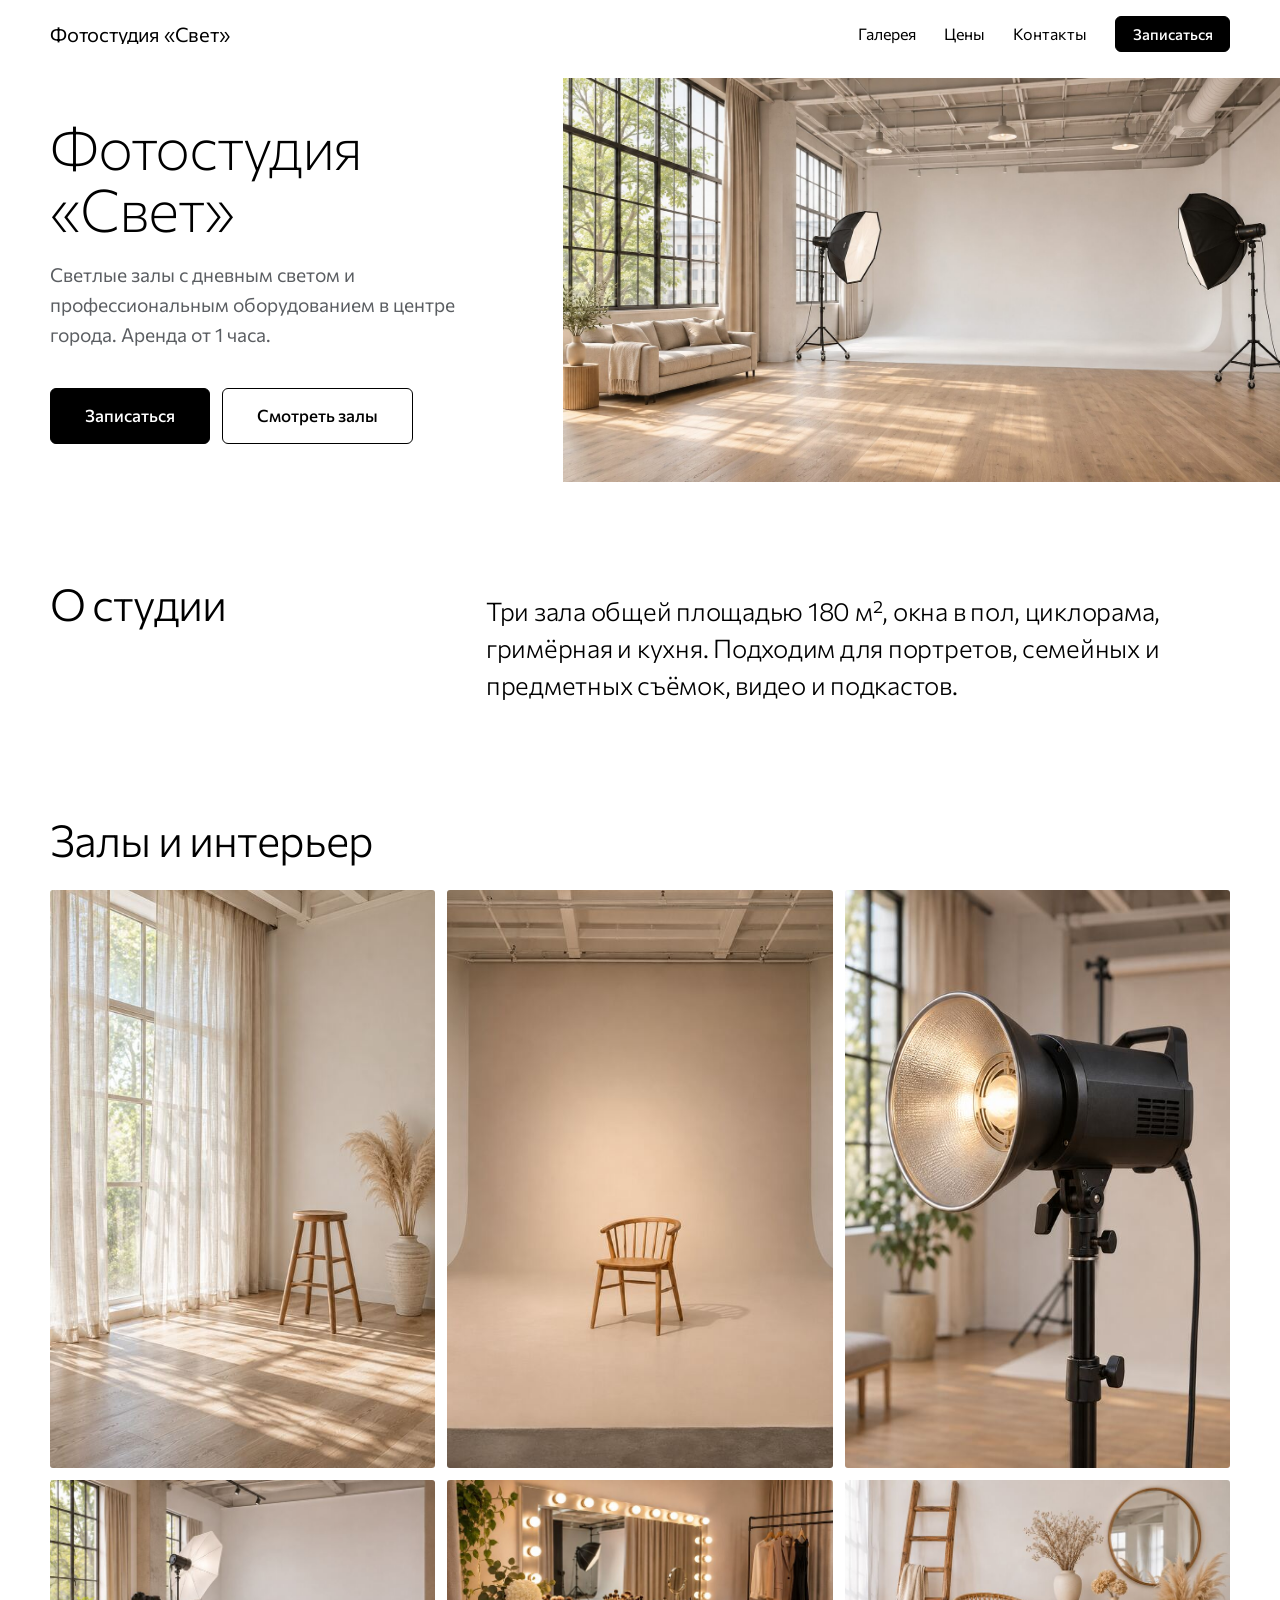
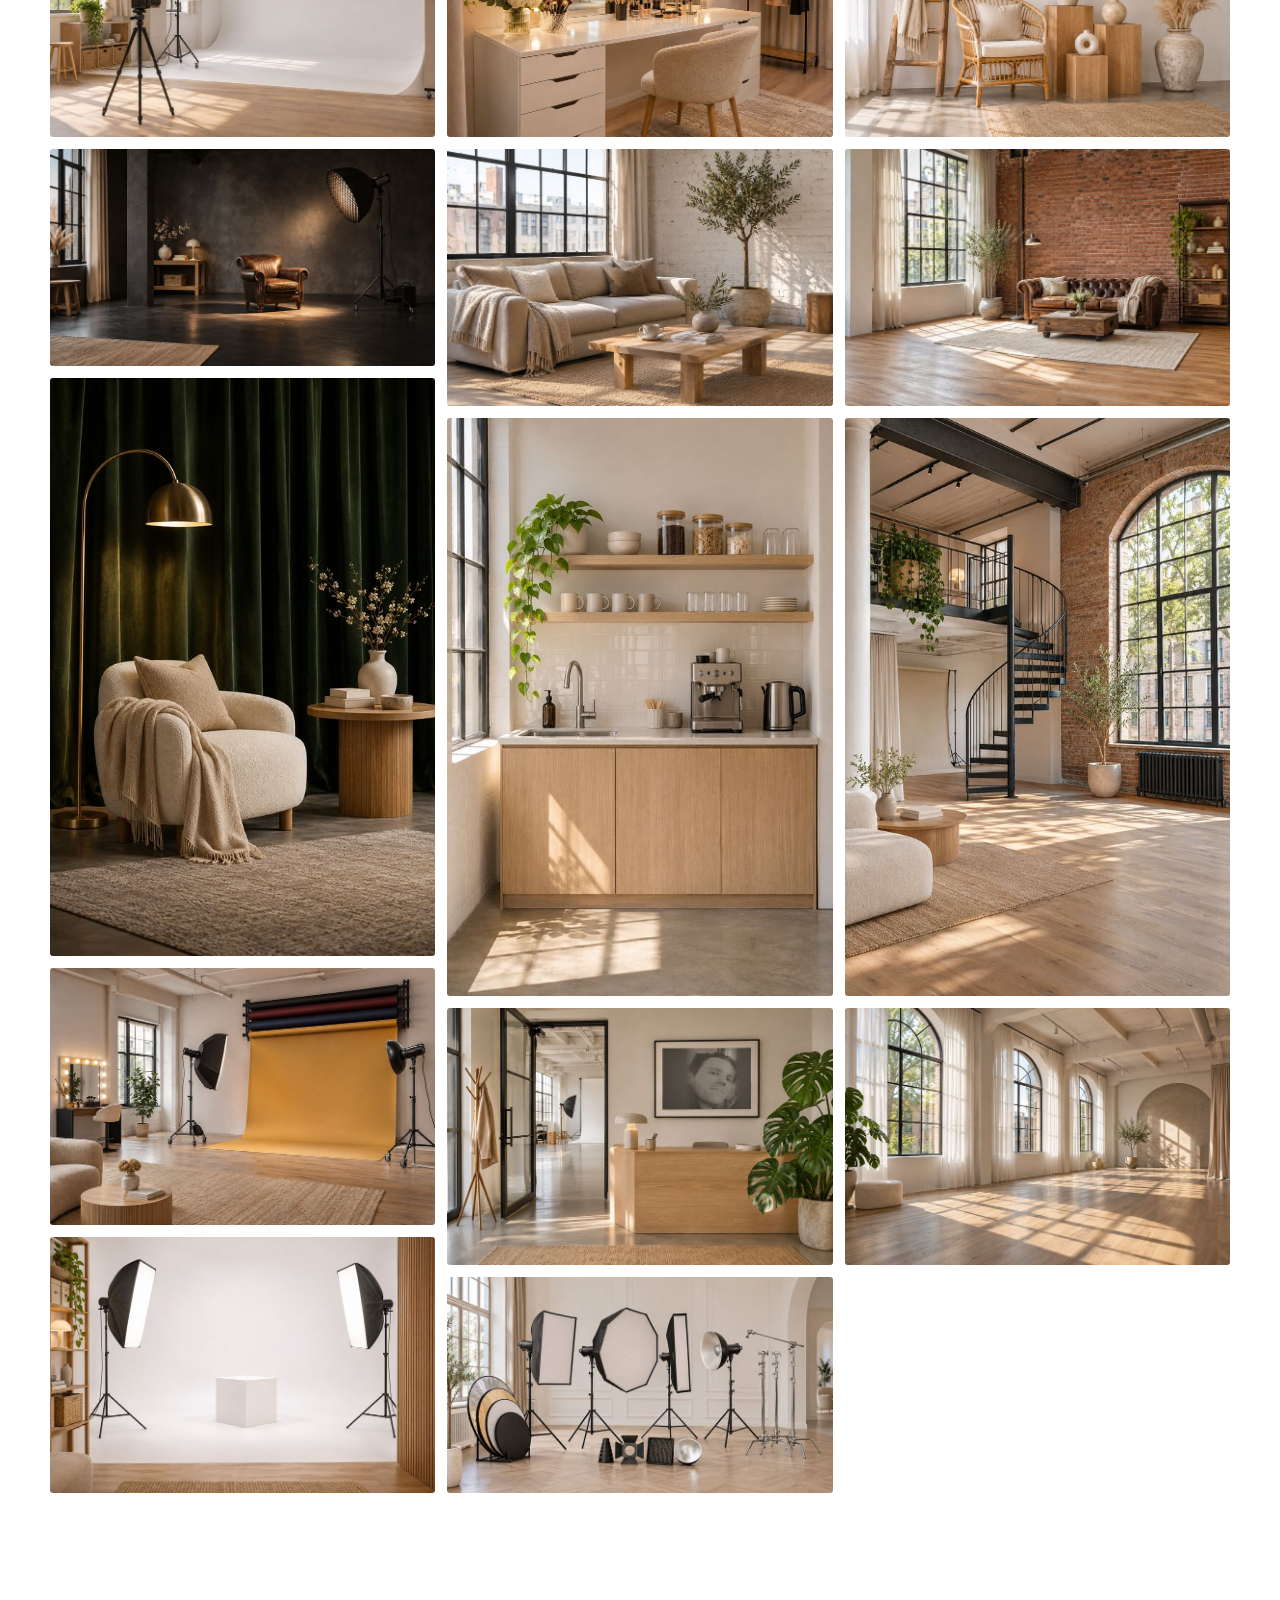
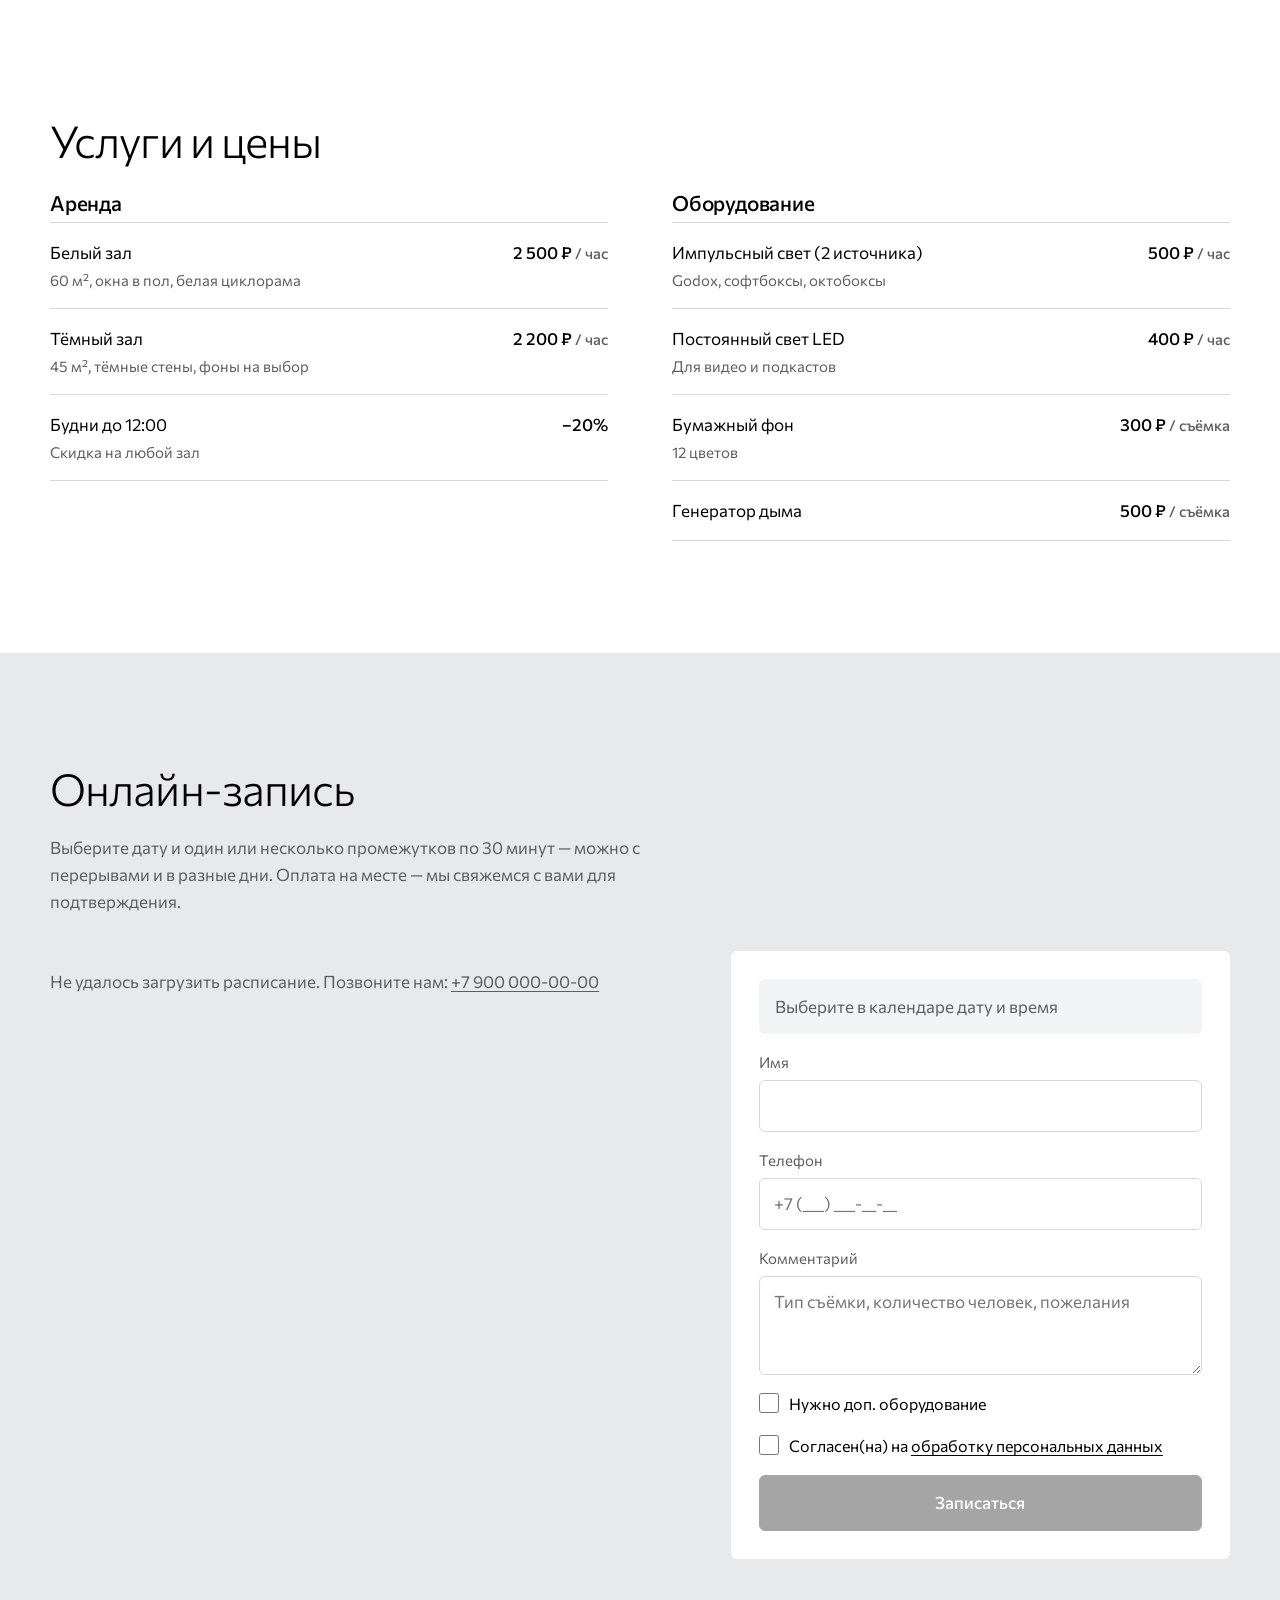
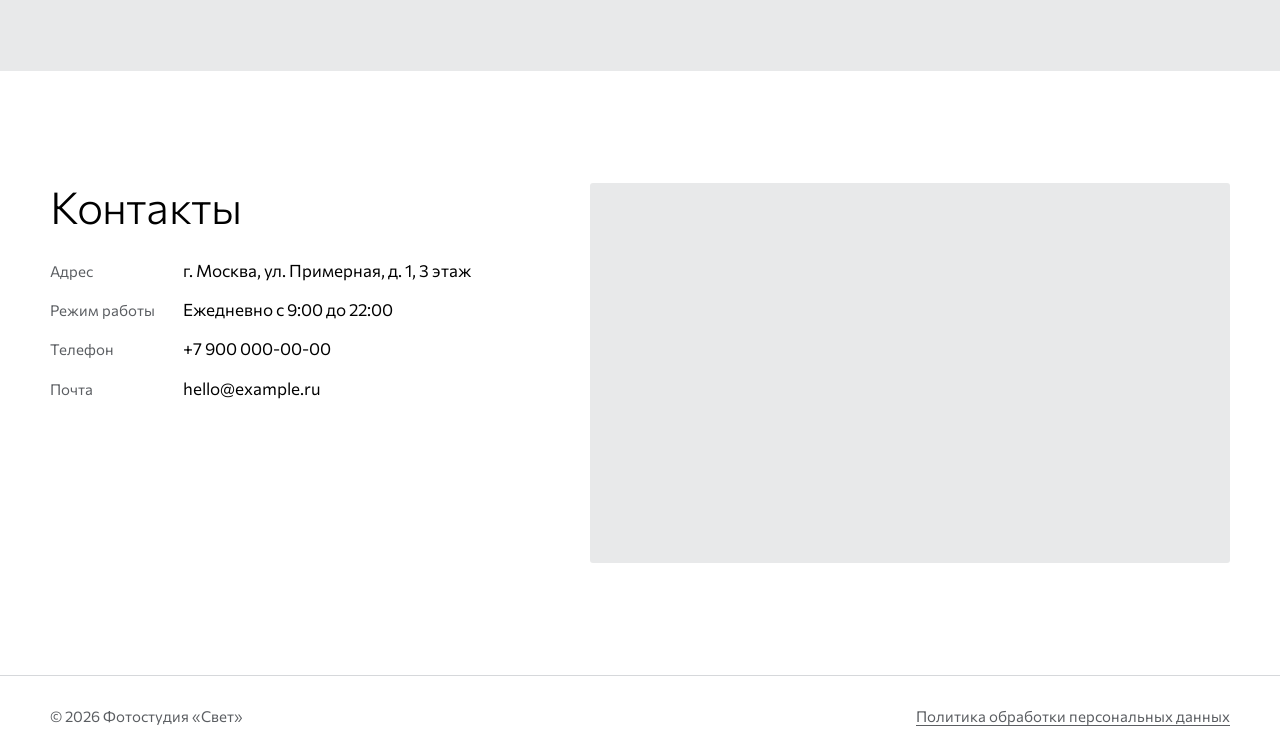
==== commit 08c86999: "Первый экран: фото целиком без обрезки, не повторяется в галерее, открывается по клику" ====
--- a/index.html
+++ b/index.html
@@ -46,7 +46,7 @@
 <main>
   <!-- ГЛАВНАЯ -->
   <section class="hero" id="hero">
-    <div class="hero__bg" id="heroBg" style="background-image:url('img/photos/01.jpg')"></div>
+    <figure class="hero__media"><img id="heroImg" src="img/photos/01.jpg" width="1536" height="1024" alt="Белый зал студии" fetchpriority="high"></figure>
     <div class="container"><div class="hero__content">
       <h1 data-text="hero_title">Фотостудия «Свет»</h1>
       <p class="hero__subtitle" data-text="hero_subtitle">Светлые залы с дневным светом и профессиональным оборудованием в центре города. Аренда от 1 часа.</p>
--- a/css/style.css
+++ b/css/style.css
@@ -78,17 +78,23 @@
 .burger[aria-expanded="true"] span:last-child { transform: translateY(-3.5px) rotate(-45deg); }
 
 /* ───── первый экран: текст на белом слева, студия справа до края ───── */
+/* Колонки: [поле страницы][текст — 5/12 сетки сайта][фото — до правого края окна].
+   Поле считается от ширины блока (%), а не окна (vw), поэтому текст всегда стоит на той же
+   линии, что логотип и остальные разделы, и не наезжает на фото ни на каком мониторе. */
 .hero {
-  display: grid; grid-template-columns: minmax(0, 1fr) minmax(0, 1.2fr);
-  min-height: min(100svh, 880px); padding-top: var(--header-h);
-}
-.hero > .container { width: auto; margin: 0; display: flex; align-items: flex-end;
-  padding: 48px clamp(24px, 4vw, 64px) clamp(48px, 9vh, 96px) max(20px, (100vw - 1180px) / 2); }
-.hero__content { max-width: 34rem; }
-.hero h1 { font-size: clamp(3rem, 6.4vw, 5.6rem); margin-bottom: .35em; }
+  display: grid; align-items: center;
+  grid-template-columns: max(20px, (100% - 1180px) / 2) minmax(0, 5fr) minmax(0, 7fr);
+  padding-top: var(--header-h);
+}
+.hero > .container { grid-column: 2; grid-row: 1; width: auto; margin: 0;
+  padding: 48px clamp(28px, 4vw, 72px) 48px 0; }
+.hero__content { max-width: 34rem; min-width: 0; }
+.hero h1 { font-size: clamp(2.6rem, 4.6vw, 5.2rem); margin-bottom: .35em; overflow-wrap: break-word; }
 .hero__subtitle { font-size: 1.2rem; line-height: 1.55; color: var(--muted); margin: 0 0 2em; max-width: 30em; }
 .hero__actions { display: flex; gap: 12px; flex-wrap: wrap; }
-.hero__bg { grid-column: 2; grid-row: 1; background: var(--seamless) center / cover no-repeat; min-height: 360px; }
+/* Фото целиком, в своих пропорциях. Обрезка только если окно ниже самого фото (очень низкий экран). */
+.hero__media { grid-column: 3; grid-row: 1; margin: 0; background: var(--seamless); }
+.hero__media img { width: 100%; height: auto; max-height: calc(100svh - var(--header-h)); object-fit: cover; cursor: zoom-in; }
 
 /* ───── секции ───── */
 .section { padding: clamp(64px, 9vw, 112px) 0; }
@@ -278,10 +284,12 @@
 
 /* ───── адаптив ───── */
 @media (max-width: 900px) {
-  .hero { grid-template-columns: 1fr; min-height: 0; }
-  .hero__bg { grid-column: 1; grid-row: 1; min-height: 0; height: 34svh; }
+  .hero { grid-template-columns: 1fr; }
+  .hero__media { grid-column: 1; grid-row: 1; }
+  .hero__media img { max-height: none; }
   .about__inner { grid-template-columns: 1fr; }
-  .hero > .container { grid-row: 2; width: min(1180px, 100% - 40px); margin: 0 auto; padding: 32px 0 8px; }
+  .hero > .container { grid-column: 1; grid-row: 2; width: min(1180px, 100% - 40px); margin: 0 auto; padding: 32px 0 8px; }
+  .hero h1 { font-size: clamp(2.6rem, 11vw, 4rem); }
   .booking__body, .contacts { grid-template-columns: 1fr; }
   .form { position: static; }
 }
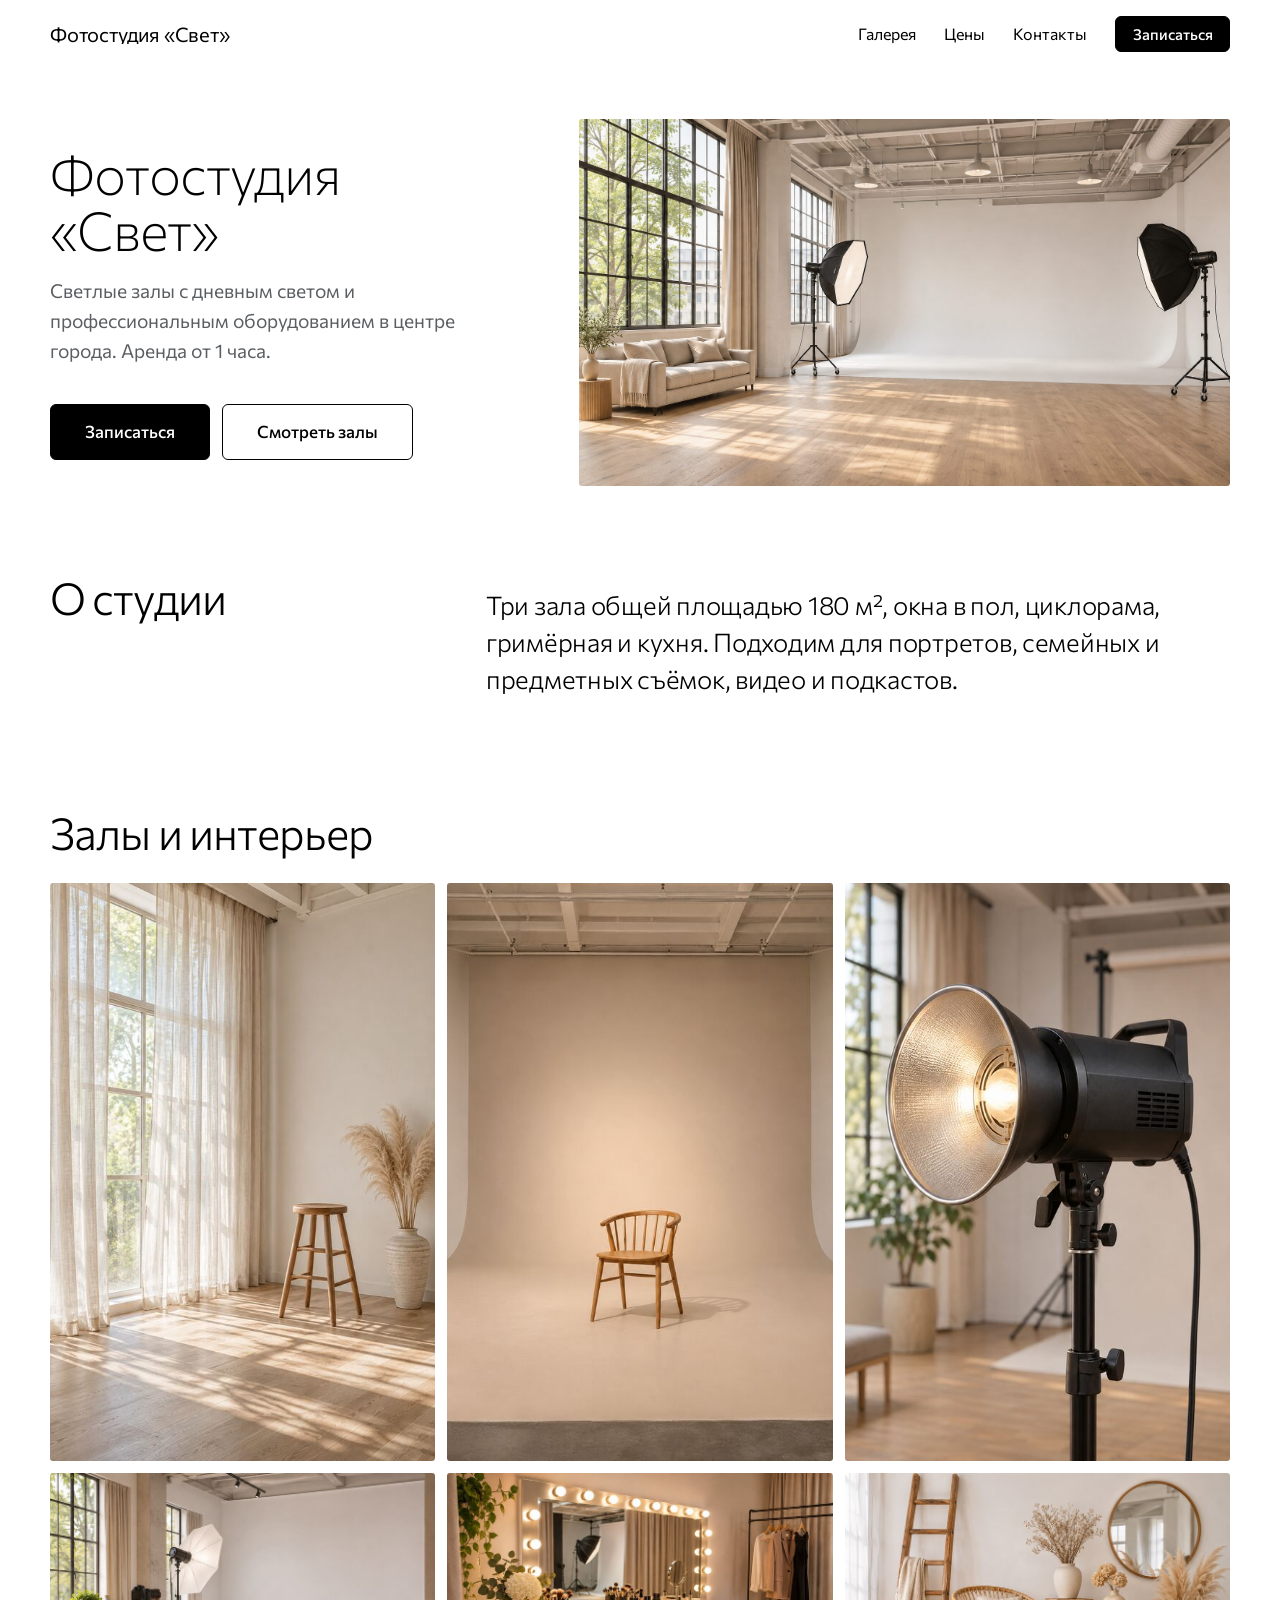
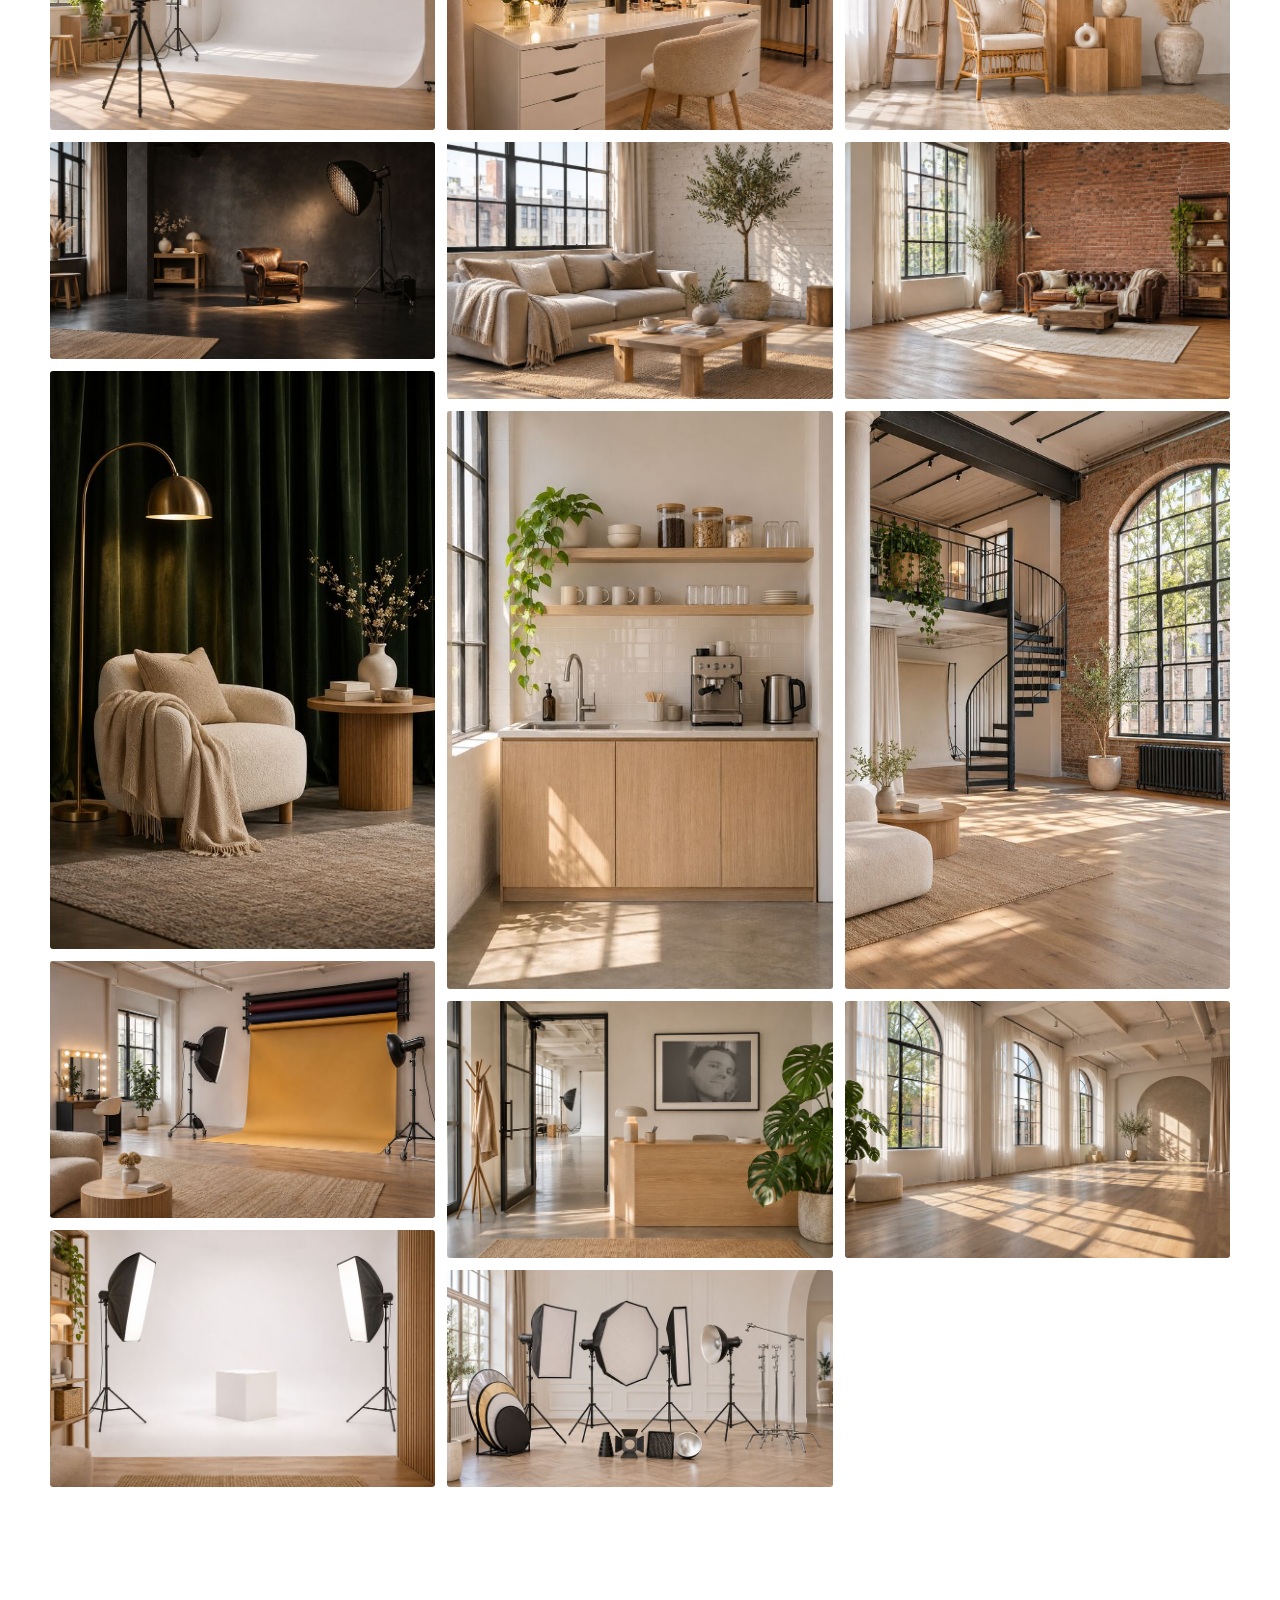
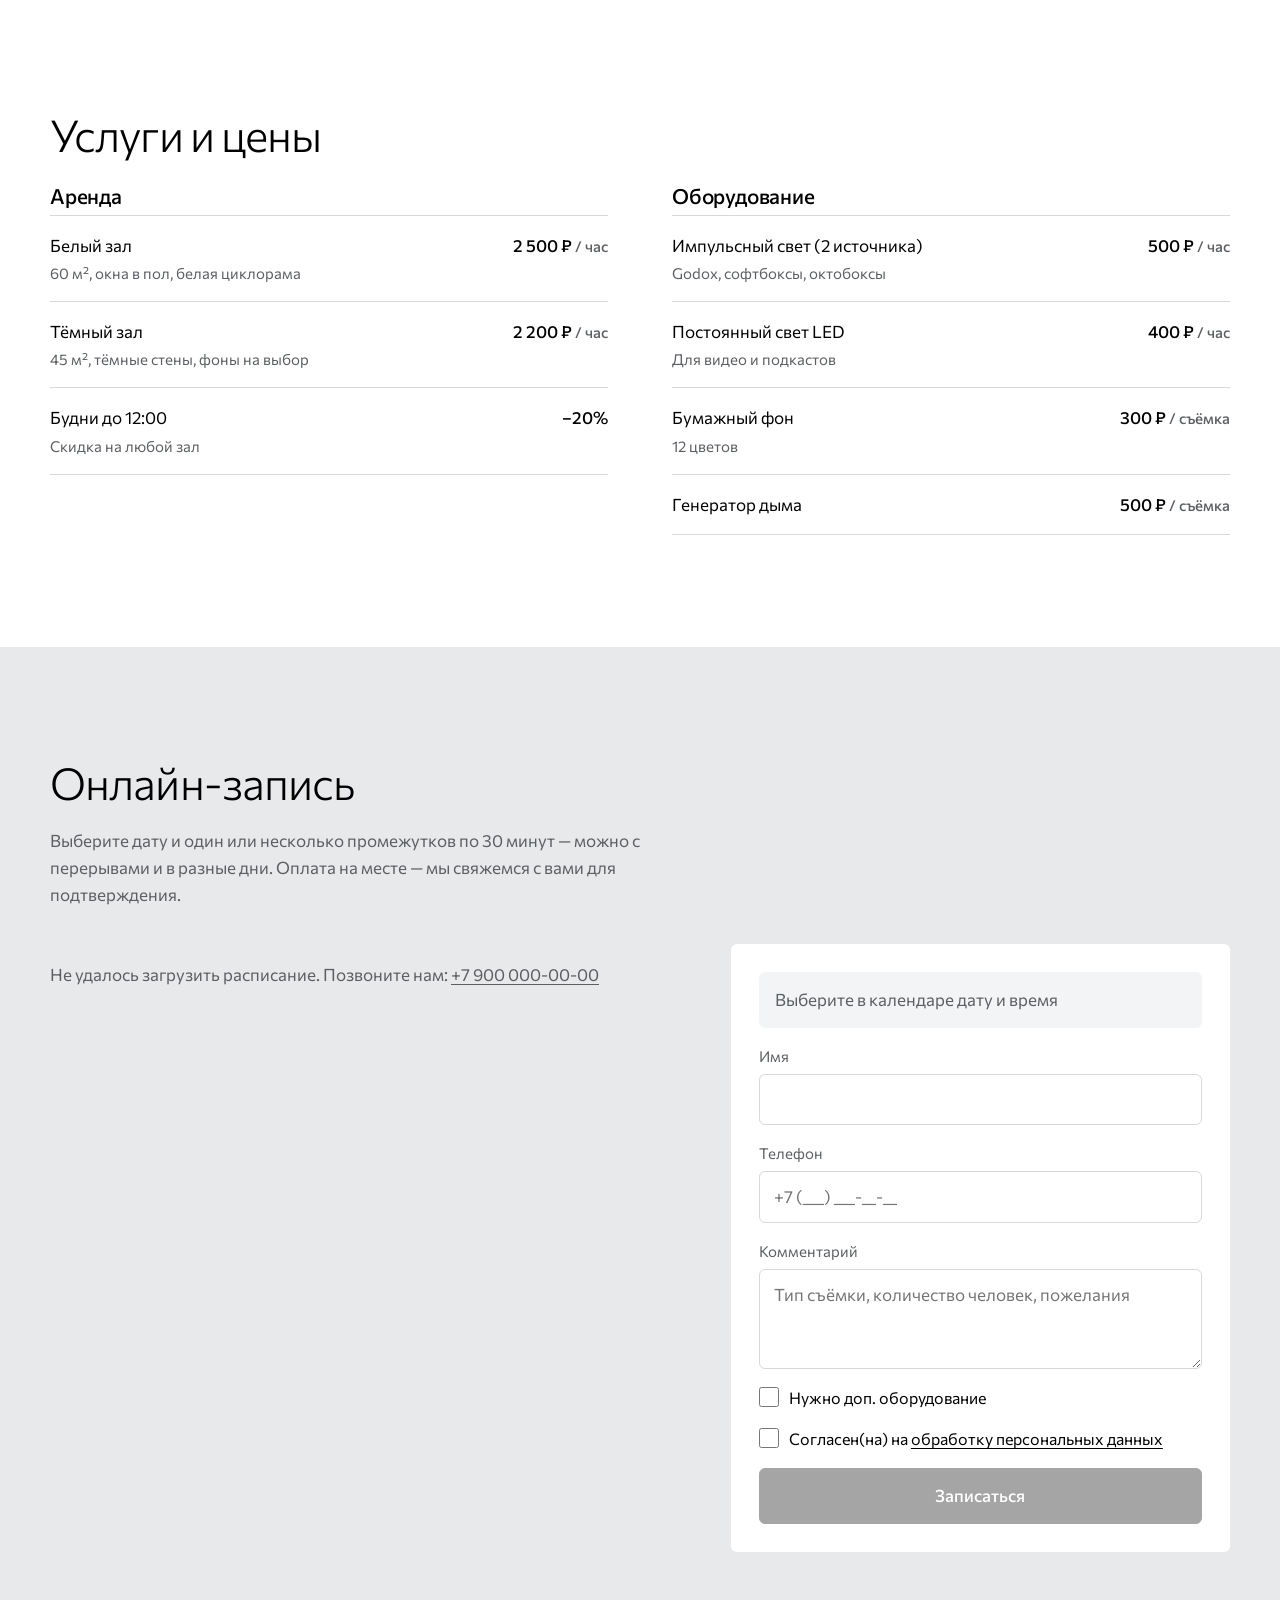
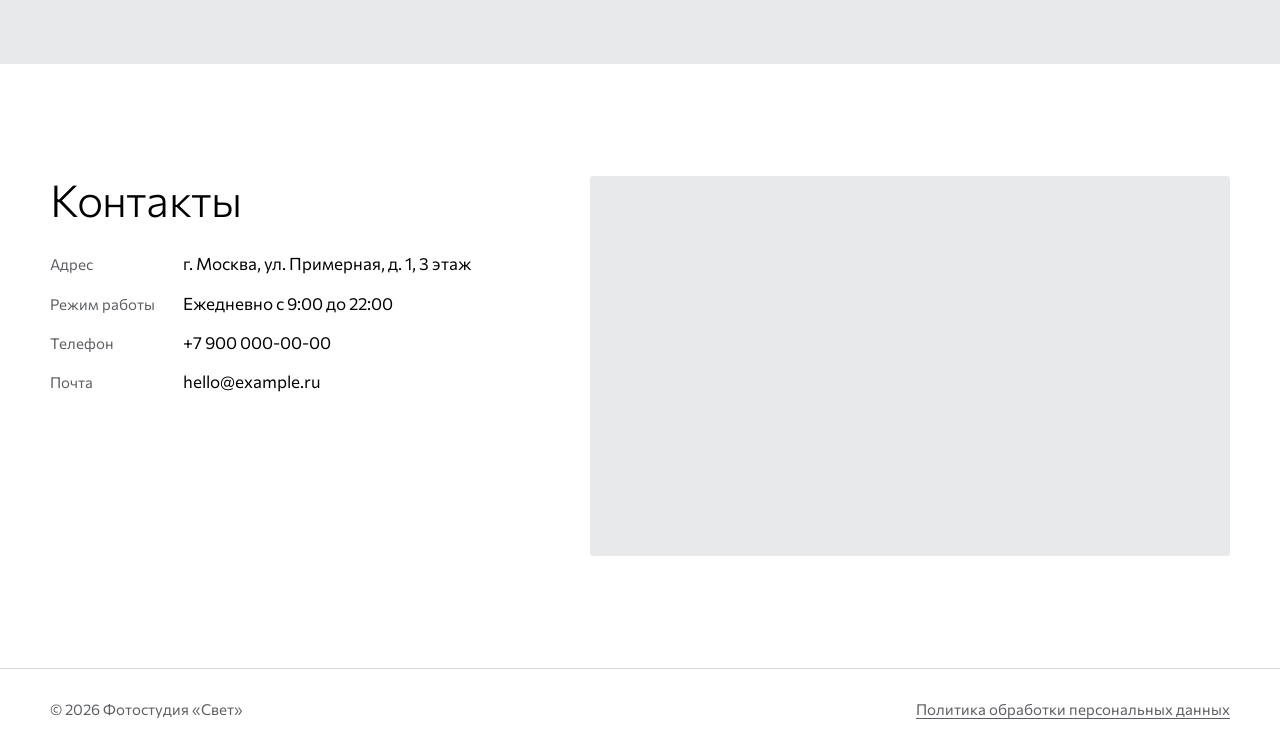
==== commit 638b5225: "Первый экран: фото в общей сетке сайта — по правому краю сетки и с отступом от шапки" ====
--- a/index.html
+++ b/index.html
@@ -46,15 +46,16 @@
 <main>
   <!-- ГЛАВНАЯ -->
   <section class="hero" id="hero">
-    <figure class="hero__media"><img id="heroImg" src="img/photos/01.jpg" width="1536" height="1024" alt="Белый зал студии" fetchpriority="high"></figure>
-    <div class="container"><div class="hero__content">
+    <div class="container hero__grid"><div class="hero__content">
       <h1 data-text="hero_title">Фотостудия «Свет»</h1>
       <p class="hero__subtitle" data-text="hero_subtitle">Светлые залы с дневным светом и профессиональным оборудованием в центре города. Аренда от 1 часа.</p>
       <div class="hero__actions">
         <a href="#booking" class="btn btn--large">Записаться</a>
         <a href="#gallery" class="btn btn--ghost btn--large">Смотреть залы</a>
       </div>
-    </div></div>
+    </div>
+    <figure class="hero__media"><img id="heroImg" src="img/photos/01.jpg" width="1536" height="1024" alt="Белый зал студии" fetchpriority="high"></figure>
+    </div>
   </section>
 
   <!-- О СТУДИИ -->
--- a/css/style.css
+++ b/css/style.css
@@ -77,24 +77,17 @@
 .burger[aria-expanded="true"] span:first-child { transform: translateY(3.5px) rotate(45deg); }
 .burger[aria-expanded="true"] span:last-child { transform: translateY(-3.5px) rotate(-45deg); }
 
-/* ───── первый экран: текст на белом слева, студия справа до края ───── */
-/* Колонки: [поле страницы][текст — 5/12 сетки сайта][фото — до правого края окна].
-   Поле считается от ширины блока (%), а не окна (vw), поэтому текст всегда стоит на той же
-   линии, что логотип и остальные разделы, и не наезжает на фото ни на каком мониторе. */
-.hero {
-  display: grid; align-items: center;
-  grid-template-columns: max(20px, (100% - 1180px) / 2) minmax(0, 5fr) minmax(0, 7fr);
-  padding-top: var(--header-h);
-}
-.hero > .container { grid-column: 2; grid-row: 1; width: auto; margin: 0;
-  padding: 48px clamp(28px, 4vw, 72px) 48px 0; }
+/* ───── первый экран ─────
+   Текст и фото стоят в общей сетке сайта (.container): левый край — по логотипу,
+   правый край фото — по кнопке «Записаться» в шапке и по галерее. Фото — целиком, в своих пропорциях. */
+.hero { padding-top: calc(var(--header-h) + clamp(24px, 4vw, 56px)); }
+.hero__grid { display: grid; grid-template-columns: minmax(0, 5fr) minmax(0, 7fr); gap: clamp(32px, 5vw, 80px); align-items: center; }
 .hero__content { max-width: 34rem; min-width: 0; }
-.hero h1 { font-size: clamp(2.6rem, 4.6vw, 5.2rem); margin-bottom: .35em; overflow-wrap: break-word; }
+.hero h1 { font-size: clamp(2.6rem, 4.2vw, 4.6rem); margin-bottom: .35em; overflow-wrap: break-word; }
 .hero__subtitle { font-size: 1.2rem; line-height: 1.55; color: var(--muted); margin: 0 0 2em; max-width: 30em; }
 .hero__actions { display: flex; gap: 12px; flex-wrap: wrap; }
-/* Фото целиком, в своих пропорциях. Обрезка только если окно ниже самого фото (очень низкий экран). */
-.hero__media { grid-column: 3; grid-row: 1; margin: 0; background: var(--seamless); }
-.hero__media img { width: 100%; height: auto; max-height: calc(100svh - var(--header-h)); object-fit: cover; cursor: zoom-in; }
+.hero__media { margin: 0; border-radius: 3px; overflow: hidden; background: var(--seamless); }
+.hero__media img { width: 100%; height: auto; max-height: calc(100svh - var(--header-h) - 56px); object-fit: cover; cursor: zoom-in; }
 
 /* ───── секции ───── */
 .section { padding: clamp(64px, 9vw, 112px) 0; }
@@ -284,11 +277,11 @@
 
 /* ───── адаптив ───── */
 @media (max-width: 900px) {
-  .hero { grid-template-columns: 1fr; }
-  .hero__media { grid-column: 1; grid-row: 1; }
+  .hero { padding-top: calc(var(--header-h) + 16px); }
+  .hero__grid { grid-template-columns: 1fr; gap: 28px; }
+  .hero__media { order: -1; }
   .hero__media img { max-height: none; }
   .about__inner { grid-template-columns: 1fr; }
-  .hero > .container { grid-column: 1; grid-row: 2; width: min(1180px, 100% - 40px); margin: 0 auto; padding: 32px 0 8px; }
   .hero h1 { font-size: clamp(2.6rem, 11vw, 4rem); }
   .booking__body, .contacts { grid-template-columns: 1fr; }
   .form { position: static; }
